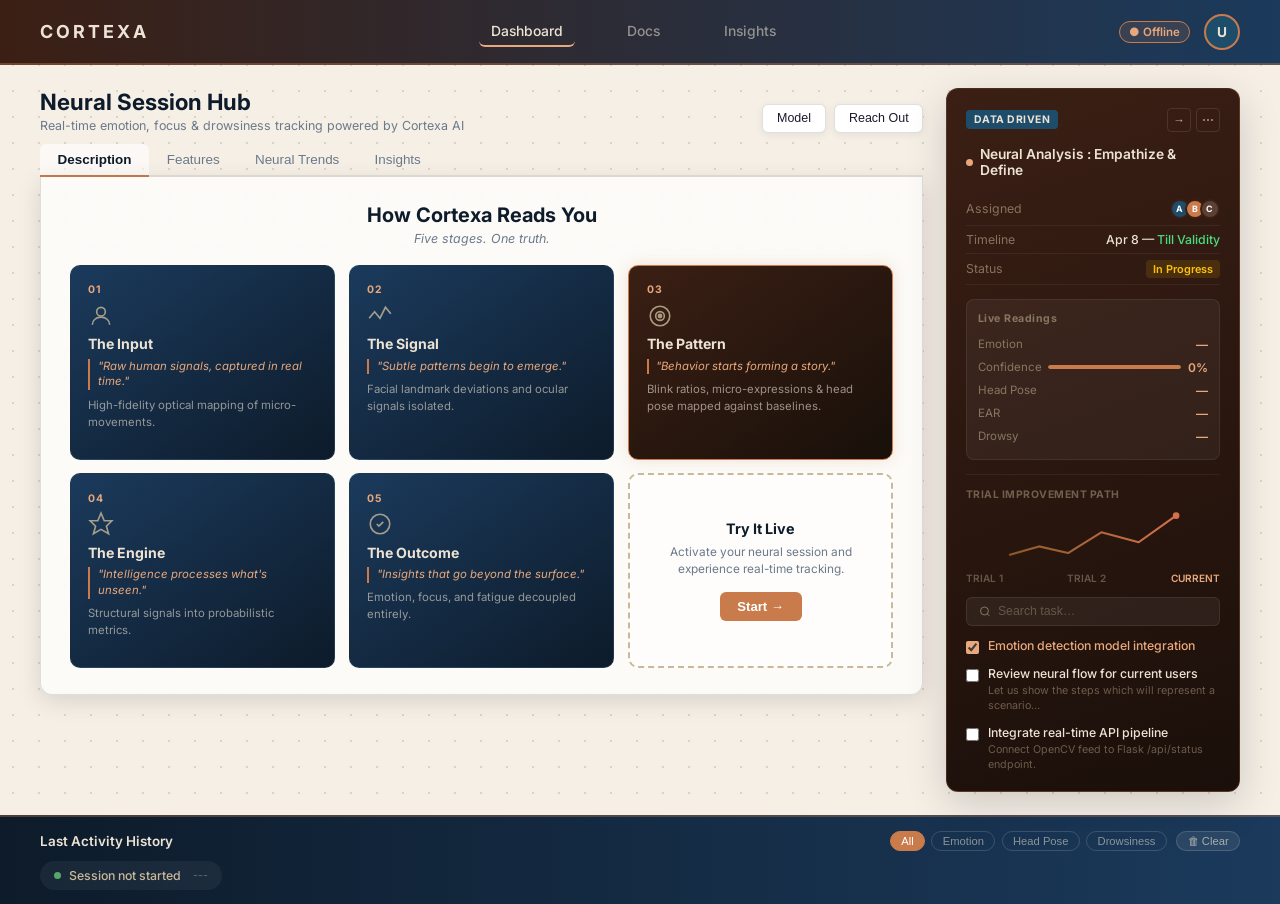
==== index.html @ 74921769 "Add files via upload" ====
<!DOCTYPE html>
<html lang="en">
<head>
  <meta charset="UTF-8"/>
  <meta name="viewport" content="width=device-width, initial-scale=1.0"/>
  <title>Cortexa — Neural Session Hub</title>
  <meta name="description" content="Real-time emotion, focus and drowsiness tracking powered by Cortexa AI."/>
  <link rel="preconnect" href="https://fonts.googleapis.com"/>
  <link href="https://fonts.googleapis.com/css2?family=Inter:wght@300;400;500;600;700&display=swap" rel="stylesheet"/>
  <link rel="stylesheet" href="style.css"/>
</head>
<body>

<!-- ── NAVBAR ──────────────────────────────────────────── -->
<nav class="navbar">
  <div class="logo">
    <span class="logo-brand">CORTEXA</span>
  </div>
  <ul class="nav-links">
    <li class="active" onclick="switchTab('description')" style="cursor: pointer; transition: 0.3s; padding: 6px 12px; border-radius: 6px;">Dashboard</li>
    <li onclick="openDocsModal()" style="cursor: pointer; transition: 0.3s; padding: 6px 12px; border-radius: 6px;">Docs</li>
    <li onclick="switchTab('insights')" style="cursor: pointer; transition: 0.3s; padding: 6px 12px; border-radius: 6px;">Insights</li>
  </ul>
  <div class="nav-right">
    <span class="api-pill" id="apiStatus">● Offline</span>
    <div class="profile-avatar">U</div>
  </div>
</nav>

<!-- ── PAGE WRAPPER ─────────────────────────────────────── -->
<div class="page-wrapper">

  <!-- LEFT / MAIN COLUMN -->
  <div class="col-main">

    <!-- Subheader -->
    <div class="subheader">
      <div>
        <h1 class="page-title">Neural Session Hub</h1>
        <p class="page-sub">Real-time emotion, focus &amp; drowsiness tracking powered by Cortexa AI</p>
      </div>
      <div class="action-btns">
        <button class="btn-ghost" onclick="openModelModal()">Model</button>
        <button class="btn-ghost" onclick="window.open('https://github.com/abinavgt/Cortexa', '_blank')">Reach Out</button>
      </div>
    </div>

    <!-- Tabs -->
    <div class="tabs">
      <button class="tab active" id="tab-description" onclick="switchTab('description')">Description</button>
      <button class="tab"        id="tab-features"    onclick="switchTab('features')">Features</button>
      <button class="tab"        id="tab-trends"      onclick="switchTab('trends')">Neural Trends</button>
      <button class="tab"        id="tab-insights"    onclick="switchTab('insights')">Insights</button>
    </div>

    <!-- ══════ DESCRIPTION PANEL ══════ -->
    <div class="tab-panel" id="panel-description">
      <div class="panel-inner">
        <div class="desc-header">
          <h2>How Cortexa Reads You</h2>
          <p class="desc-sub">Five stages. One truth.</p>
        </div>
        <div class="stages-grid">
          <div class="stage-card">
            <span class="stage-num">01</span>
            <svg class="s-icon" viewBox="0 0 24 24" fill="none" stroke="currentColor" stroke-width="1.5"><circle cx="12" cy="8" r="4"/><path d="M4 20c0-4 3.6-7 8-7s8 3 8 7"/></svg>
            <h3>The Input</h3>
            <p class="stage-quote">"Raw human signals, captured in real time."</p>
            <p class="stage-desc">High-fidelity optical mapping of micro-movements.</p>
          </div>
          <div class="stage-card">
            <span class="stage-num">02</span>
            <svg class="s-icon" viewBox="0 0 24 24" fill="none" stroke="currentColor" stroke-width="1.5"><polyline points="2,14 7,8 12,14 17,4 22,10"/></svg>
            <h3>The Signal</h3>
            <p class="stage-quote">"Subtle patterns begin to emerge."</p>
            <p class="stage-desc">Facial landmark deviations and ocular signals isolated.</p>
          </div>
          <div class="stage-card stage-accent">
            <span class="stage-num">03</span>
            <svg class="s-icon" viewBox="0 0 24 24" fill="none" stroke="currentColor" stroke-width="1.5"><circle cx="12" cy="12" r="9"/><circle cx="12" cy="12" r="4"/><circle cx="12" cy="12" r="1.5" fill="currentColor"/></svg>
            <h3>The Pattern</h3>
            <p class="stage-quote">"Behavior starts forming a story."</p>
            <p class="stage-desc">Blink ratios, micro-expressions &amp; head pose mapped against baselines.</p>
          </div>
          <div class="stage-card">
            <span class="stage-num">04</span>
            <svg class="s-icon" viewBox="0 0 24 24" fill="none" stroke="currentColor" stroke-width="1.5"><polygon points="12,2 15,9 22,9 17,14 19,21 12,17 5,21 7,14 2,9 9,9"/></svg>
            <h3>The Engine</h3>
            <p class="stage-quote">"Intelligence processes what's unseen."</p>
            <p class="stage-desc">Structural signals into probabilistic metrics.</p>
          </div>
          <div class="stage-card">
            <span class="stage-num">05</span>
            <svg class="s-icon" viewBox="0 0 24 24" fill="none" stroke="currentColor" stroke-width="1.5"><circle cx="12" cy="12" r="9"/><path d="M9 12l2 2 4-4"/></svg>
            <h3>The Outcome</h3>
            <p class="stage-quote">"Insights that go beyond the surface."</p>
            <p class="stage-desc">Emotion, focus, and fatigue decoupled entirely.</p>
          </div>
          <div class="stage-card stage-ghost">
            <div class="stage-ghost-inner">
              <span class="ghost-label">Try It Live</span>
              <p class="ghost-desc">Activate your neural session and experience real-time tracking.</p>
              <button class="btn-try" onclick="activateMode('emotion')">Start →</button>
            </div>
          </div>
        </div>
      </div>
    </div>

    <!-- ══════ FEATURES PANEL ══════ -->
    <div class="tab-panel hidden" id="panel-features">
      <div class="panel-inner">
        <div class="desc-header">
          <h2>Neural System Features</h2>
          <p class="desc-sub">Three dedicated lenses for real-time human decoding.</p>
        </div>
        <div class="modes-grid">

          <!-- Emotion Insight -->
          <div class="mode-card">
            <div class="mode-card-hdr">
              <span class="mode-card-lbl">FACE MESH ACTIVE</span>
              <h4>Emotion Insight</h4>
            </div>
            <p class="mode-card-desc">Advanced expression analysis detecting joy, sadness, fear, and neutral states through deep neural mapping.</p>
            <button class="btn-card-action" onclick="activateMode('emotion')">ACTIVATE →</button>
          </div>

          <!-- AlertGuard -->
          <div class="mode-card">
            <div class="mode-card-hdr">
              <span class="mode-card-lbl">EAR TRACKING</span>
              <h4>AlertGuard</h4>
            </div>
            <p class="mode-card-desc">Real-time eye aspect ratio (EAR) monitoring to detect drowsiness and fatigue before they become a risk.</p>
            <button class="btn-card-action" onclick="activateMode('drowsy')">ACTIVATE →</button>
          </div>

          <!-- Attention Matrix -->
          <div class="mode-card">
            <div class="mode-card-hdr">
              <span class="mode-card-lbl">GAZE TRIANGULATION</span>
              <h4>Attention Matrix</h4>
            </div>
            <p class="mode-card-desc">Head pose estimation and attention tracking to identify distraction and ensure focus on the task at hand.</p>
            <button class="btn-card-action" onclick="activateMode('headpose')">ACTIVATE →</button>
          </div>

        </div>

        <!-- Integrated Neural Assistant (Neu-Bot) -->
        <div class="assistant-zone">
          <div class="bot-icon-glow" onclick="explainCortexa()">
            <div class="bot-inner-icon">🤖</div>
          </div>
          <div class="assistant-bubble" id="assistantBubble">
            <p class="assistant-text" id="assistantInstruction" style="font-style: normal; font-size: 0.82rem;"></p>
          </div>
        </div>
      </div>
    </div>

    <!-- ══════ NEURAL TRENDS PANEL ══════ -->
    <div class="tab-panel hidden" id="panel-trends">
      <div class="panel-inner trends-inner">

        <!-- Label + Hide toggle row -->
        <div class="trends-top-row">
          <span class="trends-label" id="trendsLabel">EMOTION INSIGHT — ACTIVE</span>
          <button class="btn-visibility" id="btnVisibility" onclick="toggleVisibility()" title="Toggle camera visibility">
            <span id="visIcon">👁</span> <span id="visText">Show Camera</span>
          </button>
        </div>

        <!-- Live metrics — only relevant ones shown per mode -->
        <div class="metrics-top" id="metricsRow">
          <div class="metric-chip chip-emotion" id="metricEmotion" style="display:none">😐 Neutral — 0%</div>
          <div class="metric-chip chip-ear"     id="metricEar"     style="display:none">EAR: — — —</div>
          <div class="metric-chip chip-headpose" id="metricHeadpose" style="display:none">Head: Centered</div>
          <div class="metric-chip chip-face"    id="metricFace">No FaceDetected</div>
        </div>

        <!-- Camera box -->
        <div class="camera-box" id="cameraBox">
          <div class="cam-corner tl"></div>
          <div class="cam-corner tr"></div>
          <div class="cam-corner bl"></div>
          <div class="cam-corner br"></div>
          <div class="scan-line" id="scanLine" style="display:none"></div>
          
          <!-- Look Towards Center Alert -->
          <div id="centerAlert" class="center-alert hidden">
            <span>⚠️ Look towards center</span>
          </div>

          <!-- Drowsy Modal Alert -->
          <div id="drowsyModal" class="hidden" style="position: absolute; top: 0; left: 0; width: 100%; height: 100%; background: rgba(220, 38, 38, 0.95); z-index: 50; flex-direction: column; align-items: center; justify-content: center; backdrop-filter: blur(4px);">
            <div style="font-size: 4rem; margin-bottom: 20px;">⚠️</div>
            <h2 style="color: white; font-size: 2rem; margin: 0 0 20px 0; font-weight: 700; text-shadow: 0 2px 10px rgba(0,0,0,0.5);">DROWSINESS DETECTED</h2>
            <button onclick="dismissDrowsy()" style="background: white; color: #dc2626; border: none; padding: 16px 32px; font-size: 1.2rem; font-weight: 700; border-radius: 8px; cursor: pointer; box-shadow: 0 4px 15px rgba(0,0,0,0.3); transition: transform 0.2s;">AWAKE</button>
          </div>

          <!-- LIVE MJPEG STREAM (hidden by default, shown when visible=ON) -->
          <img id="liveStream"
               src=""
               alt="Live camera feed"
               class="live-stream"
          />

          <!-- Placeholder shown when stream is hidden or not started -->
          <div class="cam-inner" id="camInner">
            <svg class="cam-icon" viewBox="0 0 24 24" fill="none" stroke="currentColor" stroke-width="1.2">
              <path d="M23 19a2 2 0 0 1-2 2H3a2 2 0 0 1-2-2V8a2 2 0 0 1 2-2h4l2-3h6l2 3h4a2 2 0 0 1 2 2z"/>
              <circle cx="12" cy="13" r="4"/>
            </svg>
            <h3 id="camTitle">Camera feed ready</h3>
            <p id="camSub">Press Start Session to connect OpenCV pipeline</p>
            <p class="api-hint">Backend: <code>python app.py</code> on port 5001</p>
          </div>

          <!-- Privacy mask (shown when session running but visibility OFF) -->
          <div class="privacy-mask hidden" id="privacyMask">
            <span class="privacy-icon">🙈</span>
            <p>Camera Hidden</p>
            <small>Click <strong>Show Camera</strong> to reveal</small>
          </div>
        </div>

        <!-- STICKY session bar -->
        <div class="session-sticky">
          <div class="session-sticky-inner">
            <button class="btn-start" id="btnStart" onclick="startSession()">▶ Start Session</button>
            <button class="btn-stop hidden" id="btnStop" onclick="stopSession()">■ Stop Session</button>
            <span class="session-status" id="sessionStatus">Session inactive</span>
            <button class="btn-insights-link" onclick="switchTab('insights')">View Insights →</button>
          </div>
        </div>

      </div>
    </div>

    <!-- ══════ INSIGHTS PANEL ══════ -->
    <div class="tab-panel hidden" id="panel-insights">
      <div class="panel-inner insights-inner">

        <div class="desc-header">
          <h2 id="insightTitle">Neural Insights</h2>
          <p class="desc-sub" id="insightSub">Activate a feature to begin visualizing its neural output.</p>
        </div>

        <!-- Emotion Insight Charts -->
        <div id="insightEmotion" class="insight-charts hidden">
          <div class="insight-grid">
            <div class="insight-card">
              <div class="insight-card-hdr">
                <span class="insight-icon">👥</span>
                <div>
                  <h4>Live User Emotion Grid</h4>
                  <p>Each detected face is classified with its live emotion and confidence score</p>
                </div>
              </div>
              <canvas id="emotionBarChart" width="400" height="200"></canvas>
            </div>
            <div class="insight-card">
              <div class="insight-card-hdr">
                <span class="insight-icon">📊</span>
                <div>
                  <h4>Session Emotion Frequency</h4>
                  <p>Cumulative count of how many times each emotion was detected this session</p>
                </div>
              </div>
              <canvas id="emotionTrendChart" width="400" height="200"></canvas>
            </div>
          </div>
        </div>

        <!-- Head Pose Charts -->
        <div id="insightHeadpose" class="insight-charts hidden">
          <div class="insight-grid">
            <div class="insight-card">
              <div class="insight-card-hdr">
                <span class="insight-icon">🎯</span>
                <div>
                  <h4>Gaze Direction Heatmap</h4>
                  <p>Frequency map of gaze directions — the hotter the circle, the more time spent looking that way</p>
                </div>
              </div>
              <canvas id="headposeCompass" width="300" height="280"></canvas>
            </div>
            <div class="insight-card">
              <div class="insight-card-hdr">
                <span class="insight-icon">👁</span>
                <div>
                  <h4>Look-Away Timeline &amp; Counter</h4>
                  <p>Tracks every time you look away (red) vs stay centered (green), with a total distraction count</p>
                </div>
              </div>
              <canvas id="attentionTimeline" width="400" height="280"></canvas>
            </div>
          </div>
        </div>

        <!-- Drowsy placeholder -->
        <div id="insightDrowsy" class="insight-charts hidden">
          <div class="insight-empty">
            <span class="insight-empty-icon">🚫</span>
            <h4>No Visualizations Available</h4>
            <p>AlertGuard focuses on real-time EAR monitoring.<br>No additional visual insights are generated for this feature.</p>
          </div>
        </div>

        <!-- Default idle state -->
        <div id="insightIdle" class="insight-empty">
          <span class="insight-empty-icon">🔬</span>
          <h4>Awaiting Feature Activation</h4>
          <p>Select a Feature from the Features tab and start a session<br>to begin seeing real-time neural visualizations here.</p>
        </div>

      </div>
    </div>

  </div><!-- /col-main -->

  <!-- RIGHT COLUMN — Data Driven Sidebar -->
  <aside class="col-sidebar">
    <div class="sidebar-card">
      <div class="card-top">
        <span class="tag-driven">DATA DRIVEN</span>
        <div class="card-icon-btns">
          <button class="icon-btn">→</button>
          <button class="icon-btn">⋯</button>
        </div>
      </div>
      <h3 class="analysis-title"><span class="dot-accent"></span> Neural Analysis : Empathize &amp; Define</h3>
      <ul class="meta-rows">
        <li>
          <span class="meta-k">Assigned</span>
          <div class="avatars">
            <div class="av av1">A</div>
            <div class="av av2">B</div>
            <div class="av av3">C</div>
          </div>
        </li>
        <li>
          <span class="meta-k">Timeline</span>
          <span class="meta-v">Apr 8 — <span style="color: #4ade80;">Till Validity</span></span>
        </li>
        <li>
          <span class="meta-k">Status</span>
          <span class="badge-prog">In Progress</span>
        </li>
      </ul>

      <!-- Live emotion display in sidebar -->
      <div class="sidebar-live" id="sidebarLive">
        <h4 class="live-title">Live Readings</h4>
        <div class="live-row">
          <span class="live-label">Emotion</span>
          <span class="live-val" id="sbEmotion">—</span>
        </div>
        <div class="live-row">
          <span class="live-label">Confidence</span>
          <div class="conf-bar-bg"><div class="conf-bar-fill" id="confBar"></div></div>
          <span class="live-val" id="sbConf">0%</span>
        </div>
        <div class="live-row">
          <span class="live-label">Head Pose</span>
          <span class="live-val" id="sbFocus">—</span>
        </div>
        <div class="live-row">
          <span class="live-label">EAR</span>
          <span class="live-val" id="sbEar">—</span>
        </div>
        <div class="live-row">
          <span class="live-label">Drowsy</span>
          <span class="live-val" id="sbDrowsy">—</span>
        </div>
      </div>

      <div class="chart-block">
        <h4 class="chart-lbl">TRIAL IMPROVEMENT PATH</h4>
        <svg viewBox="0 0 200 65" class="sparkline">
          <defs>
            <linearGradient id="lg" x1="0" y1="0" x2="1" y2="0">
              <stop offset="0%" stop-color="#8B5A2B"/>
              <stop offset="100%" stop-color="#D4704A"/>
            </linearGradient>
          </defs>
          <path id="trialPath" d="M0,55 L35,45 L70,53 L110,28 L155,40 L200,8" fill="none" stroke="url(#lg)" stroke-width="2.5" stroke-linecap="round" stroke-linejoin="round"/>
          <circle id="trialDot" cx="200" cy="8" r="4" fill="#D4704A"/>
        </svg>
        <div class="chart-labels">
          <span>TRIAL 1</span><span>TRIAL 2</span><span class="lbl-current">CURRENT</span>
        </div>
      </div>

      <div class="search-field">
        <svg width="13" height="13" viewBox="0 0 24 24" fill="none" stroke="currentColor" stroke-width="2"><circle cx="11" cy="11" r="8"/><line x1="21" y1="21" x2="16.65" y2="16.65"/></svg>
        <input type="text" placeholder="Search task…" id="taskSearch"/>
      </div>

      <div class="task-list">
        <label class="task-item">
          <input type="checkbox" checked/>
          <div>
            <span class="task-name done">Emotion detection model integration</span>
          </div>
        </label>
        <label class="task-item">
          <input type="checkbox"/>
          <div>
            <span class="task-name">Review neural flow for current users</span>
            <span class="task-meta">Let us show the steps which will represent a scenario…</span>
          </div>
        </label>
        <label class="task-item">
          <input type="checkbox"/>
          <div>
            <span class="task-name">Integrate real-time API pipeline</span>
            <span class="task-meta">Connect OpenCV feed to Flask /api/status endpoint.</span>
          </div>
        </label>
      </div>
    </div>
  </aside>

</div><!-- /page-wrapper -->

  </div>
</div>

<!-- Model Notebook Modal -->
<div class="model-modal hidden" id="modelModal">
  <div class="model-modal-content">
    <div class="model-modal-hdr">
      <h2>CORTEXA AI : MODEL ARCHITECTURE & INFRASTRUCTURE</h2>
      <button class="btn-close-modal" onclick="closeModelModal()">CLOSE [ESC]</button>
    </div>
    <iframe class="model-iframe" src="model.html"></iframe>
  </div>
</div>

<!-- Docs Modal -->
<div class="model-modal hidden" id="docsModal">
  <div class="model-modal-content">
    <div class="model-modal-hdr">
      <h2>CORTEXA AI : SYSTEM DOCUMENTATION</h2>
      <button class="btn-close-modal" onclick="closeDocsModal()">CLOSE [ESC]</button>
    </div>
    <iframe class="model-iframe" src="docs.html"></iframe>
  </div>
</div>

<!-- ── FOOTER — Last Activity History ── -->
<footer class="activity-footer">
  <div class="activity-inner">
    <div class="activity-hdr">
      <span class="activity-title">Last Activity History</span>
      <div class="activity-right">
        <div class="activity-filters">
          <button class="filter-btn active" onclick="filterAct('all',this)">All</button>
          <button class="filter-btn"        onclick="filterAct('emotion',this)">Emotion</button>
          <button class="filter-btn"        onclick="filterAct('focus',this)">Head Pose</button>
          <button class="filter-btn"        onclick="filterAct('drowsy',this)">Drowsiness</button>
        </div>
        <button class="btn-clear-history" onclick="clearHistory()" title="Clear all history">
          🗑 Clear
        </button>
      </div>
    </div>
    <div class="activity-list" id="activityList">
      <div class="activity-item" data-type="emotion">
        <span class="act-dot dot-emotion"></span><span class="act-label">Session not started</span><span class="act-time">---</span>
      </div>
    </div>
  </div>
</footer>

<!-- ── JS ────────────────────────────────────────────────── -->
<script>
const API = "http://localhost:5001";
let polling     = null;
let activeFilter= "all";
let activeMode  = "emotion";   // tracks current mode
let cameraVisible = false;
let drowsyShown   = false;     // debounce popup
let alertInterval = null;      // continuous alert tracker

function openModelModal() { document.getElementById("modelModal").classList.remove("hidden"); }
function closeModelModal() { document.getElementById("modelModal").classList.add("hidden"); }
function openDocsModal() { document.getElementById("docsModal").classList.remove("hidden"); }
function closeDocsModal() { document.getElementById("docsModal").classList.add("hidden"); }

// Close modal on ESC key
document.addEventListener('keydown', (e) => {
  if (e.key === "Escape") { closeModelModal(); closeDocsModal(); }
});

const emojiMap = {Fear:"😨",Neutral:"😐",Sad:"😢",Angry:"😠",Happy:"😊",Disgust:"🤢",Surprise:"😲"};
const dotMap   = {emotion:"dot-emotion",focus:"dot-focus",drowsy:"dot-drowsy"};

let audioCtx = null;
function initAudio() {
  if (!audioCtx) {
    audioCtx = new (window.AudioContext || window.webkitAudioContext)();
  }
  if (audioCtx.state === 'suspended') {
    audioCtx.resume();
  }
}

function playDrowsyBeep() {
  try {
    initAudio();
    const osc  = audioCtx.createOscillator();
    const gain = audioCtx.createGain();
    osc.connect(gain); gain.connect(audioCtx.destination);
    osc.type      = "sine";
    osc.frequency.setValueAtTime(520, audioCtx.currentTime);
    gain.gain.setValueAtTime(0.6, audioCtx.currentTime);
    gain.gain.exponentialRampToValueAtTime(0.001, audioCtx.currentTime + 1.2);
    osc.start(); osc.stop(audioCtx.currentTime + 1.2);
  } catch(e) { console.warn("Audio play failed: ", e); }
}

/* ── Drowsy modal ── */
function showDrowsyPopup() {
  if (drowsyShown) return;
  drowsyShown = true;
  const modal = document.getElementById("drowsyModal");
  if(modal) {
    modal.classList.remove("hidden");
    modal.style.display = "flex";
  }
  
  // Start continuous beep every 1.5s
  playDrowsyBeep();
  if (alertInterval) clearInterval(alertInterval);
  alertInterval = setInterval(playDrowsyBeep, 1500);
}

function dismissDrowsy() {
  const modal = document.getElementById("drowsyModal");
  if(modal) {
    modal.classList.add("hidden");
    modal.style.display = "none";
  }
  
  // Stop continuous beep
  if (alertInterval) {
    clearInterval(alertInterval);
    alertInterval = null;
  }
  
  // Re-arm after 10s so repeated drowsiness can re-trigger
  setTimeout(() => { drowsyShown = false; }, 10000);
}

/* ── Tab switch ─────────────────────────────────────── */
function switchTab(id) {
  document.querySelectorAll(".tab").forEach(t => t.classList.remove("active"));
  document.querySelectorAll(".tab-panel").forEach(p => p.classList.add("hidden"));
  document.getElementById("tab-"+id).classList.add("active");
  document.getElementById("panel-"+id).classList.remove("hidden");
  // Redraw charts from cached data when switching to Insights
  if (id === "insights") setTimeout(_redrawInsights, 50);
}

/* ── Assistant Bot Instructions ─────────────────────── */
const botInstructions = {
  emotion:  "Ensure your face is well-lit. We are mapping your micro-expressions to decode joy, surprise, or fatigue in real-time.",
  drowsy:   "Monitoring your EAR (Eye Aspect Ratio). If your eyes remain closed for more than 2.5s, I'll trigger an alert.",
  headpose: "Tracking your gaze and head orientation. Please look towards the center to maintain neural synchronization."
};

let botTimer = null;

function explainCortexa() {
  const b = document.getElementById("assistantBubble");
  const t = document.getElementById("assistantInstruction");
  
  if (b.classList.contains("active")) {
    hideBotBubble();
    return;
  }

  // Content for "How it works"
  const msg = "<b>Instructions</b><br>1. Select any Featured Card Above<br>2. Click Activate<br>3. Linked to neural session<br>4. <a href='#' onclick='switchTab(\"insights\"); return false;' style='color: #ecc94b; text-decoration: underline;'>View Insights</a>";
  t.innerHTML = msg;
  b.classList.add("active");

  clearTimeout(botTimer);
  botTimer = setTimeout(hideBotBubble, 8000);
}

function hideBotBubble() {
  document.getElementById("assistantBubble").classList.remove("active");
}

/* ── Activate mode (from any feature button) ────────── */
function activateMode(mode) {
  activeMode    = mode;
  cameraVisible = false;   // hide camera until session confirms
  switchTab("trends");
  showModeChips(mode);
  setTrendsLabel(mode);

  // Show "Session not started" while backend connects
  const camTitle = document.getElementById("camTitle");
  const camSub   = document.getElementById("camSub");
  if (camTitle) camTitle.textContent = "Session not started";
  if (camSub)   camSub.textContent   = "Connecting to neural module…";
  applyVisibility();   // ensure placeholder is visible, not stream

  startSession(mode);  // async — camera appears once backend confirms

  // Update Assistant contextually
  const msg = botInstructions[mode];
  if (msg) {
    const b = document.getElementById("assistantBubble");
    const t = document.getElementById("assistantInstruction");
    t.innerHTML = `<b>${mode.toUpperCase()} — Active:</b><br>${msg}`;
    b.classList.add("active");
    clearTimeout(botTimer);
    botTimer = setTimeout(hideBotBubble, 6000);
  }
}

// Legacy alias kept for any remaining calls
function activateAndSwitch() { activateMode("emotion"); }

/* ── Set which metrics chips are visible ─────────────── */
function showModeChips(mode) {
  // Hide all, then show relevant ones
  hide("metricEmotion"); hide("metricEar"); hide("metricHeadpose");
  if (mode === "emotion")   show("metricEmotion");
  if (mode === "drowsy")    show("metricEar");
  if (mode === "headpose")  show("metricHeadpose");
}

/* ── Update trends label to match mode ───────────────── */
function setTrendsLabel(mode) {
  const labels = {
    emotion:  "EMOTION INSIGHT — FEATURE ACTIVE",
    drowsy:   "ALERTGUARD — FEATURE ACTIVE",
    headpose: "ATTENTION MATRIX — FEATURE ACTIVE",
  };
  const el = document.getElementById("trendsLabel");
  if (!el) return;
  
  el.textContent = labels[mode] || "NEURAL TRENDS — ACTIVE";
  el.style.color = "";
}

/* ── API status pill ─────────────────────────────────── */
async function checkApi() {
  try {
    const r = await fetch(API+"/api/status", {signal: AbortSignal.timeout(1500)});
    if (r.ok) { setApiPill(true); return true; }
  } catch(_) {}
  setApiPill(false);
  return false;
}
function setApiPill(online) {
  const el = document.getElementById("apiStatus");
  el.textContent = online ? "● Online" : "● Offline";
  el.className   = "api-pill " + (online ? "pill-online" : "pill-offline");
}

/* ── Start session (pass mode to backend) ────────────── */
async function startSession(mode) {
  mode = mode || activeMode || "emotion";
  const alive = await checkApi();
  if (!alive) { setStatus("⚠ Backend offline — run: python app.py"); return; }
  try {
    const r = await fetch(API+"/api/start", {
      method:"POST",
      headers:{"Content-Type":"application/json"},
      body: JSON.stringify({mode})
    });
    const d = await r.json();
    if (d.ok) {
      show("btnStop"); hide("btnStart");
      cameraVisible = true;
      scanOn(true);
      setStatus("Session running — "+mode+" feature");
      applyVisibility();
      startPolling();
    }
  } catch(e) { setStatus("Error starting session."); }
}

/* ── Stop session ────────────────────────────────────── */
async function stopSession() {
  try { await fetch(API+"/api/stop", {method:"POST"}); } catch(_) {}
  stopPolling();
  show("btnStart"); hide("btnStop");
  cameraVisible = false;
  applyVisibility();
  document.getElementById("scanLine").style.display = "none";
  setStatus("Session stopped.");
  document.getElementById("trendsLabel").textContent = "EMOTION INSIGHT — PAUSED";
  document.getElementById("trendsLabel").style.color = "";
  drowsyShown = false;
  // Keep Insights visible with last session data
  setTimeout(_redrawInsights, 200);
}

/* ── Polling ─────────────────────────────────────────── */
function startPolling() {
  if (polling) clearInterval(polling);
  polling = setInterval(fetchStatus, 600);
}
function stopPolling() { if (polling) { clearInterval(polling); polling = null; } }

async function fetchStatus() {
  try {
    const r = await fetch(API+"/api/status");
    const d = await r.json();
    updateUI(d);
    setApiPill(true);
  } catch(_) { setApiPill(false); }
}

/* ── Update UI from API ──────────────────────────────── */
function updateUI(d) {
  const mode  = d.mode || activeMode;
  const emoji = emojiMap[d.emotion] || "😐";

  // 1. Trends label management (Global)
  const lbl = document.getElementById("trendsLabel");
  if (lbl) {
    if (d.drowsiness) {
      lbl.textContent = "⚠ DROWSINESS DETECTED!";
      lbl.style.color = "#D4704A";
    } else {
      const labels = {
        emotion:     "EMOTION INSIGHT — FEATURE ACTIVE",
        drowsy:      "ALERTGUARD — FEATURE ACTIVE",
        headpose:    "ATTENTION MATRIX — FEATURE ACTIVE",
      };
      lbl.textContent = labels[mode] || "NEURAL TRENDS — ACTIVE";
      lbl.style.color = "";
    }
  }

  // 2. Mode-specific metrics & effects
  if (mode === "emotion") {
    setText("metricEmotion", `${emoji} ${d.emotion} — ${d.confidence}%`);
  } else if (mode === "drowsy") {
    setText("metricEar", `EAR: ${(d.ear||0).toFixed(2)} — ${d.earStatus||"—"}`);
    if (d.drowsiness) showDrowsyPopup();
    else              drowsyShown = false;
    document.getElementById("cameraBox").classList.toggle("drowsy-flash", !!d.drowsiness);
  } else if (mode === "headpose") {
    setText("metricHeadpose", `Head: ${d.headPose||"Centered"}`);
  }

  // Look Towards Center Alert
  const cAlert = document.getElementById("centerAlert");
  if (d.lookTowardsCenter) cAlert.classList.remove("hidden");
  else                     cAlert.classList.add("hidden");

  // Face chip (always shown)
  setText("metricFace", d.faceDetected ? "😊 Face Detected" : "No Face");

  // Sidebar live readings
  setText("sbEmotion", emoji+" "+d.emotion);
  setText("sbFocus",   d.headPose || "Centered");
  setText("sbEar",     (d.ear||0).toFixed(2)+" "+d.earStatus);
  setText("sbDrowsy",  d.drowsiness ? "⚠ YES" : "No");
  setText("sbConf",    d.confidence+"%");
  const bar = document.getElementById("confBar");
  if (bar) bar.style.width = (d.confidence||0)+"%";

  // Chat bubble
  setText("chatText", `"${emoji} I sense ${d.emotion} — try me!"`);

  // History
  if (d.history && d.history.length) renderHistory(d.history);

  // Insights charts
  updateInsightCharts(d);

  // Trial Graph
  updateTrialGraph(d);
}

let trialData = [55, 45, 53, 28, 40, 8];
function updateTrialGraph(d) {
  if (!d.running) return;
  const mode = d.mode || activeMode;
  let val = 30; // default middle
  if (mode === "emotion") {
    // 0 to 100 confidence maps to 60 (bottom) to 5 (top)
    val = 60 - ((d.confidence||0) / 100) * 55;
  } else if (mode === "headpose") {
    val = d.headPose === "Centered" ? 15 : 55;
  } else if (mode === "drowsy") {
    // EAR usually 0.15 (closed) to 0.35 (open)
    const ear = Math.max(0.15, Math.min(0.35, d.ear || 0.35));
    val = 60 - ((ear - 0.15) / 0.20) * 55;
  }
  
  trialData.push(Math.round(val));
  if (trialData.length > 6) trialData.shift();

  const xCoords = [0, 35, 70, 110, 155, 200];
  let pathStr = "M" + xCoords[0] + "," + trialData[0];
  for (let i = 1; i < trialData.length; i++) {
    pathStr += " L" + xCoords[i] + "," + trialData[i];
  }
  
  const pathEl = document.getElementById("trialPath");
  const dotEl = document.getElementById("trialDot");
  if (pathEl) pathEl.setAttribute("d", pathStr);
  if (dotEl) {
    const lastIdx = trialData.length - 1;
    dotEl.setAttribute("cx", xCoords[lastIdx]);
    dotEl.setAttribute("cy", trialData[lastIdx]);
  }
}


/* ── History ─────────────────────────────────────────── */
function renderHistory(items) {
  const list = document.getElementById("activityList");
  list.innerHTML = "";
  items.forEach(item => {
    if (activeFilter !== "all" && item.type !== activeFilter) return;
    const secs = Math.floor(Date.now()/1000 - item.ts);
    const ago  = secs < 60 ? secs+"s ago" : Math.floor(secs/60)+"m ago";
    const div  = document.createElement("div");
    div.className = "activity-item"; div.dataset.type = item.type;
    div.innerHTML = `<span class="act-dot ${dotMap[item.type]||"dot-emotion"}"></span>
                     <span class="act-label">${item.label}</span>
                     <span class="act-time">${ago}</span>`;
    list.appendChild(div);
  });
}

/* ── Insights Chart Engine v2 ────────────────────────── */
const _emotionFreq  = {};  // { emotion: count } accumulated this session
const _attnTrend    = [];  // rolling 0/1 attention score
const TREND_MAX     = 40;
let   _lastStatusData = null;  // cache last polled data for post-session render

function _showInsightSection(mode) {
  ["insightEmotion","insightHeadpose","insightDrowsy","insightIdle"].forEach(id => {
    document.getElementById(id).classList.add("hidden");
  });
  const map = { emotion:"insightEmotion", headpose:"insightHeadpose", drowsy:"insightDrowsy" };
  if (map[mode]) document.getElementById(map[mode]).classList.remove("hidden");
  else document.getElementById("insightIdle").classList.remove("hidden");
}

/* Called whenever the Insights tab is opened or session stops */
function _redrawInsights() {
  const mode = (_lastStatusData && _lastStatusData.mode) || activeMode || "emotion";
  _showInsightSection(mode);

  const d = _lastStatusData || {
    emotion: "Neutral",
    confidence: 0,
    faces: [],
    poseCounts: {"Looking Left":0,"Looking Right":0,"Looking Up":0,"Looking Down":0,"Centered":0},
    awayCount: 0
  };

  if (mode === "emotion") {
    _drawMultiFaceGrid(d.faces || [], d.emotion, d.confidence);
    _drawEmotionFrequency(_emotionFreq);
  } else if (mode === "headpose") {
    _drawGazeHeatmap(d.poseCounts || {});
    _drawLookAwayTimeline(_attnTrend, d.awayCount || 0);
  }
}

function updateInsightCharts(d) {
  const mode = d.mode || activeMode;

  // ALWAYS accumulate data, regardless of which tab is active
  _lastStatusData = d;  // cache latest snapshot

  if (mode === "emotion") {
    const emo = d.emotion || "Neutral";
    _emotionFreq[emo] = (_emotionFreq[emo] || 0) + 1;
  } else if (mode === "headpose") {
    const score = (d.headPose === "Centered") ? 1.0 : 0.0;
    _attnTrend.push(score);
    if (_attnTrend.length > TREND_MAX) _attnTrend.shift();
  }

  // Only draw to canvas if Insights tab is currently visible
  if (document.getElementById("panel-insights").classList.contains("hidden")) return;
  _redrawInsights();
}

/* ── EMOTION CHART 1: Multi-face user emotion grid ──── */
function _drawMultiFaceGrid(faces, primaryEmotion, primaryConf) {
  const canvas = document.getElementById("emotionBarChart");
  if (!canvas) return;
  const ctx = canvas.getContext("2d");
  const W = canvas.width, H = canvas.height;
  ctx.clearRect(0,0,W,H);
  ctx.fillStyle = "#000000"; ctx.fillRect(0,0,W,H);

  const emoColors = {
    Happy:"#48BB78", Sad:"#4299E1", Angry:"#F56565",
    Surprise:"#ECC94B", Fear:"#9F7AEA", Disgust:"#ED8936", Neutral:"#A0AEC0"
  };

  // If no multi-face data, show single-face fallback
  const display = (faces && faces.length > 0) ? faces : [{id:1, emotion: primaryEmotion||"Neutral", confidence: primaryConf||0}];

  const cols  = Math.min(display.length, 4);
  const cardW = Math.floor((W - 20) / cols);
  const cardH = H - 20;

  display.forEach((face, i) => {
    if (i >= 4) return;  // max 4 users shown
    const x = 10 + i * cardW;
    const y = 10;
    const color = emoColors[face.emotion] || "#A0AEC0";

    // Card background
    ctx.fillStyle = "rgba(27,58,92,0.6)";
    ctx.beginPath(); ctx.roundRect(x, y, cardW-8, cardH, 8); ctx.fill();
    ctx.strokeStyle = color; ctx.lineWidth = 2;
    ctx.beginPath(); ctx.roundRect(x, y, cardW-8, cardH, 8); ctx.stroke();

    // User label
    ctx.fillStyle = "#ffffff";
    ctx.font = "bold 11px Inter, sans-serif";
    ctx.textAlign = "center";
    ctx.fillText(`USER ${face.id}`, x + (cardW-8)/2, y + 20);

    // Emotion circle
    const cx = x + (cardW-8)/2;
    const cy = y + 70;
    ctx.beginPath(); ctx.arc(cx, cy, 28, 0, Math.PI*2);
    ctx.fillStyle = color + "33"; ctx.fill();
    ctx.strokeStyle = color; ctx.lineWidth = 2;
    ctx.beginPath(); ctx.arc(cx, cy, 28, 0, Math.PI*2); ctx.stroke();

    // Confidence arc
    const startA = -Math.PI/2;
    const endA   = startA + (face.confidence/100) * Math.PI*2;
    ctx.beginPath(); ctx.arc(cx, cy, 34, startA, endA);
    ctx.strokeStyle = color; ctx.lineWidth = 3;
    ctx.lineCap = "round"; ctx.stroke();

    // Emotion name
    ctx.fillStyle = color;
    ctx.font = "bold 11px Inter, sans-serif";
    ctx.textAlign = "center";
    ctx.fillText(face.emotion, cx, cy + 52);

    // Confidence
    ctx.fillStyle = "#ffffff";
    ctx.font = "10px Inter";
    ctx.fillText(face.confidence + "%", cx, cy + 66);
  });

  // "No face" state
  if (display.length === 0) {
    _emptyChart(ctx, W, H, "No faces detected");
  }
}

/* ── EMOTION CHART 2: Session Emotion Frequency ─────── */
function _drawEmotionFrequency(freq) {
  const canvas = document.getElementById("emotionTrendChart");
  if (!canvas) return;
  const ctx = canvas.getContext("2d");
  const W = canvas.width, H = canvas.height;
  ctx.clearRect(0,0,W,H);
  ctx.fillStyle = "#000000"; ctx.fillRect(0,0,W,H);

  const emoColors = {
    Happy:"#48BB78", Sad:"#4299E1", Angry:"#F56565",
    Surprise:"#ECC94B", Fear:"#9F7AEA", Disgust:"#ED8936", Neutral:"#A0AEC0"
  };
  const keys = Object.keys(freq);
  if (keys.length === 0) { _emptyChart(ctx, W, H, "No emotion data yet"); return; }

  const maxVal = Math.max(...Object.values(freq), 1);
  const pad = {t:30, r:15, b:35, l:45};
  const cW = W - pad.l - pad.r;
  const cH = H - pad.t - pad.b;
  const barW = Math.floor(cW / keys.length) - 6;

  // Title
  ctx.fillStyle = "#ffffff"; ctx.font = "11px Inter";
  ctx.textAlign = "center"; ctx.fillText("Session Emotion Frequency", W/2, 18);

  // Y-axis grid
  [0, 0.5, 1].forEach(v => {
    const y = pad.t + cH - v * cH;
    ctx.strokeStyle = "rgba(255,255,255,0.07)"; ctx.lineWidth = 1;
    ctx.setLineDash([3,3]);
    ctx.beginPath(); ctx.moveTo(pad.l, y); ctx.lineTo(pad.l+cW, y); ctx.stroke();
    ctx.setLineDash([]);
    ctx.fillStyle = "#ffffff"; ctx.font = "9px Inter";
    ctx.textAlign = "right";
    ctx.fillText(Math.round(v * maxVal), pad.l-4, y+3);
  });

  keys.forEach((emo, i) => {
    const count   = freq[emo];
    const color   = emoColors[emo] || "#A0AEC0";
    const bH      = Math.max(2, Math.floor((count / maxVal) * cH));
    const bX      = pad.l + i * (barW + 6);
    const bY      = pad.t + cH - bH;

    // Bar gradient
    const grad = ctx.createLinearGradient(0, bY, 0, bY+bH);
    grad.addColorStop(0, color); grad.addColorStop(1, color+"44");
    ctx.fillStyle = grad;
    ctx.beginPath(); ctx.roundRect(bX, bY, barW, bH, 4); ctx.fill();

    // Count label on top
    ctx.fillStyle = color; ctx.font = "bold 11px Inter";
    ctx.textAlign = "center";
    ctx.fillText(count, bX + barW/2, bY - 5);

    // Emotion label at bottom
    ctx.fillStyle = "#ffffff"; ctx.font = "9px Inter";
    ctx.fillText(emo.substring(0,3), bX + barW/2, pad.t + cH + 14);
  });
}

/* ── HEAD POSE CHART 1: Gaze Direction Heatmap ───────── */
function _drawGazeHeatmap(poseCounts) {
  const canvas = document.getElementById("headposeCompass");
  if (!canvas) return;
  const ctx = canvas.getContext("2d");
  const W = canvas.width, H = canvas.height;
  ctx.clearRect(0,0,W,H);
  ctx.fillStyle = "#000000"; ctx.fillRect(0,0,W,H);

  const cx = W/2, cy = H/2;
  const total = Object.values(poseCounts).reduce((a,b)=>a+b,0) || 1;

  const cells = [
    { key:"Looking Up",    x:cx,          y:cy-70,  label:"↑ Up" },
    { key:"Looking Down",  x:cx,          y:cy+70,  label:"↓ Down" },
    { key:"Looking Left",  x:cx-75,       y:cy,     label:"← Left" },
    { key:"Looking Right", x:cx+75,       y:cy,     label:"→ Right" },
    { key:"Centered",      x:cx,          y:cy,     label:"● Centered" },
  ];

  // draw center ring background
  ctx.beginPath(); ctx.arc(cx, cy, 95, 0, Math.PI*2);
  ctx.strokeStyle = "rgba(201,123,75,0.15)"; ctx.lineWidth = 1; ctx.stroke();

  cells.forEach(cell => {
    const count = poseCounts[cell.key] || 0;
    const ratio = count / total;
    const r     = 28;

    // Heat color: green (low) → red (high) for away directions; always green for centered
    let color;
    if (cell.key === "Centered") {
      color = `rgba(72,187,120,${0.3 + ratio * 0.7})`;
    } else {
      const intensity = Math.min(ratio * 4, 1);
      const r_c = Math.round(72 + (245-72)*intensity);
      const g_c = Math.round(187 + (101-187)*intensity);
      color = `rgba(${r_c},${g_c},101,${0.25 + ratio*0.75})`;
    }

    ctx.beginPath(); ctx.arc(cell.x, cell.y, r, 0, Math.PI*2);
    ctx.fillStyle = color; ctx.fill();
    ctx.strokeStyle = (cell.key === "Centered") ? "#48BB78" : "#F56565";
    ctx.lineWidth = 1.5; ctx.stroke();

    // Count in circle
    ctx.fillStyle = "#fff"; ctx.font = "bold 12px Inter";
    ctx.textAlign = "center"; ctx.textBaseline = "middle";
    ctx.fillText(count, cell.x, cell.y);

    // Label below
    ctx.fillStyle = "#ffffff"; ctx.font = "9px Inter";
    ctx.textBaseline = "top";
    ctx.fillText(cell.label, cell.x, cell.y + r + 4);
  });

  // Title
  ctx.fillStyle = "#ffffff"; ctx.font = "11px Inter";
  ctx.textAlign = "center"; ctx.textBaseline = "bottom";
  ctx.fillText("Gaze Direction Frequency", cx, H-5);
}

/* ── HEAD POSE CHART 2: Look-Away Timeline ───────────── */
function _drawLookAwayTimeline(data, awayCount) {
  const canvas = document.getElementById("attentionTimeline");
  if (!canvas) return;
  const ctx = canvas.getContext("2d");
  const W = canvas.width, H = canvas.height;
  ctx.clearRect(0,0,W,H);
  ctx.fillStyle = "#000000"; ctx.fillRect(0,0,W,H);

  if (data.length < 2) { _emptyChart(ctx, W, H, "Collecting attention data…"); return; }

  const pad = {t:40, r:15, b:35, l:45};
  const cW = W - pad.l - pad.r;
  const cH = H - pad.t - pad.b;

  // Title + counter badge
  ctx.fillStyle = "#ffffff"; ctx.font = "11px Inter";
  ctx.textAlign = "left"; ctx.textBaseline = "top";
  ctx.fillText("Attention Timeline", pad.l, 8);

  // Away count badge
  ctx.fillStyle = awayCount > 0 ? "#F56565" : "#48BB78";
  ctx.beginPath(); ctx.roundRect(W - 110, 5, 100, 22, 4); ctx.fill();
  ctx.fillStyle = "#fff"; ctx.font = "bold 10px Inter";
  ctx.textAlign = "center"; ctx.textBaseline = "middle";
  ctx.fillText(`👁 ${awayCount} Look-Away${awayCount !== 1 ? "s" : ""}`, W - 60, 16);

  // Y labels
  ["0.0","", "1.0"].forEach((v,i) => {
    if (!v) return;
    const y = pad.t + cH - parseFloat(v)*cH;
    ctx.fillStyle = "#ffffff"; ctx.font = "9px Inter";
    ctx.textAlign = "right"; ctx.textBaseline = "middle";
    ctx.fillText(v, pad.l-4, y);
    ctx.strokeStyle = "rgba(255,255,255,0.06)"; ctx.lineWidth = 1;
    ctx.setLineDash([3,3]);
    ctx.beginPath(); ctx.moveTo(pad.l,y); ctx.lineTo(pad.l+cW,y); ctx.stroke();
    ctx.setLineDash([]);
  });

  // Gradient fill
  const grad = ctx.createLinearGradient(0,pad.t,0,pad.t+cH);
  grad.addColorStop(0,"rgba(72,187,120,0.35)"); grad.addColorStop(1,"rgba(245,101,101,0.15)");
  ctx.beginPath();
  data.forEach((v,i) => {
    const x = pad.l + (i/(TREND_MAX-1))*cW;
    const y = pad.t + cH - v*cH;
    i===0 ? ctx.moveTo(x,y) : ctx.lineTo(x,y);
  });
  ctx.lineTo(pad.l+((data.length-1)/(TREND_MAX-1))*cW,pad.t+cH);
  ctx.lineTo(pad.l,pad.t+cH); ctx.closePath();
  ctx.fillStyle = grad; ctx.fill();

  // Line — color changes: green when centered, red when away
  for (let i=1; i<data.length; i++) {
    const x1 = pad.l + ((i-1)/(TREND_MAX-1))*cW;
    const y1 = pad.t + cH - data[i-1]*cH;
    const x2 = pad.l + (i/(TREND_MAX-1))*cW;
    const y2 = pad.t + cH - data[i]*cH;
    ctx.strokeStyle = data[i] === 1 ? "#48BB78" : "#F56565";
    ctx.lineWidth = 2.5; ctx.lineJoin = "round";
    ctx.beginPath(); ctx.moveTo(x1,y1); ctx.lineTo(x2,y2); ctx.stroke();
  }

  // X axis labels
  ctx.fillStyle = "#ffffff"; ctx.font = "9px Inter";
  ctx.textAlign = "center";
  ctx.fillText("← Last " + TREND_MAX + " samples (oldest → newest) →", pad.l+cW/2, pad.t+cH+20);
}

function _emptyChart(ctx, W, H, msg) {
  ctx.fillStyle = "#ffffff"; ctx.font = "13px Inter";
  ctx.textAlign = "center"; ctx.textBaseline = "middle";
  ctx.fillText(msg, W/2, H/2);
}




function filterAct(type, btn) {
  activeFilter = type;
  document.querySelectorAll(".filter-btn").forEach(b => b.classList.remove("active"));
  btn.classList.add("active");
  document.querySelectorAll(".activity-item").forEach(el => {
    el.style.display = (type==="all" || el.dataset.type===type) ? "flex" : "none";
  });
}

async function clearHistory() {
  try { await fetch(API+"/api/history/clear", {method:"POST"}); } catch(_) {}
  document.getElementById("activityList").innerHTML =
    `<div class="act-empty">History cleared</div>`;
}

/* ── Camera visibility (smooth opacity fade) ─────── */
function applyVisibility() {
  const stream  = document.getElementById("liveStream");
  const ph      = document.getElementById("camInner");
  const mask    = document.getElementById("privacyMask");
  const btnV    = document.getElementById("btnVisibility");
  const icon    = document.getElementById("visIcon");
  const txt     = document.getElementById("visText");
  const running = document.getElementById("btnStart")?.classList.contains("hidden");

  if (running) {
    // Always load the stream src once session is running — don't clear it
    if (!stream.src || stream.src === window.location.href || stream.src === "") {
      stream.src = API + "/api/video_feed";
    }
    ph.classList.add("hidden");

    if (cameraVisible) {
      // Smooth fade IN
      stream.classList.add("stream-visible");
      mask.classList.add("hidden");
      txt.textContent  = "Hide Camera";
      btnV.classList.add("btn-vis-active");
      document.getElementById("cameraBox").classList.remove("nv-active");
    } else {
      // Smooth fade OUT — stream still running in background
      stream.classList.remove("stream-visible");
      mask.classList.remove("hidden");
      icon.textContent = "👁";
      txt.textContent  = "Show Camera";
      btnV.classList.remove("btn-vis-active");
      document.getElementById("cameraBox").classList.remove("nv-active");
    }
  } else {
    // Session not running — clear stream and show placeholder
    stream.classList.remove("stream-visible");
    stream.src = "";
    ph.classList.remove("hidden");
    mask.classList.add("hidden");
    icon.textContent = "👁";
    txt.textContent  = "Show Camera";
    btnV.classList.remove("btn-vis-active");
    document.getElementById("cameraBox").classList.remove("nv-active");
  }
}

function toggleVisibility() {
  cameraVisible = !cameraVisible;
  applyVisibility();
}

function scanOn(on) {
  document.getElementById("scanLine").style.display = on ? "block" : "none";
  if (on) {
    setText("camTitle", "Camera feed active");
    setText("camSub",   "Processing frames from OpenCV…");
  }
  applyVisibility();
}


/* ── Helpers ─────────────────────────────────────────── */
function setText(id, val) { const el=document.getElementById(id); if(el) el.textContent=val; }
function show(id) { document.getElementById(id)?.classList.remove("hidden"); }
function hide(id) { document.getElementById(id)?.classList.add("hidden"); }
function setStatus(msg) { setText("sessionStatus", msg); }

/* ── Task search ─────────────────────────────────────── */
document.getElementById("taskSearch").addEventListener("input", function() {
  const q = this.value.toLowerCase();
  document.querySelectorAll(".task-item").forEach(t => {
    t.style.display = t.textContent.toLowerCase().includes(q) ? "flex" : "none";
  });
});

/* ── Ping API on load ────────────────────────────────── */
checkApi();
setInterval(checkApi, 5000);
</script>

</body>
</html>
---- style.css ----
/* ═══════════════════════════════════════════════
   CORTEXA style.css
   Palette: Cream/Dot-grid bg · Dark Blue · Dark Sea Blue
            · Terracotta/Coral accent · Dark Brown · Beige
═══════════════════════════════════════════════ */

:root {
  /* Warm neutrals */
  --cream:      #F5EFE6;
  --off-white:  #EDE3D4;
  --beige:      #C9B99A;

  /* Blues */
  --dark-blue:  #0D1B2A;
  --sea-blue:   #1B3A5C;
  --sea-mid:    #1E4D6B;

  /* Browns */
  --dark-brown: #3B1F14;
  --brown-card: #2A1B15;

  /* Accent — warm terracotta / coral (lighter than red) */
  --accent:     #C97B4B;
  --accent-v:   #E8A87C;
  --accent-glow:rgba(201,123,75,.22);

  /* Text */
  --text-dark:  #1A1A2E;
  --text-mid:   #3D4B5C;
  --text-muted: #6B7A8A;

  --border-lgt: rgba(0,0,0,0.07);
  --border-md:  rgba(0,0,0,0.12);
  --shadow-sm:  0 2px 8px rgba(0,0,0,.07);
  --shadow-md:  0 6px 24px rgba(0,0,0,.12);
  --shadow-lg:  0 12px 40px rgba(0,0,0,.16);
}

/* ── Reset ─────────────────────────────────────────────── */
*,*::before,*::after{box-sizing:border-box;margin:0;padding:0;}
body{
  font-family:'Inter',-apple-system,sans-serif;
  background-color:var(--cream);
  background-image:radial-gradient(circle,rgba(80,60,40,.16) 1.5px,transparent 1.5px);
  background-size:26px 26px;
  color:var(--text-dark);
  min-height:100vh;
  display:flex;flex-direction:column;
}

/* ── Navbar ────────────────────────────────────────────── */
.navbar{
  background:linear-gradient(90deg,var(--dark-brown) 0%,var(--sea-blue) 100%);
  display:flex;align-items:center;justify-content:space-between;
  padding:.85rem 2.5rem;
  border-bottom:2px solid rgba(201,123,75,.4);
  position:sticky;top:0;z-index:200;
}
.logo{display:flex;align-items:baseline;gap:.9rem;}
.logo-brand{font-size:1.12rem;font-weight:700;color:var(--off-white);letter-spacing:3px;}
.logo-sub{font-size:.74rem;font-style:italic;color:var(--beige);font-weight:300;}
.nav-links{list-style:none;display:flex;gap:2.5rem;}
.nav-links li{font-size:.87rem;font-weight:500;color:rgba(237,227,212,.55);cursor:pointer;transition:color .2s;}
.nav-links li:hover{color:var(--off-white);}
.nav-links li.active{color:var(--off-white);border-bottom:2px solid var(--accent-v);padding-bottom:2px;}
.nav-right{display:flex;align-items:center;gap:.9rem;}
.profile-avatar{
  width:36px;height:36px;background:var(--sea-mid);
  border:2px solid var(--accent);border-radius:50%;
  display:flex;align-items:center;justify-content:center;
  font-weight:700;color:var(--off-white);cursor:pointer;font-size:.85rem;
}
.api-pill{font-size:.72rem;font-weight:600;padding:3px 9px;border-radius:20px;}
.pill-online{background:rgba(72,187,120,.15);color:#48BB78;border:1px solid #48BB78;}
.pill-offline{background:rgba(201,123,75,.15);color:var(--accent-v);border:1px solid var(--accent);}

/* ── Page wrapper ──────────────────────────────────────── */
.page-wrapper{
  display:grid;grid-template-columns:3fr 1fr;
  gap:1.4rem;padding:1.4rem 2.5rem;
  max-width:1500px;margin:0 auto;width:100%;
  align-items:start;flex:1;
}

/* ── Subheader ─────────────────────────────────────────── */
.subheader{
  display:flex;justify-content:space-between;align-items:flex-end;
  margin-bottom:.7rem;flex-wrap:wrap;gap:.7rem;
}
.page-title{font-size:1.4rem;font-weight:700;color:var(--dark-blue);margin-bottom:.2rem;}
.page-sub{font-size:.78rem;color:var(--text-muted);}
.action-btns{display:flex;gap:.55rem;flex-wrap:wrap;}
.btn-ghost{
  background:white;border:1px solid var(--border-md);
  color:var(--text-dark);font-size:.78rem;font-weight:500;
  padding:.4rem .85rem;border-radius:6px;cursor:pointer;
  box-shadow:var(--shadow-sm);transition:all .2s;
}
.btn-ghost:hover{border-color:var(--accent);color:var(--accent);}

/* ── Tabs ──────────────────────────────────────────────── */
.tabs{display:flex;border-bottom:2px solid var(--border-lgt);margin-bottom:0;}
.tab{
  background:none;border:none;
  padding:.5rem 1.1rem;font-size:.84rem;font-weight:500;
  color:var(--text-muted);cursor:pointer;
  border-bottom:2px solid transparent;margin-bottom:-2px;
  transition:all .2s;
}
.tab:hover{color:var(--dark-blue);}
.tab.active{
  color:var(--dark-blue);font-weight:600;
  border-bottom-color:var(--accent);
  background:rgba(255,255,255,.6);border-radius:6px 6px 0 0;
}

/* ── Panel inner ───────────────────────────────────────── */
.tab-panel{animation:fadeUp .28s ease;}
.panel-inner{
  background:rgba(255,255,255,.72);
  backdrop-filter:blur(6px);
  border:1px solid var(--border-md);border-top:none;
  border-radius:0 0 12px 12px;
  padding:1.6rem 1.8rem;
  box-shadow:var(--shadow-md);
}
.hidden{display:none!important;}
@keyframes fadeUp{from{opacity:0;transform:translateY(7px)}to{opacity:1;transform:translateY(0)}}

/* ── Description header ────────────────────────────────── */
.desc-header{text-align:center;margin-bottom:1.2rem;}
.desc-header h2{font-size:1.25rem;font-weight:700;color:var(--dark-blue);}
.desc-sub{font-size:.78rem;font-style:italic;color:var(--text-muted);margin-top:.25rem;}

/* ── Stages grid — 3 × 2 (symmetric) ──────────────────── */
.stages-grid{
  display:grid;
  grid-template-columns:repeat(3,1fr);
  gap:.85rem;
}
.stage-card{
  background:linear-gradient(145deg,var(--sea-blue),var(--dark-blue));
  border:1px solid rgba(255,255,255,.06);
  border-radius:10px;padding:1.1rem;
  color:var(--off-white);
  display:flex;flex-direction:column;gap:.4rem;
  transition:transform .2s,box-shadow .2s;
  min-height:195px;
}
.stage-card:hover{transform:translateY(-3px);box-shadow:0 8px 24px rgba(13,27,42,.22);}
.stage-accent{
  background:linear-gradient(145deg,var(--dark-brown),#18100a);
  border-color:var(--accent);
  box-shadow:0 0 16px var(--accent-glow);
}
.stage-ghost{
  background:rgba(255,255,255,.45);
  border:2px dashed var(--beige);
  color:var(--text-dark);
  display:flex;align-items:center;justify-content:center;
  min-height:195px;
}
.stage-ghost-inner{text-align:center;padding:.5rem;}
.ghost-label{display:block;font-weight:700;font-size:.9rem;color:var(--dark-blue);margin-bottom:.4rem;}
.ghost-desc{font-size:.74rem;color:var(--text-muted);margin-bottom:.8rem;line-height:1.5;}
.btn-try{
  background:var(--accent);color:white;border:none;
  padding:.45rem 1.1rem;border-radius:6px;font-weight:600;
  font-size:.82rem;cursor:pointer;transition:background .2s;
}
.btn-try:hover{background:var(--accent-v);color:var(--dark-blue);}

.stage-num{font-size:.65rem;font-weight:700;letter-spacing:1px;color:var(--accent-v);}
.s-icon{width:26px;height:26px;color:var(--beige);opacity:.8;}
.stage-card h3{font-size:.88rem;font-weight:700;}
.stage-quote{
  font-size:.71rem;font-style:italic;color:var(--accent-v);
  border-left:2px solid var(--accent);padding-left:.45rem;line-height:1.4;
}
.stage-desc{font-size:.71rem;color:rgba(237,227,212,.6);line-height:1.5;}

.modes-grid{
  display:grid;grid-template-columns:repeat(3, 1fr);
  gap:.85rem;align-items:stretch;
}

.mode-card{
  background:linear-gradient(155deg,var(--sea-blue),var(--dark-blue));
  border:1px solid rgba(255,255,255,.08);
  border-radius:10px;
  padding:1.2rem;color:var(--off-white);
  display:flex;flex-direction:column;gap:.55rem;
  transition:all .3s ease;
  min-height:220px;
}
.mode-card:hover{
  border-color:var(--accent);
  box-shadow:0 0 20px var(--accent-glow);
  transform:translateY(-2px);
}

.mode-card-hdr{
  display:flex;flex-direction:column;gap:.2rem;
  margin-bottom:.4rem;border-bottom:1px solid rgba(255,255,255,.05);
  padding-bottom:.6rem;
}
.mode-card-lbl{
  display:block;font-size:.62rem;letter-spacing:1.5px;
  color:var(--accent-v);font-weight:700;text-transform:uppercase;
}
.mode-card h4{font-size:.95rem;font-weight:700;color:var(--off-white);}

.mode-card-desc{
  font-size:.7rem;color:rgba(237,227,212,.6);
  line-height:1.55;flex:1;margin-bottom:.8rem;
}

.btn-card-action{
  width:100%;background:transparent;
  border:1px solid var(--accent-v);color:var(--accent-v);
  font-size:.78rem;font-weight:700;letter-spacing:.5px;
  padding:.6rem;border-radius:7px;cursor:pointer;
  transition:all .2s;
}
.btn-card-action:hover{background:var(--accent);border-color:var(--accent);color:white;}

/* ── Neural Assistant (Neu-Bot) ───────────────────────── */
.assistant-zone {
  margin-top: 1.5rem;
  display: flex;
  align-items: center;
  justify-content: center; /* Center the standalone bot */
  gap: 1.5rem;
  padding: 1rem;
  position: relative;
}

.bot-icon-glow {
  width: 65px; height: 65px;
  background: radial-gradient(circle, var(--accent-v), var(--accent));
  border-radius: 50%;
  display: flex; align-items: center; justify-content: center;
  box-shadow: 0 0 25px rgba(201,123,75,0.4);
  position: relative;
  flex-shrink: 0;
  cursor: pointer;
  transition: transform 0.2s cubic-bezier(0.175, 0.885, 0.32, 1.275);
  z-index: 10;
}
.bot-icon-glow:hover { transform: scale(1.1); }
.bot-icon-glow:active { transform: scale(0.95); }
.bot-icon-glow::after {
  content: ""; position: absolute; inset: -5px;
  border: 2px solid var(--accent-v);
  border-radius: 50%;
  animation: pulse-ring 2s infinite;
}
@keyframes pulse-ring {
  0% { transform: scale(0.9); opacity: 0.8; }
  100% { transform: scale(1.4); opacity: 0; }
}

.bot-inner-icon { font-size: 2rem; }

.assistant-bubble { 
  position: absolute;
  top: 75px; /* Float BELOW the bot */
  background: rgba(13, 27, 42, 0.95);
  border: 1px solid var(--accent-v);
  border-radius: 12px;
  padding: 1rem;
  width: 320px;
  box-shadow: 0 8px 30px rgba(0,0,0,0.4);
  display: flex; flex-direction: column; gap: 0.4rem;
  opacity: 0;
  transform: translateY(-10px) scale(0.95);
  pointer-events: none;
  transition: all 0.3s cubic-bezier(0.4, 0, 0.2, 1);
  z-index: 20;
}
.assistant-bubble.active {
  opacity: 1;
  transform: translateY(0) scale(1);
  pointer-events: auto;
}

.assistant-text {
  font-size: 0.92rem;
  color: #ffffff;
  line-height: 1.6;
  font-weight: 500;
  opacity: 1;
  text-shadow: 0 1px 3px rgba(0,0,0,0.3);
}

.bot-zone{display:flex;flex-direction:column;align-items:flex-start;gap:.4rem;}
.chat-bubble{
  background:var(--sea-mid);border:1px solid rgba(255,255,255,.08);
  border-radius:16px 16px 16px 4px;
  padding:.45rem .8rem;font-size:.72rem;color:var(--off-white);max-width:90%;
}
.bot-emoji{
  font-size:2.2rem;margin-left:.9rem;
  filter:drop-shadow(0 3px 7px rgba(201,123,75,.3));
  animation:bob 2.2s ease-in-out infinite;
}
@keyframes bob{0%,100%{transform:translateY(0)}50%{transform:translateY(-7px)}}

/* ── Neural Trends ──────────────────────────────────── */
.trends-inner{
  display:flex;flex-direction:column;
  min-height:calc(100vh - 200px);
  padding-bottom:0;
}

/* Label + toggle row */
.trends-top-row{
  display:flex;
  align-items:center;
  justify-content:space-between;
  margin-bottom:.7rem;
}
.trends-label{
  font-size:.78rem;letter-spacing:1.5px;text-transform:uppercase;
  color:var(--accent);font-weight:700;
  transition: all 0.3s ease;
}
/* Night Vision Hub Active */
.trends-label.nv-label {
  color: #00ff64;
  text-shadow: 0 0 10px rgba(0, 255, 100, 0.6);
}

/* Hide / Show Camera button */
.btn-visibility{
  background:rgba(255,255,255,0.55);
  border:1px solid var(--border-md);
  color:var(--text-mid);
  font-size:.78rem;font-weight:600;
  padding:.35rem .8rem;
  border-radius:20px;
  cursor:pointer;
  display:flex;align-items:center;gap:.35rem;
  transition:all .2s;
}
.btn-visibility:hover{ border-color:var(--accent); color:var(--accent); }
.btn-visibility.btn-vis-active{
  background:rgba(201,123,75,.12);
  border-color:var(--accent);
  color:var(--accent);
}
.btn-nv-toggle{
  background:rgba(255,255,255,0.55);
  border:1px solid var(--border-md);
  color:var(--text-mid);
  font-size:.78rem;font-weight:600;
  padding:.35rem .8rem;
  border-radius:20px;
  cursor:pointer;
  display:flex;align-items:center;gap:.35rem;
  transition:all .2s;
}
.btn-nv-toggle:hover{ border-color:#00ff64; color:#00ff64; }
.btn-nv-toggle.btn-nv-active{
  background:rgba(0, 255, 100, 0.12);
  border-color:#00ff64;
  color:#00ff64;
  box-shadow: 0 0 10px rgba(0,255,100,.2);
}

/* Live MJPEG stream — fills camera box frame, smooth fade in/out */
.live-stream{
  position:absolute;
  inset:0;
  width:100%;
  height:100%;
  object-fit:cover;
  border-radius:10px;
  display:block;
  z-index:2;
  opacity:0;
  transition: opacity 0.45s ease;
  pointer-events:none;
}
.live-stream.stream-visible{
  opacity:1;
  pointer-events:auto;
}

/* Privacy mask overlay */
.privacy-mask{
  position:absolute;inset:0;
  background:rgba(13,27,42,0.88);
  display:flex!important;
  flex-direction:column;
  align-items:center;justify-content:center;
  color:var(--off-white);
  gap:.5rem;
  border-radius:10px;
  z-index:6;
  transition:opacity 0.35s ease;
}
/* When hidden, use opacity so transition still plays */
.privacy-mask.hidden{
  display:none!important;
}
.privacy-icon{ font-size:3rem; }
.privacy-mask p{ font-size:.95rem; font-weight:600; }
.privacy-mask small{ font-size:.76rem; color:var(--beige); }

/* Compact metrics strip at top */
.metrics-top{display:flex;flex-wrap:wrap;gap:.5rem;margin-bottom:.8rem;}
.metric-chip{
  padding:.32rem .85rem;border-radius:20px;
  font-size:.76rem;font-weight:600;border:1px solid;
  background:rgba(255,255,255,.55);
}
.chip-emotion{color:var(--dark-brown);border-color:var(--accent);}
.chip-ear    {color:#7A6020;border-color:#C4A040;}
.chip-focus  {color:#236B2E;border-color:#56A868;}
.chip-face   {color:var(--sea-mid);border-color:var(--sea-mid);}

/* Night Vision Active Chips Glow */
.camera-box.nv-active ~ .metrics-top .metric-chip {
  box-shadow: 0 0 8px rgba(0, 255, 100, 0.1);
  border-color: rgba(0, 255, 100, 0.4);
}

/* Camera box fills the space */
.camera-box{
  flex:1;
  background:var(--dark-blue);
  border:2px solid var(--sea-mid);
  border-radius:12px;
  height:520px;           /* increased for better detection coverage */
  min-height:420px;
  position:relative; overflow:hidden;
  display:flex;align-items:center;justify-content:center;
  margin-bottom:.8rem;
  transition: all 0.4s ease;
}
.camera-box.nv-active{
  border-color: #00ff64;
  box-shadow: 0 0 30px rgba(0, 255, 100, 0.15);
}
.camera-box.nv-active::after {
  content: ""; position: absolute; inset: 0;
  background: rgba(0, 255, 100, 0.04);
  pointer-events: none; z-index: 3;
}
.camera-box.nv-active .live-stream {
  filter: sepia(100%) hue-rotate(80deg) brightness(1.1) contrast(1.1);
}
.camera-box.drowsy-flash{
  animation:dFlash .6s ease infinite alternate;
}
@keyframes dFlash{from{border-color:var(--sea-mid)}to{border-color:var(--accent-v)}}

.cam-corner{position:absolute;width:18px;height:18px;border:2px solid var(--accent);z-index:4;}
.tl{top:14px;left:14px;border-right:none;border-bottom:none;}
.tr{top:14px;right:14px;border-left:none;border-bottom:none;}
.bl{bottom:14px;left:14px;border-right:none;border-top:none;}
.br{bottom:14px;right:14px;border-left:none;border-top:none;}
.scan-line{
  position:absolute;width:100%;height:2px;
  background:rgba(201,123,75,.5);
  box-shadow:0 0 10px rgba(201,123,75,.75);
  animation:scan 4s linear infinite;
  z-index:5;
}
@keyframes scan{0%{top:8%;opacity:0}10%{opacity:1}90%{opacity:1}100%{top:92%;opacity:0}}

.cam-inner{text-align:center;color:var(--off-white);position:relative;z-index:1;}
.cam-icon{width:50px;height:50px;color:var(--beige);opacity:.3;display:block;margin:0 auto .7rem;}
.cam-inner h3{font-size:1rem;font-weight:500;margin-bottom:.35rem;}
.cam-inner p {font-size:.78rem;color:var(--beige);}
.api-hint{margin-top:.4rem;font-size:.72rem;color:rgba(201,185,154,.55);}
.api-hint code{background:rgba(255,255,255,.12);padding:1px 5px;border-radius:3px;}

/* ── Sticky session bar ─────────────────────────────────── */
.session-sticky{
  position:sticky;bottom:0;
  background:rgba(245,239,230,0.92);
  backdrop-filter:blur(10px);
  border-top:1px solid var(--border-md);
  margin:0 -1.8rem -1.6rem;   /* pull to panel edges */
  padding:.65rem 1.8rem;
  z-index:50;
  border-radius:0 0 12px 12px;
}
.session-sticky-inner{display:flex;align-items:center;gap:.8rem;}
.btn-start{
  background:var(--sea-blue);color:white;border:none;
  padding:.55rem 1.6rem;border-radius:7px;
  font-weight:700;font-size:.88rem;cursor:pointer;transition:background .2s;
}
.btn-start:hover{background:var(--sea-mid);}
.btn-stop{
  background:var(--accent);color:white;border:none;
  padding:.55rem 1.6rem;border-radius:7px;
  font-weight:700;font-size:.88rem;cursor:pointer;
  box-shadow:0 3px 14px var(--accent-glow);transition:background .2s;
}
.btn-stop:hover{background:var(--accent-v);color:var(--dark-blue);}
.session-status{font-size:.78rem;color:var(--text-muted);font-style:italic;}

/* ── Sidebar ───────────────────────────────────────────── */
.col-sidebar{position:sticky;top:68px;}
.sidebar-card{
  background:linear-gradient(160deg,var(--dark-brown) 0%,#1a0f0a 100%);
  border:1px solid rgba(201,123,75,.25);
  border-radius:12px;padding:1.2rem;
  box-shadow:var(--shadow-lg);color:var(--off-white);
}
.card-top{display:flex;justify-content:space-between;align-items:center;margin-bottom:.9rem;}
.tag-driven{
  background:var(--sea-mid);color:var(--off-white);
  font-size:.65rem;font-weight:700;letter-spacing:.5px;
  padding:3px 8px;border-radius:4px;
}
.card-icon-btns{display:flex;gap:.3rem;}
.icon-btn{
  width:24px;height:24px;border:1px solid rgba(255,255,255,.1);
  border-radius:4px;background:transparent;color:var(--beige);
  cursor:pointer;font-size:.72rem;
  display:flex;align-items:center;justify-content:center;transition:background .2s;
}
.icon-btn:hover{background:var(--sea-blue);}
.analysis-title{
  font-size:.86rem;font-weight:600;display:flex;align-items:center;
  gap:.45rem;margin-bottom:.9rem;
}
.dot-accent{width:7px;height:7px;background:var(--accent-v);border-radius:50%;flex-shrink:0;}

/* Sidebar live readings */
.sidebar-live{
  background:rgba(255,255,255,.05);border:1px solid rgba(255,255,255,.07);
  border-radius:8px;padding:.7rem;margin-bottom:.9rem;
}
.live-title{font-size:.66rem;letter-spacing:.5px;color:rgba(201,185,154,.55);font-weight:700;margin-bottom:.5rem;}
.live-row{display:flex;align-items:center;justify-content:space-between;padding:.25rem 0;gap:.4rem;}
.live-label{font-size:.72rem;color:rgba(201,185,154,.55);flex-shrink:0;}
.live-val{font-size:.75rem;font-weight:600;color:var(--accent-v);}
.conf-bar-bg{flex:1;height:4px;background:rgba(255,255,255,.1);border-radius:4px;overflow:hidden;}
.conf-bar-fill{height:100%;background:var(--accent);border-radius:4px;transition:width .4s ease;}

.meta-rows{list-style:none;margin-bottom:.9rem;}
.meta-rows li{
  display:flex;justify-content:space-between;align-items:center;
  padding:.38rem 0;border-bottom:1px solid rgba(255,255,255,.06);
  font-size:.77rem;
}
.meta-k{color:rgba(201,185,154,.55);}
.meta-v{color:var(--off-white);font-weight:500;}
.avatars{display:flex;}
.av{
  width:20px;height:20px;border-radius:50%;
  border:2px solid var(--dark-brown);
  display:flex;align-items:center;justify-content:center;
  font-size:.55rem;font-weight:700;color:white;margin-left:-5px;
}
.av:first-child{margin-left:0;}
.av1{background:var(--sea-mid);}
.av2{background:var(--accent);}
.av3{background:#5C4033;}
.badge-prog{
  background:rgba(255,193,7,.12);color:#FFC107;
  padding:2px 7px;border-radius:4px;font-size:.68rem;font-weight:600;
}

.chart-block{border-top:1px solid rgba(255,255,255,.06);padding-top:.8rem;margin-bottom:.85rem;}
.chart-lbl{font-size:.65rem;color:rgba(201,185,154,.45);letter-spacing:.5px;margin-bottom:.5rem;}
.sparkline{width:100%;height:54px;margin-bottom:.3rem;}
.chart-labels{display:flex;justify-content:space-between;font-size:.63rem;color:rgba(201,185,154,.4);font-weight:600;}
.lbl-current{color:var(--accent-v);}

.search-field{
  display:flex;align-items:center;gap:.45rem;
  background:rgba(255,255,255,.06);border:1px solid rgba(255,255,255,.08);
  border-radius:6px;padding:.38rem .75rem;color:rgba(201,185,154,.55);
  margin-bottom:.75rem;
}
.search-field input{background:transparent;border:none;outline:none;font-size:.77rem;color:var(--off-white);width:100%;}
.search-field input::placeholder{color:rgba(201,185,154,.35);}

.task-list{display:flex;flex-direction:column;gap:.7rem;}
.task-item{display:flex;align-items:flex-start;gap:.6rem;cursor:pointer;}
.task-item input[type=checkbox]{accent-color:var(--accent-v);margin-top:3px;flex-shrink:0;}
.task-name{display:block;font-size:.77rem;font-weight:500;color:var(--off-white);margin-bottom:.15rem;}
.task-name.done{color:var(--accent-v);}
.task-meta{display:block;font-size:.67rem;color:rgba(201,185,154,.45);line-height:1.4;}

/* ── Footer ────────────────────────────────────────────── */
.activity-footer{
  background:linear-gradient(90deg,var(--dark-blue),var(--sea-blue));
  border-top:2px solid rgba(201,123,75,.35);
  padding:.9rem 2.5rem;margin-top:auto;
}
.activity-inner{max-width:1500px;margin:0 auto;}
.activity-hdr{display:flex;justify-content:space-between;align-items:center;margin-bottom:.6rem;}
.activity-title{font-size:.84rem;font-weight:600;color:var(--off-white);}
.activity-right{display:flex;align-items:center;gap:.6rem;}
.activity-filters{display:flex;gap:.4rem;}
.filter-btn{
  background:transparent;border:1px solid rgba(255,255,255,.15);
  color:rgba(237,227,212,.55);padding:.2rem .65rem;
  border-radius:20px;font-size:.7rem;cursor:pointer;transition:all .2s;
}
.filter-btn.active,.filter-btn:hover{background:var(--accent);border-color:var(--accent);color:white;}

.btn-clear-history{
  background:rgba(255,255,255,.08);
  border:1px solid rgba(255,255,255,.15);
  color:rgba(237,227,212,.65);
  padding:.2rem .65rem;border-radius:20px;
  font-size:.7rem;cursor:pointer;transition:all .2s;
  white-space:nowrap;
}
.btn-clear-history:hover{background:rgba(201,123,75,.25);border-color:var(--accent);color:var(--accent-v);}

.activity-list{display:flex;gap:1.2rem;flex-wrap:wrap;min-height:1.8rem;}
.activity-item{
  display:flex;align-items:center;gap:.5rem;
  font-size:.77rem;color:var(--beige);
  background:rgba(255,255,255,.05);border-radius:20px;padding:.3rem .85rem;
}
.act-empty{font-size:.76rem;color:rgba(201,185,154,.4);font-style:italic;padding:.3rem .6rem;}
.act-dot{width:7px;height:7px;border-radius:50%;flex-shrink:0;}
.dot-emotion{background:#56A868;}
.dot-focus  {background:var(--accent-v);}
.dot-drowsy {background:#FFC107;}
.act-label{font-weight:500;}
.act-time{font-size:.68rem;color:rgba(201,185,154,.45);margin-left:.3rem;}

/* ── Drowsiness Alert Modal ──────────────────────────── */
.drowsy-modal{
  position:fixed;inset:0;z-index:1000;
  background:rgba(0,0,0,0.65);
  display:flex;align-items:center;justify-content:center;
  animation:fadeUp .25s ease;
}
.drowsy-modal-box{
  background:linear-gradient(145deg,var(--dark-brown),#15080a);
  border:2px solid var(--accent);
  border-radius:16px;padding:2.5rem 2rem;
  text-align:center;max-width:360px;width:90%;
  box-shadow:0 0 60px rgba(201,123,75,.4);
  color:var(--off-white);
}
.drowsy-icon{font-size:3.5rem;margin-bottom:.8rem;animation:bob 1s ease-in-out infinite;}
.drowsy-modal-box h2{font-size:1.3rem;font-weight:700;color:var(--accent-v);margin-bottom:.6rem;}
.drowsy-modal-box p{font-size:.85rem;color:var(--beige);line-height:1.6;margin-bottom:1.2rem;}
.btn-dismiss{
  background:var(--accent);color:white;border:none;
  padding:.65rem 2rem;border-radius:8px;
  font-weight:700;font-size:.95rem;cursor:pointer;
  transition:background .2s;
}
.btn-dismiss:hover{background:var(--accent-v);color:var(--dark-blue);}

/* Head pose metric chip */
.chip-headpose{color:#1E5C8B;border-color:#3A8FCC;}

/* Look towards center alert (Pop-up Red) */
.center-alert {
  position: absolute; top: 30px; left: 50%; transform: translateX(-50%);
  background: rgba(20, 10, 10, 0.96); 
  border: 2px solid #ff4d4d;
  color: #ff4d4d;
  padding: .75rem 1.8rem; 
  border-radius: 40px;
  font-weight: 800; 
  font-size: .95rem; 
  z-index: 100;
  display: flex; align-items: center; gap: .6rem;
  box-shadow: 0 0 25px rgba(255, 77, 77, 0.4);
  letter-spacing: 0.5px;
  text-transform: uppercase;
  animation: pulse-red 2s infinite;
  pointer-events: none;
}
@keyframes pulse-red {
  0% { transform: translateX(-50%) scale(1); box-shadow: 0 0 15px rgba(255, 77, 77, 0.4); }
  50% { transform: translateX(-50%) scale(1.05); box-shadow: 0 0 35px rgba(255, 77, 77, 0.7); }
  100% { transform: translateX(-50%) scale(1); box-shadow: 0 0 15px rgba(255, 77, 77, 0.4); }
}

/* ── Responsive ────────────────────────────────────────── */
@media(max-width:1100px){
  .page-wrapper{grid-template-columns:1fr;padding:1rem;}
  .col-sidebar{position:static;}
  .stages-grid{grid-template-columns:repeat(2,1fr);}
  .modes-grid{grid-template-columns:1fr;}
}
@media(max-width:680px){
  .navbar{flex-direction:column;gap:.7rem;padding:1rem;}
  .subheader{flex-direction:column;}
  .stages-grid{grid-template-columns:1fr;}
  .activity-list{flex-direction:column;gap:.4rem;}
}
/* ── Model Modal ────────────────────────────────────── */
.model-modal{
  position:fixed;top:0;left:0;width:100%;height:100%;
  background:rgba(10,14,23,.95);z-index:9999;
  display:flex;align-items:center;justify-content:center;
  backdrop-filter:blur(10px);
}
.model-modal-content{
  width:90%;height:90%;background:var(--dark-blue);
  border:1px solid var(--accent);border-radius:20px;
  overflow:hidden;position:relative;
  display:flex;flex-direction:column;
  box-shadow:0 0 50px rgba(201,123,75,.4);
}
.model-modal-hdr{
  padding:1rem 2rem;background:var(--sea-mid);
  display:flex;justify-content:space-between;align-items:center;
  border-bottom:1px solid rgba(255,255,255,.1);
}
.model-modal-hdr h2{font-size:1.1rem;color:var(--accent-v);}
.btn-close-modal{
  background:rgba(212,112,74,.2);border:1px solid var(--accent);
  color:var(--accent);padding:.4rem 1rem;border-radius:6px;
  cursor:pointer;font-weight:700;transition:all .2s;
}
.btn-close-modal:hover{background:var(--accent);color:white;}
.model-iframe{
  width:100%;flex:1;border:none;background:white;
}

/* -- Insights Panel ------------------------------------ */
.insights-inner {
  display: flex;
  flex-direction: column;
  gap: 1.5rem;
  padding-bottom: 2rem;
}
.insight-charts { display: block; }
.insight-charts.hidden { display: none; }
.insight-grid {
  display: grid;
  grid-template-columns: 1fr 1fr;
  gap: 1.2rem;
}
.insight-card {
  background: rgba(27, 58, 92, 0.35);
  backdrop-filter: blur(10px);
  border: 1px solid rgba(232, 168, 124, 0.18);
  border-radius: 14px;
  padding: 1.2rem;
  display: flex;
  flex-direction: column;
  gap: 0.8rem;
  transition: border-color 0.3s;
}
.insight-card:hover { border-color: var(--accent-v); }
.insight-card-hdr { display: flex; align-items: flex-start; gap: 0.8rem; }
.insight-icon { font-size: 1.6rem; flex-shrink: 0; margin-top: 2px; }
.insight-card-hdr h4 { font-size: 0.85rem; font-weight: 700; color: var(--accent-v); margin: 0 0 0.2rem; letter-spacing: 0.4px; }
.insight-card-hdr p  { font-size: 0.72rem; color: rgba(237,227,212,0.6); margin: 0; line-height: 1.4; }
.insight-card canvas { width: 100% !important; height: auto !important; border-radius: 8px; background: rgba(13,27,42,0.5); }
.insight-empty { display: flex; flex-direction: column; align-items: center; justify-content: center; gap: 0.8rem; padding: 4rem 2rem; text-align: center; color: rgba(237,227,212,0.5); }
.insight-empty-icon { font-size: 3rem; }
.insight-empty h4 { font-size: 1rem; font-weight: 700; color: var(--off-white); margin: 0; }
.insight-empty p  { font-size: 0.82rem; line-height: 1.6; margin: 0; }

.btn-insights-link {
  background: transparent;
  color: var(--accent);
  border: 1px solid var(--accent);
  padding: .55rem 1.6rem;
  border-radius: 7px;
  font-weight: 700;
  font-size: .88rem;
  cursor: pointer;
  transition: all .2s;
  margin-left: auto; /* push to the right */
}
.btn-insights-link:hover {
  background: var(--accent);
  color: var(--dark-blue);
  box-shadow: 0 3px 14px var(--accent-glow);
}
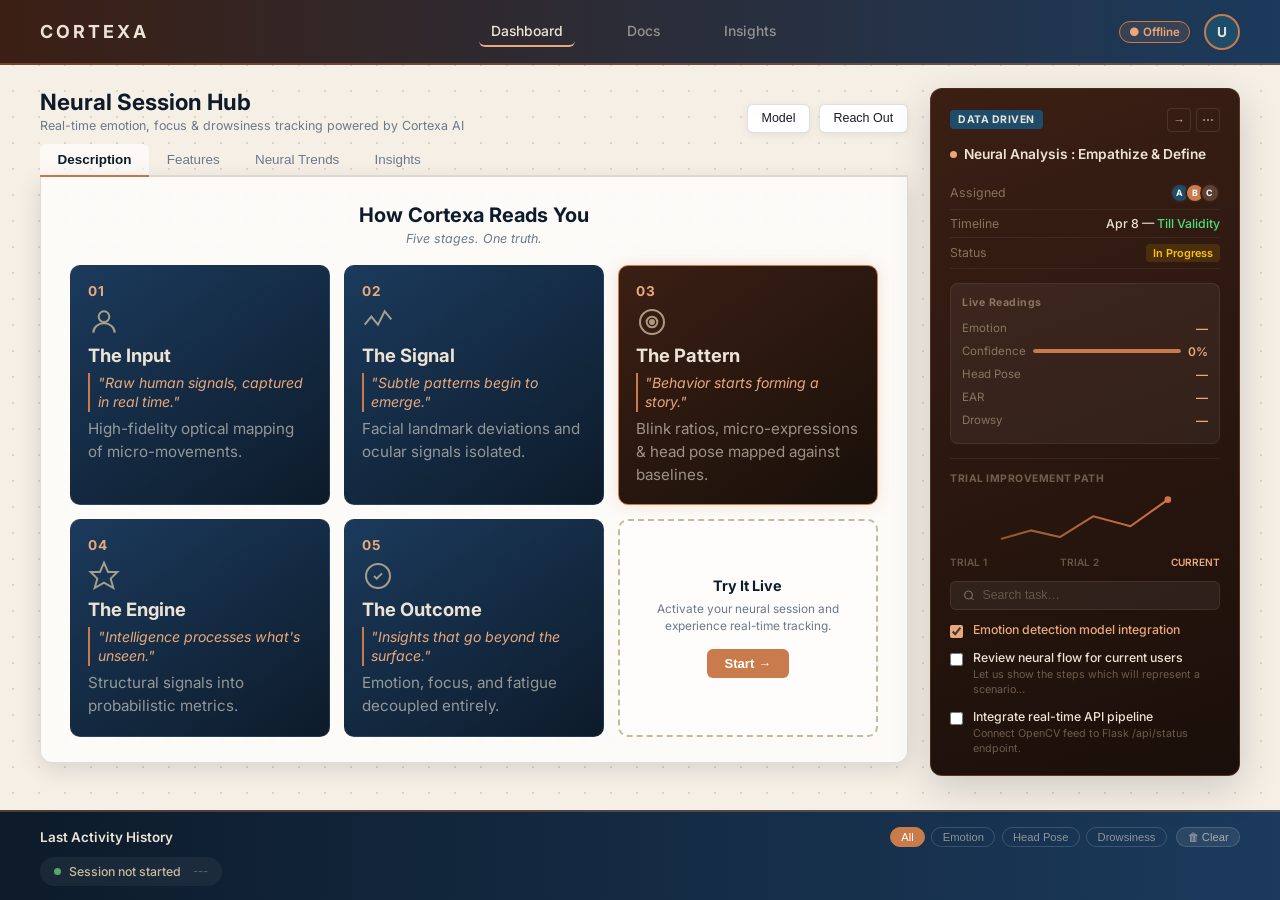
==== commit fdaf731f: "fix: add requirements.txt, render.yaml, fix Procfile port, serve index.html from Flask" ====
--- a/index.html
+++ b/index.html
@@ -1,1270 +1,1336 @@
-<!DOCTYPE html>
-<html lang="en">
-<head>
-  <meta charset="UTF-8"/>
-  <meta name="viewport" content="width=device-width, initial-scale=1.0"/>
-  <title>Cortexa — Neural Session Hub</title>
-  <meta name="description" content="Real-time emotion, focus and drowsiness tracking powered by Cortexa AI."/>
-  <link rel="preconnect" href="https://fonts.googleapis.com"/>
-  <link href="https://fonts.googleapis.com/css2?family=Inter:wght@300;400;500;600;700&display=swap" rel="stylesheet"/>
-  <link rel="stylesheet" href="style.css"/>
-</head>
-<body>
-
-<!-- ── NAVBAR ──────────────────────────────────────────── -->
-<nav class="navbar">
-  <div class="logo">
-    <span class="logo-brand">CORTEXA</span>
-  </div>
-  <ul class="nav-links">
-    <li class="active" onclick="switchTab('description')" style="cursor: pointer; transition: 0.3s; padding: 6px 12px; border-radius: 6px;">Dashboard</li>
-    <li onclick="openDocsModal()" style="cursor: pointer; transition: 0.3s; padding: 6px 12px; border-radius: 6px;">Docs</li>
-    <li onclick="switchTab('insights')" style="cursor: pointer; transition: 0.3s; padding: 6px 12px; border-radius: 6px;">Insights</li>
-  </ul>
-  <div class="nav-right">
-    <span class="api-pill" id="apiStatus">● Offline</span>
-    <div class="profile-avatar">U</div>
-  </div>
-</nav>
-
-<!-- ── PAGE WRAPPER ─────────────────────────────────────── -->
-<div class="page-wrapper">
-
-  <!-- LEFT / MAIN COLUMN -->
-  <div class="col-main">
-
-    <!-- Subheader -->
-    <div class="subheader">
-      <div>
-        <h1 class="page-title">Neural Session Hub</h1>
-        <p class="page-sub">Real-time emotion, focus &amp; drowsiness tracking powered by Cortexa AI</p>
-      </div>
-      <div class="action-btns">
-        <button class="btn-ghost" onclick="openModelModal()">Model</button>
-        <button class="btn-ghost" onclick="window.open('https://github.com/abinavgt/Cortexa', '_blank')">Reach Out</button>
-      </div>
-    </div>
-
-    <!-- Tabs -->
-    <div class="tabs">
-      <button class="tab active" id="tab-description" onclick="switchTab('description')">Description</button>
-      <button class="tab"        id="tab-features"    onclick="switchTab('features')">Features</button>
-      <button class="tab"        id="tab-trends"      onclick="switchTab('trends')">Neural Trends</button>
-      <button class="tab"        id="tab-insights"    onclick="switchTab('insights')">Insights</button>
-    </div>
-
-    <!-- ══════ DESCRIPTION PANEL ══════ -->
-    <div class="tab-panel" id="panel-description">
-      <div class="panel-inner">
-        <div class="desc-header">
-          <h2>How Cortexa Reads You</h2>
-          <p class="desc-sub">Five stages. One truth.</p>
-        </div>
-        <div class="stages-grid">
-          <div class="stage-card">
-            <span class="stage-num">01</span>
-            <svg class="s-icon" viewBox="0 0 24 24" fill="none" stroke="currentColor" stroke-width="1.5"><circle cx="12" cy="8" r="4"/><path d="M4 20c0-4 3.6-7 8-7s8 3 8 7"/></svg>
-            <h3>The Input</h3>
-            <p class="stage-quote">"Raw human signals, captured in real time."</p>
-            <p class="stage-desc">High-fidelity optical mapping of micro-movements.</p>
-          </div>
-          <div class="stage-card">
-            <span class="stage-num">02</span>
-            <svg class="s-icon" viewBox="0 0 24 24" fill="none" stroke="currentColor" stroke-width="1.5"><polyline points="2,14 7,8 12,14 17,4 22,10"/></svg>
-            <h3>The Signal</h3>
-            <p class="stage-quote">"Subtle patterns begin to emerge."</p>
-            <p class="stage-desc">Facial landmark deviations and ocular signals isolated.</p>
-          </div>
-          <div class="stage-card stage-accent">
-            <span class="stage-num">03</span>
-            <svg class="s-icon" viewBox="0 0 24 24" fill="none" stroke="currentColor" stroke-width="1.5"><circle cx="12" cy="12" r="9"/><circle cx="12" cy="12" r="4"/><circle cx="12" cy="12" r="1.5" fill="currentColor"/></svg>
-            <h3>The Pattern</h3>
-            <p class="stage-quote">"Behavior starts forming a story."</p>
-            <p class="stage-desc">Blink ratios, micro-expressions &amp; head pose mapped against baselines.</p>
-          </div>
-          <div class="stage-card">
-            <span class="stage-num">04</span>
-            <svg class="s-icon" viewBox="0 0 24 24" fill="none" stroke="currentColor" stroke-width="1.5"><polygon points="12,2 15,9 22,9 17,14 19,21 12,17 5,21 7,14 2,9 9,9"/></svg>
-            <h3>The Engine</h3>
-            <p class="stage-quote">"Intelligence processes what's unseen."</p>
-            <p class="stage-desc">Structural signals into probabilistic metrics.</p>
-          </div>
-          <div class="stage-card">
-            <span class="stage-num">05</span>
-            <svg class="s-icon" viewBox="0 0 24 24" fill="none" stroke="currentColor" stroke-width="1.5"><circle cx="12" cy="12" r="9"/><path d="M9 12l2 2 4-4"/></svg>
-            <h3>The Outcome</h3>
-            <p class="stage-quote">"Insights that go beyond the surface."</p>
-            <p class="stage-desc">Emotion, focus, and fatigue decoupled entirely.</p>
-          </div>
-          <div class="stage-card stage-ghost">
-            <div class="stage-ghost-inner">
-              <span class="ghost-label">Try It Live</span>
-              <p class="ghost-desc">Activate your neural session and experience real-time tracking.</p>
-              <button class="btn-try" onclick="activateMode('emotion')">Start →</button>
-            </div>
-          </div>
-        </div>
-      </div>
-    </div>
-
-    <!-- ══════ FEATURES PANEL ══════ -->
-    <div class="tab-panel hidden" id="panel-features">
-      <div class="panel-inner">
-        <div class="desc-header">
-          <h2>Neural System Features</h2>
-          <p class="desc-sub">Three dedicated lenses for real-time human decoding.</p>
-        </div>
-        <div class="modes-grid">
-
-          <!-- Emotion Insight -->
-          <div class="mode-card">
-            <div class="mode-card-hdr">
-              <span class="mode-card-lbl">FACE MESH ACTIVE</span>
-              <h4>Emotion Insight</h4>
-            </div>
-            <p class="mode-card-desc">Advanced expression analysis detecting joy, sadness, fear, and neutral states through deep neural mapping.</p>
-            <button class="btn-card-action" onclick="activateMode('emotion')">ACTIVATE →</button>
-          </div>
-
-          <!-- AlertGuard -->
-          <div class="mode-card">
-            <div class="mode-card-hdr">
-              <span class="mode-card-lbl">EAR TRACKING</span>
-              <h4>AlertGuard</h4>
-            </div>
-            <p class="mode-card-desc">Real-time eye aspect ratio (EAR) monitoring to detect drowsiness and fatigue before they become a risk.</p>
-            <button class="btn-card-action" onclick="activateMode('drowsy')">ACTIVATE →</button>
-          </div>
-
-          <!-- Attention Matrix -->
-          <div class="mode-card">
-            <div class="mode-card-hdr">
-              <span class="mode-card-lbl">GAZE TRIANGULATION</span>
-              <h4>Attention Matrix</h4>
-            </div>
-            <p class="mode-card-desc">Head pose estimation and attention tracking to identify distraction and ensure focus on the task at hand.</p>
-            <button class="btn-card-action" onclick="activateMode('headpose')">ACTIVATE →</button>
-          </div>
-
-        </div>
-
-        <!-- Integrated Neural Assistant (Neu-Bot) -->
-        <div class="assistant-zone">
-          <div class="bot-icon-glow" onclick="explainCortexa()">
-            <div class="bot-inner-icon">🤖</div>
-          </div>
-          <div class="assistant-bubble" id="assistantBubble">
-            <p class="assistant-text" id="assistantInstruction" style="font-style: normal; font-size: 0.82rem;"></p>
-          </div>
-        </div>
-      </div>
-    </div>
-
-    <!-- ══════ NEURAL TRENDS PANEL ══════ -->
-    <div class="tab-panel hidden" id="panel-trends">
-      <div class="panel-inner trends-inner">
-
-        <!-- Label + Hide toggle row -->
-        <div class="trends-top-row">
-          <span class="trends-label" id="trendsLabel">EMOTION INSIGHT — ACTIVE</span>
-          <button class="btn-visibility" id="btnVisibility" onclick="toggleVisibility()" title="Toggle camera visibility">
-            <span id="visIcon">👁</span> <span id="visText">Show Camera</span>
-          </button>
-        </div>
-
-        <!-- Live metrics — only relevant ones shown per mode -->
-        <div class="metrics-top" id="metricsRow">
-          <div class="metric-chip chip-emotion" id="metricEmotion" style="display:none">😐 Neutral — 0%</div>
-          <div class="metric-chip chip-ear"     id="metricEar"     style="display:none">EAR: — — —</div>
-          <div class="metric-chip chip-headpose" id="metricHeadpose" style="display:none">Head: Centered</div>
-          <div class="metric-chip chip-face"    id="metricFace">No FaceDetected</div>
-        </div>
-
-        <!-- Camera box -->
-        <div class="camera-box" id="cameraBox">
-          <div class="cam-corner tl"></div>
-          <div class="cam-corner tr"></div>
-          <div class="cam-corner bl"></div>
-          <div class="cam-corner br"></div>
-          <div class="scan-line" id="scanLine" style="display:none"></div>
-          
-          <!-- Look Towards Center Alert -->
-          <div id="centerAlert" class="center-alert hidden">
-            <span>⚠️ Look towards center</span>
-          </div>
-
-          <!-- Drowsy Modal Alert -->
-          <div id="drowsyModal" class="hidden" style="position: absolute; top: 0; left: 0; width: 100%; height: 100%; background: rgba(220, 38, 38, 0.95); z-index: 50; flex-direction: column; align-items: center; justify-content: center; backdrop-filter: blur(4px);">
-            <div style="font-size: 4rem; margin-bottom: 20px;">⚠️</div>
-            <h2 style="color: white; font-size: 2rem; margin: 0 0 20px 0; font-weight: 700; text-shadow: 0 2px 10px rgba(0,0,0,0.5);">DROWSINESS DETECTED</h2>
-            <button onclick="dismissDrowsy()" style="background: white; color: #dc2626; border: none; padding: 16px 32px; font-size: 1.2rem; font-weight: 700; border-radius: 8px; cursor: pointer; box-shadow: 0 4px 15px rgba(0,0,0,0.3); transition: transform 0.2s;">AWAKE</button>
-          </div>
-
-          <!-- LIVE MJPEG STREAM (hidden by default, shown when visible=ON) -->
-          <img id="liveStream"
-               src=""
-               alt="Live camera feed"
-               class="live-stream"
-          />
-
-          <!-- Placeholder shown when stream is hidden or not started -->
-          <div class="cam-inner" id="camInner">
-            <svg class="cam-icon" viewBox="0 0 24 24" fill="none" stroke="currentColor" stroke-width="1.2">
-              <path d="M23 19a2 2 0 0 1-2 2H3a2 2 0 0 1-2-2V8a2 2 0 0 1 2-2h4l2-3h6l2 3h4a2 2 0 0 1 2 2z"/>
-              <circle cx="12" cy="13" r="4"/>
-            </svg>
-            <h3 id="camTitle">Camera feed ready</h3>
-            <p id="camSub">Press Start Session to connect OpenCV pipeline</p>
-            <p class="api-hint">Backend: <code>python app.py</code> on port 5001</p>
-          </div>
-
-          <!-- Privacy mask (shown when session running but visibility OFF) -->
-          <div class="privacy-mask hidden" id="privacyMask">
-            <span class="privacy-icon">🙈</span>
-            <p>Camera Hidden</p>
-            <small>Click <strong>Show Camera</strong> to reveal</small>
-          </div>
-        </div>
-
-        <!-- STICKY session bar -->
-        <div class="session-sticky">
-          <div class="session-sticky-inner">
-            <button class="btn-start" id="btnStart" onclick="startSession()">▶ Start Session</button>
-            <button class="btn-stop hidden" id="btnStop" onclick="stopSession()">■ Stop Session</button>
-            <span class="session-status" id="sessionStatus">Session inactive</span>
-            <button class="btn-insights-link" onclick="switchTab('insights')">View Insights →</button>
-          </div>
-        </div>
-
-      </div>
-    </div>
-
-    <!-- ══════ INSIGHTS PANEL ══════ -->
-    <div class="tab-panel hidden" id="panel-insights">
-      <div class="panel-inner insights-inner">
-
-        <div class="desc-header">
-          <h2 id="insightTitle">Neural Insights</h2>
-          <p class="desc-sub" id="insightSub">Activate a feature to begin visualizing its neural output.</p>
-        </div>
-
-        <!-- Emotion Insight Charts -->
-        <div id="insightEmotion" class="insight-charts hidden">
-          <div class="insight-grid">
-            <div class="insight-card">
-              <div class="insight-card-hdr">
-                <span class="insight-icon">👥</span>
-                <div>
-                  <h4>Live User Emotion Grid</h4>
-                  <p>Each detected face is classified with its live emotion and confidence score</p>
-                </div>
-              </div>
-              <canvas id="emotionBarChart" width="400" height="200"></canvas>
-            </div>
-            <div class="insight-card">
-              <div class="insight-card-hdr">
-                <span class="insight-icon">📊</span>
-                <div>
-                  <h4>Session Emotion Frequency</h4>
-                  <p>Cumulative count of how many times each emotion was detected this session</p>
-                </div>
-              </div>
-              <canvas id="emotionTrendChart" width="400" height="200"></canvas>
-            </div>
-          </div>
-        </div>
-
-        <!-- Head Pose Charts -->
-        <div id="insightHeadpose" class="insight-charts hidden">
-          <div class="insight-grid">
-            <div class="insight-card">
-              <div class="insight-card-hdr">
-                <span class="insight-icon">🎯</span>
-                <div>
-                  <h4>Gaze Direction Heatmap</h4>
-                  <p>Frequency map of gaze directions — the hotter the circle, the more time spent looking that way</p>
-                </div>
-              </div>
-              <canvas id="headposeCompass" width="300" height="280"></canvas>
-            </div>
-            <div class="insight-card">
-              <div class="insight-card-hdr">
-                <span class="insight-icon">👁</span>
-                <div>
-                  <h4>Look-Away Timeline &amp; Counter</h4>
-                  <p>Tracks every time you look away (red) vs stay centered (green), with a total distraction count</p>
-                </div>
-              </div>
-              <canvas id="attentionTimeline" width="400" height="280"></canvas>
-            </div>
-          </div>
-        </div>
-
-        <!-- Drowsy placeholder -->
-        <div id="insightDrowsy" class="insight-charts hidden">
-          <div class="insight-empty">
-            <span class="insight-empty-icon">🚫</span>
-            <h4>No Visualizations Available</h4>
-            <p>AlertGuard focuses on real-time EAR monitoring.<br>No additional visual insights are generated for this feature.</p>
-          </div>
-        </div>
-
-        <!-- Default idle state -->
-        <div id="insightIdle" class="insight-empty">
-          <span class="insight-empty-icon">🔬</span>
-          <h4>Awaiting Feature Activation</h4>
-          <p>Select a Feature from the Features tab and start a session<br>to begin seeing real-time neural visualizations here.</p>
-        </div>
-
-      </div>
-    </div>
-
-  </div><!-- /col-main -->
-
-  <!-- RIGHT COLUMN — Data Driven Sidebar -->
-  <aside class="col-sidebar">
-    <div class="sidebar-card">
-      <div class="card-top">
-        <span class="tag-driven">DATA DRIVEN</span>
-        <div class="card-icon-btns">
-          <button class="icon-btn">→</button>
-          <button class="icon-btn">⋯</button>
-        </div>
-      </div>
-      <h3 class="analysis-title"><span class="dot-accent"></span> Neural Analysis : Empathize &amp; Define</h3>
-      <ul class="meta-rows">
-        <li>
-          <span class="meta-k">Assigned</span>
-          <div class="avatars">
-            <div class="av av1">A</div>
-            <div class="av av2">B</div>
-            <div class="av av3">C</div>
-          </div>
-        </li>
-        <li>
-          <span class="meta-k">Timeline</span>
-          <span class="meta-v">Apr 8 — <span style="color: #4ade80;">Till Validity</span></span>
-        </li>
-        <li>
-          <span class="meta-k">Status</span>
-          <span class="badge-prog">In Progress</span>
-        </li>
-      </ul>
-
-      <!-- Live emotion display in sidebar -->
-      <div class="sidebar-live" id="sidebarLive">
-        <h4 class="live-title">Live Readings</h4>
-        <div class="live-row">
-          <span class="live-label">Emotion</span>
-          <span class="live-val" id="sbEmotion">—</span>
-        </div>
-        <div class="live-row">
-          <span class="live-label">Confidence</span>
-          <div class="conf-bar-bg"><div class="conf-bar-fill" id="confBar"></div></div>
-          <span class="live-val" id="sbConf">0%</span>
-        </div>
-        <div class="live-row">
-          <span class="live-label">Head Pose</span>
-          <span class="live-val" id="sbFocus">—</span>
-        </div>
-        <div class="live-row">
-          <span class="live-label">EAR</span>
-          <span class="live-val" id="sbEar">—</span>
-        </div>
-        <div class="live-row">
-          <span class="live-label">Drowsy</span>
-          <span class="live-val" id="sbDrowsy">—</span>
-        </div>
-      </div>
-
-      <div class="chart-block">
-        <h4 class="chart-lbl">TRIAL IMPROVEMENT PATH</h4>
-        <svg viewBox="0 0 200 65" class="sparkline">
-          <defs>
-            <linearGradient id="lg" x1="0" y1="0" x2="1" y2="0">
-              <stop offset="0%" stop-color="#8B5A2B"/>
-              <stop offset="100%" stop-color="#D4704A"/>
-            </linearGradient>
-          </defs>
-          <path id="trialPath" d="M0,55 L35,45 L70,53 L110,28 L155,40 L200,8" fill="none" stroke="url(#lg)" stroke-width="2.5" stroke-linecap="round" stroke-linejoin="round"/>
-          <circle id="trialDot" cx="200" cy="8" r="4" fill="#D4704A"/>
-        </svg>
-        <div class="chart-labels">
-          <span>TRIAL 1</span><span>TRIAL 2</span><span class="lbl-current">CURRENT</span>
-        </div>
-      </div>
-
-      <div class="search-field">
-        <svg width="13" height="13" viewBox="0 0 24 24" fill="none" stroke="currentColor" stroke-width="2"><circle cx="11" cy="11" r="8"/><line x1="21" y1="21" x2="16.65" y2="16.65"/></svg>
-        <input type="text" placeholder="Search task…" id="taskSearch"/>
-      </div>
-
-      <div class="task-list">
-        <label class="task-item">
-          <input type="checkbox" checked/>
-          <div>
-            <span class="task-name done">Emotion detection model integration</span>
-          </div>
-        </label>
-        <label class="task-item">
-          <input type="checkbox"/>
-          <div>
-            <span class="task-name">Review neural flow for current users</span>
-            <span class="task-meta">Let us show the steps which will represent a scenario…</span>
-          </div>
-        </label>
-        <label class="task-item">
-          <input type="checkbox"/>
-          <div>
-            <span class="task-name">Integrate real-time API pipeline</span>
-            <span class="task-meta">Connect OpenCV feed to Flask /api/status endpoint.</span>
-          </div>
-        </label>
-      </div>
-    </div>
-  </aside>
-
-</div><!-- /page-wrapper -->
-
-  </div>
-</div>
-
-<!-- Model Notebook Modal -->
-<div class="model-modal hidden" id="modelModal">
-  <div class="model-modal-content">
-    <div class="model-modal-hdr">
-      <h2>CORTEXA AI : MODEL ARCHITECTURE & INFRASTRUCTURE</h2>
-      <button class="btn-close-modal" onclick="closeModelModal()">CLOSE [ESC]</button>
-    </div>
-    <iframe class="model-iframe" src="model.html"></iframe>
-  </div>
-</div>
-
-<!-- Docs Modal -->
-<div class="model-modal hidden" id="docsModal">
-  <div class="model-modal-content">
-    <div class="model-modal-hdr">
-      <h2>CORTEXA AI : SYSTEM DOCUMENTATION</h2>
-      <button class="btn-close-modal" onclick="closeDocsModal()">CLOSE [ESC]</button>
-    </div>
-    <iframe class="model-iframe" src="docs.html"></iframe>
-  </div>
-</div>
-
-<!-- ── FOOTER — Last Activity History ── -->
-<footer class="activity-footer">
-  <div class="activity-inner">
-    <div class="activity-hdr">
-      <span class="activity-title">Last Activity History</span>
-      <div class="activity-right">
-        <div class="activity-filters">
-          <button class="filter-btn active" onclick="filterAct('all',this)">All</button>
-          <button class="filter-btn"        onclick="filterAct('emotion',this)">Emotion</button>
-          <button class="filter-btn"        onclick="filterAct('focus',this)">Head Pose</button>
-          <button class="filter-btn"        onclick="filterAct('drowsy',this)">Drowsiness</button>
-        </div>
-        <button class="btn-clear-history" onclick="clearHistory()" title="Clear all history">
-          🗑 Clear
-        </button>
-      </div>
-    </div>
-    <div class="activity-list" id="activityList">
-      <div class="activity-item" data-type="emotion">
-        <span class="act-dot dot-emotion"></span><span class="act-label">Session not started</span><span class="act-time">---</span>
-      </div>
-    </div>
-  </div>
-</footer>
-
-<!-- ── JS ────────────────────────────────────────────────── -->
-<script>
-const API = "http://localhost:5001";
-let polling     = null;
-let activeFilter= "all";
-let activeMode  = "emotion";   // tracks current mode
-let cameraVisible = false;
-let drowsyShown   = false;     // debounce popup
-let alertInterval = null;      // continuous alert tracker
-
-function openModelModal() { document.getElementById("modelModal").classList.remove("hidden"); }
-function closeModelModal() { document.getElementById("modelModal").classList.add("hidden"); }
-function openDocsModal() { document.getElementById("docsModal").classList.remove("hidden"); }
-function closeDocsModal() { document.getElementById("docsModal").classList.add("hidden"); }
-
-// Close modal on ESC key
-document.addEventListener('keydown', (e) => {
-  if (e.key === "Escape") { closeModelModal(); closeDocsModal(); }
-});
-
-const emojiMap = {Fear:"😨",Neutral:"😐",Sad:"😢",Angry:"😠",Happy:"😊",Disgust:"🤢",Surprise:"😲"};
-const dotMap   = {emotion:"dot-emotion",focus:"dot-focus",drowsy:"dot-drowsy"};
-
-let audioCtx = null;
-function initAudio() {
-  if (!audioCtx) {
-    audioCtx = new (window.AudioContext || window.webkitAudioContext)();
-  }
-  if (audioCtx.state === 'suspended') {
-    audioCtx.resume();
-  }
-}
-
-function playDrowsyBeep() {
-  try {
-    initAudio();
-    const osc  = audioCtx.createOscillator();
-    const gain = audioCtx.createGain();
-    osc.connect(gain); gain.connect(audioCtx.destination);
-    osc.type      = "sine";
-    osc.frequency.setValueAtTime(520, audioCtx.currentTime);
-    gain.gain.setValueAtTime(0.6, audioCtx.currentTime);
-    gain.gain.exponentialRampToValueAtTime(0.001, audioCtx.currentTime + 1.2);
-    osc.start(); osc.stop(audioCtx.currentTime + 1.2);
-  } catch(e) { console.warn("Audio play failed: ", e); }
-}
-
-/* ── Drowsy modal ── */
-function showDrowsyPopup() {
-  if (drowsyShown) return;
-  drowsyShown = true;
-  const modal = document.getElementById("drowsyModal");
-  if(modal) {
-    modal.classList.remove("hidden");
-    modal.style.display = "flex";
-  }
-  
-  // Start continuous beep every 1.5s
-  playDrowsyBeep();
-  if (alertInterval) clearInterval(alertInterval);
-  alertInterval = setInterval(playDrowsyBeep, 1500);
-}
-
-function dismissDrowsy() {
-  const modal = document.getElementById("drowsyModal");
-  if(modal) {
-    modal.classList.add("hidden");
-    modal.style.display = "none";
-  }
-  
-  // Stop continuous beep
-  if (alertInterval) {
-    clearInterval(alertInterval);
-    alertInterval = null;
-  }
-  
-  // Re-arm after 10s so repeated drowsiness can re-trigger
-  setTimeout(() => { drowsyShown = false; }, 10000);
-}
-
-/* ── Tab switch ─────────────────────────────────────── */
-function switchTab(id) {
-  document.querySelectorAll(".tab").forEach(t => t.classList.remove("active"));
-  document.querySelectorAll(".tab-panel").forEach(p => p.classList.add("hidden"));
-  document.getElementById("tab-"+id).classList.add("active");
-  document.getElementById("panel-"+id).classList.remove("hidden");
-  // Redraw charts from cached data when switching to Insights
-  if (id === "insights") setTimeout(_redrawInsights, 50);
-}
-
-/* ── Assistant Bot Instructions ─────────────────────── */
-const botInstructions = {
-  emotion:  "Ensure your face is well-lit. We are mapping your micro-expressions to decode joy, surprise, or fatigue in real-time.",
-  drowsy:   "Monitoring your EAR (Eye Aspect Ratio). If your eyes remain closed for more than 2.5s, I'll trigger an alert.",
-  headpose: "Tracking your gaze and head orientation. Please look towards the center to maintain neural synchronization."
-};
-
-let botTimer = null;
-
-function explainCortexa() {
-  const b = document.getElementById("assistantBubble");
-  const t = document.getElementById("assistantInstruction");
-  
-  if (b.classList.contains("active")) {
-    hideBotBubble();
-    return;
-  }
-
-  // Content for "How it works"
-  const msg = "<b>Instructions</b><br>1. Select any Featured Card Above<br>2. Click Activate<br>3. Linked to neural session<br>4. <a href='#' onclick='switchTab(\"insights\"); return false;' style='color: #ecc94b; text-decoration: underline;'>View Insights</a>";
-  t.innerHTML = msg;
-  b.classList.add("active");
-
-  clearTimeout(botTimer);
-  botTimer = setTimeout(hideBotBubble, 8000);
-}
-
-function hideBotBubble() {
-  document.getElementById("assistantBubble").classList.remove("active");
-}
-
-/* ── Activate mode (from any feature button) ────────── */
-function activateMode(mode) {
-  activeMode    = mode;
-  cameraVisible = false;   // hide camera until session confirms
-  switchTab("trends");
-  showModeChips(mode);
-  setTrendsLabel(mode);
-
-  // Show "Session not started" while backend connects
-  const camTitle = document.getElementById("camTitle");
-  const camSub   = document.getElementById("camSub");
-  if (camTitle) camTitle.textContent = "Session not started";
-  if (camSub)   camSub.textContent   = "Connecting to neural module…";
-  applyVisibility();   // ensure placeholder is visible, not stream
-
-  startSession(mode);  // async — camera appears once backend confirms
-
-  // Update Assistant contextually
-  const msg = botInstructions[mode];
-  if (msg) {
-    const b = document.getElementById("assistantBubble");
-    const t = document.getElementById("assistantInstruction");
-    t.innerHTML = `<b>${mode.toUpperCase()} — Active:</b><br>${msg}`;
-    b.classList.add("active");
-    clearTimeout(botTimer);
-    botTimer = setTimeout(hideBotBubble, 6000);
-  }
-}
-
-// Legacy alias kept for any remaining calls
-function activateAndSwitch() { activateMode("emotion"); }
-
-/* ── Set which metrics chips are visible ─────────────── */
-function showModeChips(mode) {
-  // Hide all, then show relevant ones
-  hide("metricEmotion"); hide("metricEar"); hide("metricHeadpose");
-  if (mode === "emotion")   show("metricEmotion");
-  if (mode === "drowsy")    show("metricEar");
-  if (mode === "headpose")  show("metricHeadpose");
-}
-
-/* ── Update trends label to match mode ───────────────── */
-function setTrendsLabel(mode) {
-  const labels = {
-    emotion:  "EMOTION INSIGHT — FEATURE ACTIVE",
-    drowsy:   "ALERTGUARD — FEATURE ACTIVE",
-    headpose: "ATTENTION MATRIX — FEATURE ACTIVE",
-  };
-  const el = document.getElementById("trendsLabel");
-  if (!el) return;
-  
-  el.textContent = labels[mode] || "NEURAL TRENDS — ACTIVE";
-  el.style.color = "";
-}
-
-/* ── API status pill ─────────────────────────────────── */
-async function checkApi() {
-  try {
-    const r = await fetch(API+"/api/status", {signal: AbortSignal.timeout(1500)});
-    if (r.ok) { setApiPill(true); return true; }
-  } catch(_) {}
-  setApiPill(false);
-  return false;
-}
-function setApiPill(online) {
-  const el = document.getElementById("apiStatus");
-  el.textContent = online ? "● Online" : "● Offline";
-  el.className   = "api-pill " + (online ? "pill-online" : "pill-offline");
-}
-
-/* ── Start session (pass mode to backend) ────────────── */
-async function startSession(mode) {
-  mode = mode || activeMode || "emotion";
-  const alive = await checkApi();
-  if (!alive) { setStatus("⚠ Backend offline — run: python app.py"); return; }
-  try {
-    const r = await fetch(API+"/api/start", {
-      method:"POST",
-      headers:{"Content-Type":"application/json"},
-      body: JSON.stringify({mode})
-    });
-    const d = await r.json();
-    if (d.ok) {
-      show("btnStop"); hide("btnStart");
-      cameraVisible = true;
-      scanOn(true);
-      setStatus("Session running — "+mode+" feature");
-      applyVisibility();
-      startPolling();
-    }
-  } catch(e) { setStatus("Error starting session."); }
-}
-
-/* ── Stop session ────────────────────────────────────── */
-async function stopSession() {
-  try { await fetch(API+"/api/stop", {method:"POST"}); } catch(_) {}
-  stopPolling();
-  show("btnStart"); hide("btnStop");
-  cameraVisible = false;
-  applyVisibility();
-  document.getElementById("scanLine").style.display = "none";
-  setStatus("Session stopped.");
-  document.getElementById("trendsLabel").textContent = "EMOTION INSIGHT — PAUSED";
-  document.getElementById("trendsLabel").style.color = "";
-  drowsyShown = false;
-  // Keep Insights visible with last session data
-  setTimeout(_redrawInsights, 200);
-}
-
-/* ── Polling ─────────────────────────────────────────── */
-function startPolling() {
-  if (polling) clearInterval(polling);
-  polling = setInterval(fetchStatus, 600);
-}
-function stopPolling() { if (polling) { clearInterval(polling); polling = null; } }
-
-async function fetchStatus() {
-  try {
-    const r = await fetch(API+"/api/status");
-    const d = await r.json();
-    updateUI(d);
-    setApiPill(true);
-  } catch(_) { setApiPill(false); }
-}
-
-/* ── Update UI from API ──────────────────────────────── */
-function updateUI(d) {
-  const mode  = d.mode || activeMode;
-  const emoji = emojiMap[d.emotion] || "😐";
-
-  // 1. Trends label management (Global)
-  const lbl = document.getElementById("trendsLabel");
-  if (lbl) {
-    if (d.drowsiness) {
-      lbl.textContent = "⚠ DROWSINESS DETECTED!";
-      lbl.style.color = "#D4704A";
-    } else {
-      const labels = {
-        emotion:     "EMOTION INSIGHT — FEATURE ACTIVE",
-        drowsy:      "ALERTGUARD — FEATURE ACTIVE",
-        headpose:    "ATTENTION MATRIX — FEATURE ACTIVE",
-      };
-      lbl.textContent = labels[mode] || "NEURAL TRENDS — ACTIVE";
-      lbl.style.color = "";
-    }
-  }
-
-  // 2. Mode-specific metrics & effects
-  if (mode === "emotion") {
-    setText("metricEmotion", `${emoji} ${d.emotion} — ${d.confidence}%`);
-  } else if (mode === "drowsy") {
-    setText("metricEar", `EAR: ${(d.ear||0).toFixed(2)} — ${d.earStatus||"—"}`);
-    if (d.drowsiness) showDrowsyPopup();
-    else              drowsyShown = false;
-    document.getElementById("cameraBox").classList.toggle("drowsy-flash", !!d.drowsiness);
-  } else if (mode === "headpose") {
-    setText("metricHeadpose", `Head: ${d.headPose||"Centered"}`);
-  }
-
-  // Look Towards Center Alert
-  const cAlert = document.getElementById("centerAlert");
-  if (d.lookTowardsCenter) cAlert.classList.remove("hidden");
-  else                     cAlert.classList.add("hidden");
-
-  // Face chip (always shown)
-  setText("metricFace", d.faceDetected ? "😊 Face Detected" : "No Face");
-
-  // Sidebar live readings
-  setText("sbEmotion", emoji+" "+d.emotion);
-  setText("sbFocus",   d.headPose || "Centered");
-  setText("sbEar",     (d.ear||0).toFixed(2)+" "+d.earStatus);
-  setText("sbDrowsy",  d.drowsiness ? "⚠ YES" : "No");
-  setText("sbConf",    d.confidence+"%");
-  const bar = document.getElementById("confBar");
-  if (bar) bar.style.width = (d.confidence||0)+"%";
-
-  // Chat bubble
-  setText("chatText", `"${emoji} I sense ${d.emotion} — try me!"`);
-
-  // History
-  if (d.history && d.history.length) renderHistory(d.history);
-
-  // Insights charts
-  updateInsightCharts(d);
-
-  // Trial Graph
-  updateTrialGraph(d);
-}
-
-let trialData = [55, 45, 53, 28, 40, 8];
-function updateTrialGraph(d) {
-  if (!d.running) return;
-  const mode = d.mode || activeMode;
-  let val = 30; // default middle
-  if (mode === "emotion") {
-    // 0 to 100 confidence maps to 60 (bottom) to 5 (top)
-    val = 60 - ((d.confidence||0) / 100) * 55;
-  } else if (mode === "headpose") {
-    val = d.headPose === "Centered" ? 15 : 55;
-  } else if (mode === "drowsy") {
-    // EAR usually 0.15 (closed) to 0.35 (open)
-    const ear = Math.max(0.15, Math.min(0.35, d.ear || 0.35));
-    val = 60 - ((ear - 0.15) / 0.20) * 55;
-  }
-  
-  trialData.push(Math.round(val));
-  if (trialData.length > 6) trialData.shift();
-
-  const xCoords = [0, 35, 70, 110, 155, 200];
-  let pathStr = "M" + xCoords[0] + "," + trialData[0];
-  for (let i = 1; i < trialData.length; i++) {
-    pathStr += " L" + xCoords[i] + "," + trialData[i];
-  }
-  
-  const pathEl = document.getElementById("trialPath");
-  const dotEl = document.getElementById("trialDot");
-  if (pathEl) pathEl.setAttribute("d", pathStr);
-  if (dotEl) {
-    const lastIdx = trialData.length - 1;
-    dotEl.setAttribute("cx", xCoords[lastIdx]);
-    dotEl.setAttribute("cy", trialData[lastIdx]);
-  }
-}
-
-
-/* ── History ─────────────────────────────────────────── */
-function renderHistory(items) {
-  const list = document.getElementById("activityList");
-  list.innerHTML = "";
-  items.forEach(item => {
-    if (activeFilter !== "all" && item.type !== activeFilter) return;
-    const secs = Math.floor(Date.now()/1000 - item.ts);
-    const ago  = secs < 60 ? secs+"s ago" : Math.floor(secs/60)+"m ago";
-    const div  = document.createElement("div");
-    div.className = "activity-item"; div.dataset.type = item.type;
-    div.innerHTML = `<span class="act-dot ${dotMap[item.type]||"dot-emotion"}"></span>
-                     <span class="act-label">${item.label}</span>
-                     <span class="act-time">${ago}</span>`;
-    list.appendChild(div);
-  });
-}
-
-/* ── Insights Chart Engine v2 ────────────────────────── */
-const _emotionFreq  = {};  // { emotion: count } accumulated this session
-const _attnTrend    = [];  // rolling 0/1 attention score
-const TREND_MAX     = 40;
-let   _lastStatusData = null;  // cache last polled data for post-session render
-
-function _showInsightSection(mode) {
-  ["insightEmotion","insightHeadpose","insightDrowsy","insightIdle"].forEach(id => {
-    document.getElementById(id).classList.add("hidden");
-  });
-  const map = { emotion:"insightEmotion", headpose:"insightHeadpose", drowsy:"insightDrowsy" };
-  if (map[mode]) document.getElementById(map[mode]).classList.remove("hidden");
-  else document.getElementById("insightIdle").classList.remove("hidden");
-}
-
-/* Called whenever the Insights tab is opened or session stops */
-function _redrawInsights() {
-  const mode = (_lastStatusData && _lastStatusData.mode) || activeMode || "emotion";
-  _showInsightSection(mode);
-
-  const d = _lastStatusData || {
-    emotion: "Neutral",
-    confidence: 0,
-    faces: [],
-    poseCounts: {"Looking Left":0,"Looking Right":0,"Looking Up":0,"Looking Down":0,"Centered":0},
-    awayCount: 0
-  };
-
-  if (mode === "emotion") {
-    _drawMultiFaceGrid(d.faces || [], d.emotion, d.confidence);
-    _drawEmotionFrequency(_emotionFreq);
-  } else if (mode === "headpose") {
-    _drawGazeHeatmap(d.poseCounts || {});
-    _drawLookAwayTimeline(_attnTrend, d.awayCount || 0);
-  }
-}
-
-function updateInsightCharts(d) {
-  const mode = d.mode || activeMode;
-
-  // ALWAYS accumulate data, regardless of which tab is active
-  _lastStatusData = d;  // cache latest snapshot
-
-  if (mode === "emotion") {
-    const emo = d.emotion || "Neutral";
-    _emotionFreq[emo] = (_emotionFreq[emo] || 0) + 1;
-  } else if (mode === "headpose") {
-    const score = (d.headPose === "Centered") ? 1.0 : 0.0;
-    _attnTrend.push(score);
-    if (_attnTrend.length > TREND_MAX) _attnTrend.shift();
-  }
-
-  // Only draw to canvas if Insights tab is currently visible
-  if (document.getElementById("panel-insights").classList.contains("hidden")) return;
-  _redrawInsights();
-}
-
-/* ── EMOTION CHART 1: Multi-face user emotion grid ──── */
-function _drawMultiFaceGrid(faces, primaryEmotion, primaryConf) {
-  const canvas = document.getElementById("emotionBarChart");
-  if (!canvas) return;
-  const ctx = canvas.getContext("2d");
-  const W = canvas.width, H = canvas.height;
-  ctx.clearRect(0,0,W,H);
-  ctx.fillStyle = "#000000"; ctx.fillRect(0,0,W,H);
-
-  const emoColors = {
-    Happy:"#48BB78", Sad:"#4299E1", Angry:"#F56565",
-    Surprise:"#ECC94B", Fear:"#9F7AEA", Disgust:"#ED8936", Neutral:"#A0AEC0"
-  };
-
-  // If no multi-face data, show single-face fallback
-  const display = (faces && faces.length > 0) ? faces : [{id:1, emotion: primaryEmotion||"Neutral", confidence: primaryConf||0}];
-
-  const cols  = Math.min(display.length, 4);
-  const cardW = Math.floor((W - 20) / cols);
-  const cardH = H - 20;
-
-  display.forEach((face, i) => {
-    if (i >= 4) return;  // max 4 users shown
-    const x = 10 + i * cardW;
-    const y = 10;
-    const color = emoColors[face.emotion] || "#A0AEC0";
-
-    // Card background
-    ctx.fillStyle = "rgba(27,58,92,0.6)";
-    ctx.beginPath(); ctx.roundRect(x, y, cardW-8, cardH, 8); ctx.fill();
-    ctx.strokeStyle = color; ctx.lineWidth = 2;
-    ctx.beginPath(); ctx.roundRect(x, y, cardW-8, cardH, 8); ctx.stroke();
-
-    // User label
-    ctx.fillStyle = "#ffffff";
-    ctx.font = "bold 11px Inter, sans-serif";
-    ctx.textAlign = "center";
-    ctx.fillText(`USER ${face.id}`, x + (cardW-8)/2, y + 20);
-
-    // Emotion circle
-    const cx = x + (cardW-8)/2;
-    const cy = y + 70;
-    ctx.beginPath(); ctx.arc(cx, cy, 28, 0, Math.PI*2);
-    ctx.fillStyle = color + "33"; ctx.fill();
-    ctx.strokeStyle = color; ctx.lineWidth = 2;
-    ctx.beginPath(); ctx.arc(cx, cy, 28, 0, Math.PI*2); ctx.stroke();
-
-    // Confidence arc
-    const startA = -Math.PI/2;
-    const endA   = startA + (face.confidence/100) * Math.PI*2;
-    ctx.beginPath(); ctx.arc(cx, cy, 34, startA, endA);
-    ctx.strokeStyle = color; ctx.lineWidth = 3;
-    ctx.lineCap = "round"; ctx.stroke();
-
-    // Emotion name
-    ctx.fillStyle = color;
-    ctx.font = "bold 11px Inter, sans-serif";
-    ctx.textAlign = "center";
-    ctx.fillText(face.emotion, cx, cy + 52);
-
-    // Confidence
-    ctx.fillStyle = "#ffffff";
-    ctx.font = "10px Inter";
-    ctx.fillText(face.confidence + "%", cx, cy + 66);
-  });
-
-  // "No face" state
-  if (display.length === 0) {
-    _emptyChart(ctx, W, H, "No faces detected");
-  }
-}
-
-/* ── EMOTION CHART 2: Session Emotion Frequency ─────── */
-function _drawEmotionFrequency(freq) {
-  const canvas = document.getElementById("emotionTrendChart");
-  if (!canvas) return;
-  const ctx = canvas.getContext("2d");
-  const W = canvas.width, H = canvas.height;
-  ctx.clearRect(0,0,W,H);
-  ctx.fillStyle = "#000000"; ctx.fillRect(0,0,W,H);
-
-  const emoColors = {
-    Happy:"#48BB78", Sad:"#4299E1", Angry:"#F56565",
-    Surprise:"#ECC94B", Fear:"#9F7AEA", Disgust:"#ED8936", Neutral:"#A0AEC0"
-  };
-  const keys = Object.keys(freq);
-  if (keys.length === 0) { _emptyChart(ctx, W, H, "No emotion data yet"); return; }
-
-  const maxVal = Math.max(...Object.values(freq), 1);
-  const pad = {t:30, r:15, b:35, l:45};
-  const cW = W - pad.l - pad.r;
-  const cH = H - pad.t - pad.b;
-  const barW = Math.floor(cW / keys.length) - 6;
-
-  // Title
-  ctx.fillStyle = "#ffffff"; ctx.font = "11px Inter";
-  ctx.textAlign = "center"; ctx.fillText("Session Emotion Frequency", W/2, 18);
-
-  // Y-axis grid
-  [0, 0.5, 1].forEach(v => {
-    const y = pad.t + cH - v * cH;
-    ctx.strokeStyle = "rgba(255,255,255,0.07)"; ctx.lineWidth = 1;
-    ctx.setLineDash([3,3]);
-    ctx.beginPath(); ctx.moveTo(pad.l, y); ctx.lineTo(pad.l+cW, y); ctx.stroke();
-    ctx.setLineDash([]);
-    ctx.fillStyle = "#ffffff"; ctx.font = "9px Inter";
-    ctx.textAlign = "right";
-    ctx.fillText(Math.round(v * maxVal), pad.l-4, y+3);
-  });
-
-  keys.forEach((emo, i) => {
-    const count   = freq[emo];
-    const color   = emoColors[emo] || "#A0AEC0";
-    const bH      = Math.max(2, Math.floor((count / maxVal) * cH));
-    const bX      = pad.l + i * (barW + 6);
-    const bY      = pad.t + cH - bH;
-
-    // Bar gradient
-    const grad = ctx.createLinearGradient(0, bY, 0, bY+bH);
-    grad.addColorStop(0, color); grad.addColorStop(1, color+"44");
-    ctx.fillStyle = grad;
-    ctx.beginPath(); ctx.roundRect(bX, bY, barW, bH, 4); ctx.fill();
-
-    // Count label on top
-    ctx.fillStyle = color; ctx.font = "bold 11px Inter";
-    ctx.textAlign = "center";
-    ctx.fillText(count, bX + barW/2, bY - 5);
-
-    // Emotion label at bottom
-    ctx.fillStyle = "#ffffff"; ctx.font = "9px Inter";
-    ctx.fillText(emo.substring(0,3), bX + barW/2, pad.t + cH + 14);
-  });
-}
-
-/* ── HEAD POSE CHART 1: Gaze Direction Heatmap ───────── */
-function _drawGazeHeatmap(poseCounts) {
-  const canvas = document.getElementById("headposeCompass");
-  if (!canvas) return;
-  const ctx = canvas.getContext("2d");
-  const W = canvas.width, H = canvas.height;
-  ctx.clearRect(0,0,W,H);
-  ctx.fillStyle = "#000000"; ctx.fillRect(0,0,W,H);
-
-  const cx = W/2, cy = H/2;
-  const total = Object.values(poseCounts).reduce((a,b)=>a+b,0) || 1;
-
-  const cells = [
-    { key:"Looking Up",    x:cx,          y:cy-70,  label:"↑ Up" },
-    { key:"Looking Down",  x:cx,          y:cy+70,  label:"↓ Down" },
-    { key:"Looking Left",  x:cx-75,       y:cy,     label:"← Left" },
-    { key:"Looking Right", x:cx+75,       y:cy,     label:"→ Right" },
-    { key:"Centered",      x:cx,          y:cy,     label:"● Centered" },
-  ];
-
-  // draw center ring background
-  ctx.beginPath(); ctx.arc(cx, cy, 95, 0, Math.PI*2);
-  ctx.strokeStyle = "rgba(201,123,75,0.15)"; ctx.lineWidth = 1; ctx.stroke();
-
-  cells.forEach(cell => {
-    const count = poseCounts[cell.key] || 0;
-    const ratio = count / total;
-    const r     = 28;
-
-    // Heat color: green (low) → red (high) for away directions; always green for centered
-    let color;
-    if (cell.key === "Centered") {
-      color = `rgba(72,187,120,${0.3 + ratio * 0.7})`;
-    } else {
-      const intensity = Math.min(ratio * 4, 1);
-      const r_c = Math.round(72 + (245-72)*intensity);
-      const g_c = Math.round(187 + (101-187)*intensity);
-      color = `rgba(${r_c},${g_c},101,${0.25 + ratio*0.75})`;
-    }
-
-    ctx.beginPath(); ctx.arc(cell.x, cell.y, r, 0, Math.PI*2);
-    ctx.fillStyle = color; ctx.fill();
-    ctx.strokeStyle = (cell.key === "Centered") ? "#48BB78" : "#F56565";
-    ctx.lineWidth = 1.5; ctx.stroke();
-
-    // Count in circle
-    ctx.fillStyle = "#fff"; ctx.font = "bold 12px Inter";
-    ctx.textAlign = "center"; ctx.textBaseline = "middle";
-    ctx.fillText(count, cell.x, cell.y);
-
-    // Label below
-    ctx.fillStyle = "#ffffff"; ctx.font = "9px Inter";
-    ctx.textBaseline = "top";
-    ctx.fillText(cell.label, cell.x, cell.y + r + 4);
-  });
-
-  // Title
-  ctx.fillStyle = "#ffffff"; ctx.font = "11px Inter";
-  ctx.textAlign = "center"; ctx.textBaseline = "bottom";
-  ctx.fillText("Gaze Direction Frequency", cx, H-5);
-}
-
-/* ── HEAD POSE CHART 2: Look-Away Timeline ───────────── */
-function _drawLookAwayTimeline(data, awayCount) {
-  const canvas = document.getElementById("attentionTimeline");
-  if (!canvas) return;
-  const ctx = canvas.getContext("2d");
-  const W = canvas.width, H = canvas.height;
-  ctx.clearRect(0,0,W,H);
-  ctx.fillStyle = "#000000"; ctx.fillRect(0,0,W,H);
-
-  if (data.length < 2) { _emptyChart(ctx, W, H, "Collecting attention data…"); return; }
-
-  const pad = {t:40, r:15, b:35, l:45};
-  const cW = W - pad.l - pad.r;
-  const cH = H - pad.t - pad.b;
-
-  // Title + counter badge
-  ctx.fillStyle = "#ffffff"; ctx.font = "11px Inter";
-  ctx.textAlign = "left"; ctx.textBaseline = "top";
-  ctx.fillText("Attention Timeline", pad.l, 8);
-
-  // Away count badge
-  ctx.fillStyle = awayCount > 0 ? "#F56565" : "#48BB78";
-  ctx.beginPath(); ctx.roundRect(W - 110, 5, 100, 22, 4); ctx.fill();
-  ctx.fillStyle = "#fff"; ctx.font = "bold 10px Inter";
-  ctx.textAlign = "center"; ctx.textBaseline = "middle";
-  ctx.fillText(`👁 ${awayCount} Look-Away${awayCount !== 1 ? "s" : ""}`, W - 60, 16);
-
-  // Y labels
-  ["0.0","", "1.0"].forEach((v,i) => {
-    if (!v) return;
-    const y = pad.t + cH - parseFloat(v)*cH;
-    ctx.fillStyle = "#ffffff"; ctx.font = "9px Inter";
-    ctx.textAlign = "right"; ctx.textBaseline = "middle";
-    ctx.fillText(v, pad.l-4, y);
-    ctx.strokeStyle = "rgba(255,255,255,0.06)"; ctx.lineWidth = 1;
-    ctx.setLineDash([3,3]);
-    ctx.beginPath(); ctx.moveTo(pad.l,y); ctx.lineTo(pad.l+cW,y); ctx.stroke();
-    ctx.setLineDash([]);
-  });
-
-  // Gradient fill
-  const grad = ctx.createLinearGradient(0,pad.t,0,pad.t+cH);
-  grad.addColorStop(0,"rgba(72,187,120,0.35)"); grad.addColorStop(1,"rgba(245,101,101,0.15)");
-  ctx.beginPath();
-  data.forEach((v,i) => {
-    const x = pad.l + (i/(TREND_MAX-1))*cW;
-    const y = pad.t + cH - v*cH;
-    i===0 ? ctx.moveTo(x,y) : ctx.lineTo(x,y);
-  });
-  ctx.lineTo(pad.l+((data.length-1)/(TREND_MAX-1))*cW,pad.t+cH);
-  ctx.lineTo(pad.l,pad.t+cH); ctx.closePath();
-  ctx.fillStyle = grad; ctx.fill();
-
-  // Line — color changes: green when centered, red when away
-  for (let i=1; i<data.length; i++) {
-    const x1 = pad.l + ((i-1)/(TREND_MAX-1))*cW;
-    const y1 = pad.t + cH - data[i-1]*cH;
-    const x2 = pad.l + (i/(TREND_MAX-1))*cW;
-    const y2 = pad.t + cH - data[i]*cH;
-    ctx.strokeStyle = data[i] === 1 ? "#48BB78" : "#F56565";
-    ctx.lineWidth = 2.5; ctx.lineJoin = "round";
-    ctx.beginPath(); ctx.moveTo(x1,y1); ctx.lineTo(x2,y2); ctx.stroke();
-  }
-
-  // X axis labels
-  ctx.fillStyle = "#ffffff"; ctx.font = "9px Inter";
-  ctx.textAlign = "center";
-  ctx.fillText("← Last " + TREND_MAX + " samples (oldest → newest) →", pad.l+cW/2, pad.t+cH+20);
-}
-
-function _emptyChart(ctx, W, H, msg) {
-  ctx.fillStyle = "#ffffff"; ctx.font = "13px Inter";
-  ctx.textAlign = "center"; ctx.textBaseline = "middle";
-  ctx.fillText(msg, W/2, H/2);
-}
-
-
-
-
-function filterAct(type, btn) {
-  activeFilter = type;
-  document.querySelectorAll(".filter-btn").forEach(b => b.classList.remove("active"));
-  btn.classList.add("active");
-  document.querySelectorAll(".activity-item").forEach(el => {
-    el.style.display = (type==="all" || el.dataset.type===type) ? "flex" : "none";
-  });
-}
-
-async function clearHistory() {
-  try { await fetch(API+"/api/history/clear", {method:"POST"}); } catch(_) {}
-  document.getElementById("activityList").innerHTML =
-    `<div class="act-empty">History cleared</div>`;
-}
-
-/* ── Camera visibility (smooth opacity fade) ─────── */
-function applyVisibility() {
-  const stream  = document.getElementById("liveStream");
-  const ph      = document.getElementById("camInner");
-  const mask    = document.getElementById("privacyMask");
-  const btnV    = document.getElementById("btnVisibility");
-  const icon    = document.getElementById("visIcon");
-  const txt     = document.getElementById("visText");
-  const running = document.getElementById("btnStart")?.classList.contains("hidden");
-
-  if (running) {
-    // Always load the stream src once session is running — don't clear it
-    if (!stream.src || stream.src === window.location.href || stream.src === "") {
-      stream.src = API + "/api/video_feed";
-    }
-    ph.classList.add("hidden");
-
-    if (cameraVisible) {
-      // Smooth fade IN
-      stream.classList.add("stream-visible");
-      mask.classList.add("hidden");
-      txt.textContent  = "Hide Camera";
-      btnV.classList.add("btn-vis-active");
-      document.getElementById("cameraBox").classList.remove("nv-active");
-    } else {
-      // Smooth fade OUT — stream still running in background
-      stream.classList.remove("stream-visible");
-      mask.classList.remove("hidden");
-      icon.textContent = "👁";
-      txt.textContent  = "Show Camera";
-      btnV.classList.remove("btn-vis-active");
-      document.getElementById("cameraBox").classList.remove("nv-active");
-    }
-  } else {
-    // Session not running — clear stream and show placeholder
-    stream.classList.remove("stream-visible");
-    stream.src = "";
-    ph.classList.remove("hidden");
-    mask.classList.add("hidden");
-    icon.textContent = "👁";
-    txt.textContent  = "Show Camera";
-    btnV.classList.remove("btn-vis-active");
-    document.getElementById("cameraBox").classList.remove("nv-active");
-  }
-}
-
-function toggleVisibility() {
-  cameraVisible = !cameraVisible;
-  applyVisibility();
-}
-
-function scanOn(on) {
-  document.getElementById("scanLine").style.display = on ? "block" : "none";
-  if (on) {
-    setText("camTitle", "Camera feed active");
-    setText("camSub",   "Processing frames from OpenCV…");
-  }
-  applyVisibility();
-}
-
-
-/* ── Helpers ─────────────────────────────────────────── */
-function setText(id, val) { const el=document.getElementById(id); if(el) el.textContent=val; }
-function show(id) { document.getElementById(id)?.classList.remove("hidden"); }
-function hide(id) { document.getElementById(id)?.classList.add("hidden"); }
-function setStatus(msg) { setText("sessionStatus", msg); }
-
-/* ── Task search ─────────────────────────────────────── */
-document.getElementById("taskSearch").addEventListener("input", function() {
-  const q = this.value.toLowerCase();
-  document.querySelectorAll(".task-item").forEach(t => {
-    t.style.display = t.textContent.toLowerCase().includes(q) ? "flex" : "none";
-  });
-});
-
-/* ── Ping API on load ────────────────────────────────── */
-checkApi();
-setInterval(checkApi, 5000);
-</script>
-
-</body>
-</html>
+<!DOCTYPE html>
+<html lang="en">
+<head>
+  <meta charset="UTF-8"/>
+  <meta name="viewport" content="width=device-width, initial-scale=1.0"/>
+  <title>Cortexa — Neural Session Hub</title>
+  <meta name="description" content="Real-time emotion, focus and drowsiness tracking powered by Cortexa AI."/>
+  <link rel="preconnect" href="https://fonts.googleapis.com"/>
+  <link href="https://fonts.googleapis.com/css2?family=Inter:wght@300;400;500;600;700&display=swap" rel="stylesheet"/>
+  <link rel="stylesheet" href="style.css"/>
+</head>
+<body>
+
+<!-- ── NAVBAR  -->
+<nav class="navbar">
+  <div class="logo">
+    <span class="logo-brand">CORTEXA</span>
+  </div>
+  <ul class="nav-links">
+    <li class="active" onclick="switchTab('description')" style="cursor: pointer; transition: 0.3s; padding: 6px 12px; border-radius: 6px;">Dashboard</li>
+    <li onclick="openDocsModal()" style="cursor: pointer; transition: 0.3s; padding: 6px 12px; border-radius: 6px;">Docs</li>
+    <li onclick="switchTab('insights')" style="cursor: pointer; transition: 0.3s; padding: 6px 12px; border-radius: 6px;">Insights</li>
+  </ul>
+  <div class="nav-right">
+    <span class="api-pill" id="apiStatus">● Offline</span>
+    <div class="profile-avatar">U</div>
+  </div>
+</nav>
+
+<!-- ── PAGE WRAPPER ─────────────────────────────────────── -->
+<div class="page-wrapper">
+
+  <!-- LEFT / MAIN COLUMN -->
+  <div class="col-main">
+
+    <!-- Subheader -->
+    <div class="subheader">
+      <div>
+        <h1 class="page-title">Neural Session Hub</h1>
+        <p class="page-sub">Real-time emotion, focus &amp; drowsiness tracking powered by Cortexa AI</p>
+      </div>
+      <div class="action-btns">
+        <button class="btn-ghost" onclick="openModelModal()">Model</button>
+        <button class="btn-ghost" onclick="window.open('https://github.com/abinavgt/Cortexa', '_blank')">Reach Out</button>
+      </div>
+    </div>
+
+    <!-- Tabs -->
+    <div class="tabs">
+      <button class="tab active" id="tab-description" onclick="switchTab('description')">Description</button>
+      <button class="tab"        id="tab-features"    onclick="switchTab('features')">Features</button>
+      <button class="tab"        id="tab-trends"      onclick="switchTab('trends')">Neural Trends</button>
+      <button class="tab"        id="tab-insights"    onclick="switchTab('insights')">Insights</button>
+    </div>
+
+    <!-- ══════ DESCRIPTION PANEL ══════ -->
+    <div class="tab-panel" id="panel-description">
+      <div class="panel-inner">
+        <div class="desc-header">
+          <h2>How Cortexa Reads You</h2>
+          <p class="desc-sub">Five stages. One truth.</p>
+        </div>
+        <div class="stages-grid">
+          <div class="stage-card">
+            <span class="stage-num">01</span>
+            <svg class="s-icon" viewBox="0 0 24 24" fill="none" stroke="currentColor" stroke-width="1.5"><circle cx="12" cy="8" r="4"/><path d="M4 20c0-4 3.6-7 8-7s8 3 8 7"/></svg>
+            <h3>The Input</h3>
+            <p class="stage-quote">"Raw human signals, captured in real time."</p>
+            <p class="stage-desc">High-fidelity optical mapping of micro-movements.</p>
+          </div>
+          <div class="stage-card">
+            <span class="stage-num">02</span>
+            <svg class="s-icon" viewBox="0 0 24 24" fill="none" stroke="currentColor" stroke-width="1.5"><polyline points="2,14 7,8 12,14 17,4 22,10"/></svg>
+            <h3>The Signal</h3>
+            <p class="stage-quote">"Subtle patterns begin to emerge."</p>
+            <p class="stage-desc">Facial landmark deviations and ocular signals isolated.</p>
+          </div>
+          <div class="stage-card stage-accent">
+            <span class="stage-num">03</span>
+            <svg class="s-icon" viewBox="0 0 24 24" fill="none" stroke="currentColor" stroke-width="1.5"><circle cx="12" cy="12" r="9"/><circle cx="12" cy="12" r="4"/><circle cx="12" cy="12" r="1.5" fill="currentColor"/></svg>
+            <h3>The Pattern</h3>
+            <p class="stage-quote">"Behavior starts forming a story."</p>
+            <p class="stage-desc">Blink ratios, micro-expressions &amp; head pose mapped against baselines.</p>
+          </div>
+          <div class="stage-card">
+            <span class="stage-num">04</span>
+            <svg class="s-icon" viewBox="0 0 24 24" fill="none" stroke="currentColor" stroke-width="1.5"><polygon points="12,2 15,9 22,9 17,14 19,21 12,17 5,21 7,14 2,9 9,9"/></svg>
+            <h3>The Engine</h3>
+            <p class="stage-quote">"Intelligence processes what's unseen."</p>
+            <p class="stage-desc">Structural signals into probabilistic metrics.</p>
+          </div>
+          <div class="stage-card">
+            <span class="stage-num">05</span>
+            <svg class="s-icon" viewBox="0 0 24 24" fill="none" stroke="currentColor" stroke-width="1.5"><circle cx="12" cy="12" r="9"/><path d="M9 12l2 2 4-4"/></svg>
+            <h3>The Outcome</h3>
+            <p class="stage-quote">"Insights that go beyond the surface."</p>
+            <p class="stage-desc">Emotion, focus, and fatigue decoupled entirely.</p>
+          </div>
+          <div class="stage-card stage-ghost">
+            <div class="stage-ghost-inner">
+              <span class="ghost-label">Try It Live</span>
+              <p class="ghost-desc">Activate your neural session and experience real-time tracking.</p>
+              <button class="btn-try" onclick="goToFeatures()">Start →</button>
+            </div>
+          </div>
+        </div>
+      </div>
+    </div>
+
+    <!-- ══════ FEATURES PANEL ══════ -->
+    <div class="tab-panel hidden" id="panel-features">
+      <div class="panel-inner">
+        <div class="desc-header">
+          <h2>Neural System Features</h2>
+          <p class="desc-sub">Three dedicated lenses for real-time human decoding.</p>
+        </div>
+        <div class="modes-grid">
+
+          <!-- Emotion Insight -->
+          <div class="mode-card">
+            <div class="mode-card-hdr">
+              <span class="mode-card-lbl">FACE MESH ACTIVE</span>
+              <h4>Feedback Insight</h4>
+            </div>
+            <p class="mode-card-desc">Advanced feedback analysis detecting the passenger feedback via emotions through deep neural mapping.</p>
+            <button class="btn-card-action" onclick="activateMode('emotion')">ACTIVATE →</button>
+          </div>
+
+          <!-- AlertGuard -->
+          <div class="mode-card">
+            <div class="mode-card-hdr">
+              <span class="mode-card-lbl">EAR TRACKING</span>
+              <h4>AlertGuard</h4>
+            </div>
+            <p class="mode-card-desc">Real-time Eye Aspect Ratio (EAR) monitoring to detect drowsiness and mobile usage fatigue before they become a risk to a driver.</p>
+            <button class="btn-card-action" onclick="activateMode('drowsy')">ACTIVATE →</button>
+          </div>
+
+          <!-- Attention Matrix -->
+          <div class="mode-card">
+            <div class="mode-card-hdr">
+              <span class="mode-card-lbl">GAZE TRIANGULATION</span>
+              <h4>Attention Matrix</h4>
+            </div>
+            <p class="mode-card-desc">Head pose estimation and attention tracking to identify distraction and ensure focus on the task at hand.</p>
+            <button class="btn-card-action" onclick="activateMode('headpose')">ACTIVATE →</button>
+          </div>
+
+        </div>
+
+        <!-- Integrated Neural Assistant (Neu-Bot) -->
+        <div class="assistant-zone">
+          <div class="bot-icon-glow" onclick="explainCortexa()">
+            <div class="bot-inner-icon">🤖</div>
+          </div>
+          <div class="assistant-bubble" id="assistantBubble">
+            <p class="assistant-text" id="assistantInstruction" style="font-style: normal; font-size: 0.82rem;"></p>
+          </div>
+        </div>
+      </div>
+    </div>
+
+    <!-- ══════ NEURAL TRENDS PANEL ══════ -->
+    <div class="tab-panel hidden" id="panel-trends">
+      <div class="panel-inner trends-inner">
+
+        <!-- Label + Hide toggle row -->
+        <div class="trends-top-row">
+          <span class="trends-label" id="trendsLabel">EMOTION INSIGHT — ACTIVE</span>
+          <button class="btn-visibility" id="btnVisibility" onclick="toggleVisibility()" title="Toggle camera visibility">
+            <span id="visIcon">👁</span> <span id="visText">Show Camera</span>
+          </button>
+        </div>
+
+        <!-- Live metrics — only relevant ones shown per mode -->
+        <div class="metrics-top" id="metricsRow">
+          <div class="metric-chip chip-emotion" id="metricEmotion" style="display:none">😐 Neutral — 0%</div>
+          <div class="metric-chip chip-ear"     id="metricEar"     style="display:none">EAR: — — —</div>
+          <div class="metric-chip chip-headpose" id="metricHeadpose" style="display:none">Head: Centered</div>
+          <div class="metric-chip chip-face"    id="metricFace">No FaceDetected</div>
+        </div>
+
+        <!-- Camera box -->
+        <div class="camera-box" id="cameraBox">
+          <div class="cam-corner tl"></div>
+          <div class="cam-corner tr"></div>
+          <div class="cam-corner bl"></div>
+          <div class="cam-corner br"></div>
+          <div class="scan-line" id="scanLine" style="display:none"></div>
+          
+          <!-- Look Towards Center Alert -->
+          <div id="centerAlert" class="center-alert hidden">
+            <span>⚠️ Look towards center</span>
+          </div>
+
+          <!-- Drowsy Modal Alert -->
+          <div id="drowsyModal" class="hidden" style="position: absolute; top: 0; left: 0; width: 100%; height: 100%; background: rgba(220, 38, 38, 0.95); z-index: 50; flex-direction: column; align-items: center; justify-content: center; backdrop-filter: blur(4px);">
+            <div style="font-size: 4rem; margin-bottom: 20px;">⚠️</div>
+            <h2 style="color: white; font-size: 2rem; margin: 0 0 20px 0; font-weight: 700; text-shadow: 0 2px 10px rgba(0,0,0,0.5);">DROWSINESS DETECTED</h2>
+            <button onclick="dismissDrowsy()" style="background: white; color: #dc2626; border: none; padding: 16px 32px; font-size: 1.2rem; font-weight: 700; border-radius: 8px; cursor: pointer; box-shadow: 0 4px 15px rgba(0,0,0,0.3); transition: transform 0.2s;">AWAKE</button>
+          </div>
+
+          <!-- LIVE MJPEG STREAM (hidden by default, shown when visible=ON) -->
+          <img id="liveStream"
+               src=""
+               alt="Live camera feed"
+               class="live-stream"
+          />
+
+          <!-- Placeholder shown when stream is hidden or not started -->
+          <div class="cam-inner" id="camInner">
+            <svg class="cam-icon" viewBox="0 0 24 24" fill="none" stroke="currentColor" stroke-width="1.2">
+              <path d="M23 19a2 2 0 0 1-2 2H3a2 2 0 0 1-2-2V8a2 2 0 0 1 2-2h4l2-3h6l2 3h4a2 2 0 0 1 2 2z"/>
+              <circle cx="12" cy="13" r="4"/>
+            </svg>
+            <h3 id="camTitle">Camera feed ready</h3>
+            <p id="camSub">Press Start Session to connect OpenCV pipeline</p>
+            <p class="api-hint">Backend: <code>python app.py</code> on port 5001</p>
+          </div>
+
+          <!-- Privacy mask (shown when session running but visibility OFF) -->
+          <div class="privacy-mask hidden" id="privacyMask">
+            <span class="privacy-icon">🙈</span>
+            <p>Camera Hidden</p>
+            <small>Click <strong>Show Camera</strong> to reveal</small>
+          </div>
+        </div>
+
+        <!-- STICKY session bar -->
+        <div class="session-sticky">
+          <div class="session-sticky-inner">
+            <button class="btn-start" id="btnStart" onclick="startSession()">▶ Start Session</button>
+            <button class="btn-stop hidden" id="btnStop" onclick="stopSession()">■ Stop Session</button>
+            <span class="session-status" id="sessionStatus">Session inactive</span>
+            <button class="btn-insights-link" onclick="switchTab('insights')">View Insights →</button>
+          </div>
+        </div>
+
+      </div>
+    </div>
+
+    <!-- ══════ INSIGHTS PANEL ══════ -->
+    <div class="tab-panel hidden" id="panel-insights">
+      <div class="panel-inner insights-inner">
+
+        <div class="desc-header">
+          <h2 id="insightTitle">Neural Insights</h2>
+          <p class="desc-sub" id="insightSub">Activate a feature to begin visualizing its neural output.</p>
+        </div>
+
+        <!-- Emotion Insight Charts -->
+        <div id="insightEmotion" class="insight-charts hidden">
+          <div class="insight-grid" style="grid-template-columns: 1fr 1fr 1fr;">
+            <div class="insight-card">
+              <div class="insight-card-hdr">
+                <span class="insight-icon">👥</span>
+                <div>
+                  <h4>Live User Emotion Grid</h4>
+                  <p>Each detected face is classified with its live emotion and confidence score</p>
+                </div>
+              </div>
+              <canvas id="emotionBarChart" width="400" height="200"></canvas>
+            </div>
+            <div class="insight-card">
+              <div class="insight-card-hdr">
+                <span class="insight-icon">📊</span>
+                <div>
+                  <h4>Session Emotion Frequency</h4>
+                  <p>Cumulative count of how many times each emotion was detected this session</p>
+                </div>
+              </div>
+              <canvas id="emotionTrendChart" width="400" height="200"></canvas>
+            </div>
+            <div class="insight-card">
+              <div class="insight-card-hdr">
+                <span class="insight-icon">⭐</span>
+                <div>
+                  <h4>Passenger Feedback</h4>
+                  <p>Estimated feedback rating based on live emotion</p>
+                </div>
+              </div>
+              <div style="flex:1; display:flex; align-items:center; justify-content:center; flex-direction:column; padding: 1rem 0;">
+                <div style="font-size:3.5rem; font-weight:800; color:var(--accent-v); line-height:1; text-shadow: 0 0 20px rgba(201,123,75,0.4);" id="feedbackRatingValue">-</div>
+                <div style="font-size:1.2rem; color:rgba(237,227,212,0.6); margin-top:0.5rem; letter-spacing: 2px;" id="feedbackRatingStars">/ 5</div>
+              </div>
+            </div>
+          </div>
+        </div>
+
+        <!-- Head Pose Charts -->
+        <div id="insightHeadpose" class="insight-charts hidden">
+          <div class="insight-empty">
+            <span class="insight-empty-icon">🚫</span>
+            <h4>No Visualizations Available</h4>
+            <p>Attention Matrix focuses on real-time gaze monitoring.<br>No additional visual insights are generated for this feature.</p>
+          </div>
+        </div>
+
+        <!-- Drowsy placeholder -->
+        <div id="insightDrowsy" class="insight-charts hidden">
+          <div class="insight-empty">
+            <span class="insight-empty-icon">🚫</span>
+            <h4>No Visualizations Available</h4>
+            <p>AlertGuard focuses on real-time EAR monitoring.<br>No additional visual insights are generated for this feature.</p>
+          </div>
+        </div>
+
+        <!-- Default idle state -->
+        <div id="insightIdle" class="insight-empty">
+          <span class="insight-empty-icon">🔬</span>
+          <h4>Awaiting Feature Activation</h4>
+          <p>Select a Feature from the Features tab and start a session<br>to begin seeing real-time neural visualizations here.</p>
+        </div>
+
+      </div>
+    </div>
+
+  </div><!-- /col-main -->
+
+  <!-- RIGHT COLUMN — Data Driven Sidebar -->
+  <aside class="col-sidebar">
+    <div class="sidebar-card">
+      <div class="card-top">
+        <span class="tag-driven">DATA DRIVEN</span>
+        <div class="card-icon-btns">
+          <button class="icon-btn">→</button>
+          <button class="icon-btn">⋯</button>
+        </div>
+      </div>
+      <h3 class="analysis-title"><span class="dot-accent"></span> Neural Analysis : Empathize &amp; Define</h3>
+      <ul class="meta-rows">
+        <li>
+          <span class="meta-k">Assigned</span>
+          <div class="avatars">
+            <div class="av av1">A</div>
+            <div class="av av2">B</div>
+            <div class="av av3">C</div>
+          </div>
+        </li>
+        <li>
+          <span class="meta-k">Timeline</span>
+          <span class="meta-v">Apr 8 — <span style="color: #4ade80;">Till Validity</span></span>
+        </li>
+        <li>
+          <span class="meta-k">Status</span>
+          <span class="badge-prog">In Progress</span>
+        </li>
+      </ul>
+
+      <!-- Live emotion display in sidebar -->
+      <div class="sidebar-live" id="sidebarLive">
+        <h4 class="live-title">Live Readings</h4>
+        <div class="live-row">
+          <span class="live-label">Emotion</span>
+          <span class="live-val" id="sbEmotion">—</span>
+        </div>
+        <div class="live-row">
+          <span class="live-label">Confidence</span>
+          <div class="conf-bar-bg"><div class="conf-bar-fill" id="confBar"></div></div>
+          <span class="live-val" id="sbConf">0%</span>
+        </div>
+        <div class="live-row">
+          <span class="live-label">Head Pose</span>
+          <span class="live-val" id="sbFocus">—</span>
+        </div>
+        <div class="live-row">
+          <span class="live-label">EAR</span>
+          <span class="live-val" id="sbEar">—</span>
+        </div>
+        <div class="live-row">
+          <span class="live-label">Drowsy</span>
+          <span class="live-val" id="sbDrowsy">—</span>
+        </div>
+      </div>
+
+      <div class="chart-block">
+        <h4 class="chart-lbl">TRIAL IMPROVEMENT PATH</h4>
+        <svg viewBox="0 0 200 65" class="sparkline">
+          <defs>
+            <linearGradient id="lg" x1="0" y1="0" x2="1" y2="0">
+              <stop offset="0%" stop-color="#8B5A2B"/>
+              <stop offset="100%" stop-color="#D4704A"/>
+            </linearGradient>
+          </defs>
+          <path id="trialPath" d="M0,55 L35,45 L70,53 L110,28 L155,40 L200,8" fill="none" stroke="url(#lg)" stroke-width="2.5" stroke-linecap="round" stroke-linejoin="round"/>
+          <circle id="trialDot" cx="200" cy="8" r="4" fill="#D4704A"/>
+        </svg>
+        <div class="chart-labels">
+          <span>TRIAL 1</span><span>TRIAL 2</span><span class="lbl-current">CURRENT</span>
+        </div>
+      </div>
+
+      <div class="search-field">
+        <svg width="13" height="13" viewBox="0 0 24 24" fill="none" stroke="currentColor" stroke-width="2"><circle cx="11" cy="11" r="8"/><line x1="21" y1="21" x2="16.65" y2="16.65"/></svg>
+        <input type="text" placeholder="Search task…" id="taskSearch"/>
+      </div>
+
+      <div class="task-list">
+        <label class="task-item">
+          <input type="checkbox" checked/>
+          <div>
+            <span class="task-name done">Emotion detection model integration</span>
+          </div>
+        </label>
+        <label class="task-item">
+          <input type="checkbox"/>
+          <div>
+            <span class="task-name">Review neural flow for current users</span>
+            <span class="task-meta">Let us show the steps which will represent a scenario…</span>
+          </div>
+        </label>
+        <label class="task-item">
+          <input type="checkbox"/>
+          <div>
+            <span class="task-name">Integrate real-time API pipeline</span>
+            <span class="task-meta">Connect OpenCV feed to Flask /api/status endpoint.</span>
+          </div>
+        </label>
+      </div>
+    </div>
+  </aside>
+
+</div><!-- /page-wrapper -->
+
+  </div>
+</div>
+
+<!-- Model Notebook Modal -->
+<div class="model-modal hidden" id="modelModal">
+  <div class="model-modal-content">
+    <div class="model-modal-hdr">
+      <h2>CORTEXA AI : MODEL ARCHITECTURE & INFRASTRUCTURE</h2>
+      <button class="btn-close-modal" onclick="closeModelModal()">CLOSE [ESC]</button>
+    </div>
+    <iframe class="model-iframe" src="model.html"></iframe>
+  </div>
+</div>
+
+<!-- Docs Modal -->
+<div class="model-modal hidden" id="docsModal">
+  <div class="model-modal-content">
+    <div class="model-modal-hdr">
+      <h2>CORTEXA AI : SYSTEM DOCUMENTATION</h2>
+      <button class="btn-close-modal" onclick="closeDocsModal()">CLOSE [ESC]</button>
+    </div>
+    <iframe class="model-iframe" src="docs.html"></iframe>
+  </div>
+</div>
+
+<!-- ── FOOTER — Last Activity History ── -->
+<footer class="activity-footer">
+  <div class="activity-inner">
+    <div class="activity-hdr">
+      <span class="activity-title">Last Activity History</span>
+      <div class="activity-right">
+        <div class="activity-filters">
+          <button class="filter-btn active" onclick="filterAct('all',this)">All</button>
+          <button class="filter-btn"        onclick="filterAct('emotion',this)">Emotion</button>
+          <button class="filter-btn"        onclick="filterAct('focus',this)">Head Pose</button>
+          <button class="filter-btn"        onclick="filterAct('drowsy',this)">Drowsiness</button>
+        </div>
+        <button class="btn-clear-history" onclick="clearHistory()" title="Clear all history">
+          🗑 Clear
+        </button>
+      </div>
+    </div>
+    <div class="activity-list" id="activityList">
+      <div class="activity-item" data-type="emotion">
+        <span class="act-dot dot-emotion"></span><span class="act-label">Session not started</span><span class="act-time">---</span>
+      </div>
+    </div>
+  </div>
+</footer>
+
+<!-- ── JS ────────────────────────────────────────────────── -->
+<script>
+const API = "http://localhost:5001";
+let polling     = null;
+let activeFilter= "all";
+let activeMode  = "emotion";   // tracks current mode
+let cameraVisible = false;
+let drowsyShown   = false;     // debounce popup
+let alertInterval = null;      // continuous alert tracker
+let lastVoiceAlertTime = 0;    // voice alert debounce
+
+function playVoiceAlert(message) {
+  const now = Date.now();
+  if (now - lastVoiceAlertTime > 5000 && !window.speechSynthesis.speaking) {
+    lastVoiceAlertTime = now;
+    const utterance = new SpeechSynthesisUtterance(message);
+    window.speechSynthesis.speak(utterance);
+  }
+}
+
+function openModelModal() { document.getElementById("modelModal").classList.remove("hidden"); }
+function closeModelModal() { document.getElementById("modelModal").classList.add("hidden"); }
+function openDocsModal() { document.getElementById("docsModal").classList.remove("hidden"); }
+function closeDocsModal() { document.getElementById("docsModal").classList.add("hidden"); }
+
+// Close modal on ESC key
+document.addEventListener('keydown', (e) => {
+  if (e.key === "Escape") { closeModelModal(); closeDocsModal(); }
+});
+
+const emojiMap = {Fear:"😨",Neutral:"😐",Sad:"😢",Angry:"😠",Happy:"😊",Disgust:"🤢",Surprise:"😲"};
+const dotMap   = {emotion:"dot-emotion",focus:"dot-focus",drowsy:"dot-drowsy"};
+
+let audioCtx = null;
+function initAudio() {
+  if (!audioCtx) {
+    audioCtx = new (window.AudioContext || window.webkitAudioContext)();
+  }
+  if (audioCtx.state === 'suspended') {
+    audioCtx.resume();
+  }
+}
+
+function playDrowsyBeep() {
+  try {
+    initAudio();
+    const osc  = audioCtx.createOscillator();
+    const gain = audioCtx.createGain();
+    osc.connect(gain); gain.connect(audioCtx.destination);
+    osc.type      = "sine";
+    osc.frequency.setValueAtTime(520, audioCtx.currentTime);
+    gain.gain.setValueAtTime(0.6, audioCtx.currentTime);
+    gain.gain.exponentialRampToValueAtTime(0.001, audioCtx.currentTime + 1.2);
+    osc.start(); osc.stop(audioCtx.currentTime + 1.2);
+  } catch(e) { console.warn("Audio play failed: ", e); }
+}
+
+/* ── Drowsy modal ── */
+function showDrowsyPopup() {
+  if (drowsyShown) return;
+  drowsyShown = true;
+  const modal = document.getElementById("drowsyModal");
+  if(modal) {
+    modal.classList.remove("hidden");
+    modal.style.display = "flex";
+  }
+  
+  // Start continuous beep every 1.5s
+  playDrowsyBeep();
+  if (alertInterval) clearInterval(alertInterval);
+  alertInterval = setInterval(playDrowsyBeep, 1500);
+}
+
+function dismissDrowsy() {
+  const modal = document.getElementById("drowsyModal");
+  if(modal) {
+    modal.classList.add("hidden");
+    modal.style.display = "none";
+  }
+  
+  // Stop continuous beep
+  if (alertInterval) {
+    clearInterval(alertInterval);
+    alertInterval = null;
+  }
+  
+  // Re-arm after 10s so repeated drowsiness can re-trigger
+  setTimeout(() => { drowsyShown = false; }, 10000);
+}
+
+/* ── Tab switch ─────────────────────────────────────── */
+function switchTab(id) {
+  document.querySelectorAll(".tab").forEach(t => t.classList.remove("active"));
+  document.querySelectorAll(".tab-panel").forEach(p => p.classList.add("hidden"));
+  document.getElementById("tab-"+id).classList.add("active");
+  document.getElementById("panel-"+id).classList.remove("hidden");
+  // Redraw charts from cached data when switching to Insights
+  if (id === "insights") setTimeout(_redrawInsights, 50);
+}
+
+/* ── Assistant Bot Instructions ─────────────────────── */
+const botInstructions = {
+  emotion:  "Ensure your face is well-lit. We are mapping your micro-expressions to decode joy, surprise, or fatigue in real-time.",
+  drowsy:   "Monitoring your EAR (Eye Aspect Ratio). If your eyes remain closed for more than 2.5s, I'll trigger an alert.",
+  headpose: "Tracking your gaze and head orientation. Please look towards the center to maintain neural synchronization."
+};
+
+let botTimer = null;
+
+function explainCortexa() {
+  const b = document.getElementById("assistantBubble");
+  const t = document.getElementById("assistantInstruction");
+  
+  if (b.classList.contains("active")) {
+    hideBotBubble();
+    return;
+  }
+
+  // Content for "How it works"
+  const msg = "<b>Instructions</b><br>1. Select any Featured Card Above<br>2. Click Activate<br>3. Linked to neural session<br>4. <a href='#' onclick='switchTab(\"insights\"); return false;' style='color: #ecc94b; text-decoration: underline;'>View Insights</a>";
+  t.innerHTML = msg;
+  b.classList.add("active");
+
+  clearTimeout(botTimer);
+  botTimer = setTimeout(hideBotBubble, 8000);
+}
+
+function hideBotBubble() {
+  document.getElementById("assistantBubble").classList.remove("active");
+}
+
+/* ── Go to Features tab from description (Start → button) ─ */
+function goToFeatures() {
+  switchTab('features');
+}
+
+/* ── Activate mode (ACTIVATE button on feature cards) ────── */
+function activateMode(mode) {
+  activeMode    = mode;
+  cameraVisible = true;   // show preview immediately
+  switchTab("trends");
+  showModeChips(mode);
+  setTrendsLabel(mode);
+
+  // Show camera preview (raw feed, no ML)
+  const camTitle = document.getElementById("camTitle");
+  const camSub   = document.getElementById("camSub");
+  if (camTitle) camTitle.textContent = "Camera Preview";
+  if (camSub)   camSub.textContent   = "Select a feature and press ▶ Start Session";
+
+  startCameraPreview();  // show raw camera feed
+
+  // Update Assistant contextually
+  const msg = botInstructions[mode];
+  if (msg) {
+    const b = document.getElementById("assistantBubble");
+    const t = document.getElementById("assistantInstruction");
+    t.innerHTML = `<b>${mode.toUpperCase()} — Ready:</b><br>${msg}`;
+    b.classList.add("active");
+    clearTimeout(botTimer);
+    botTimer = setTimeout(hideBotBubble, 6000);
+  }
+}
+
+/* ── Camera Preview (raw feed before session start) ─────── */
+let _previewActive = false;
+function startCameraPreview() {
+  if (_previewActive) return;
+  _previewActive = true;
+  fetch(API + "/api/preview/start", { method: "POST" }).catch(() => {});
+  const stream = document.getElementById("liveStream");
+  if (stream) {
+    stream.src = API + "/api/preview_feed";
+    stream.classList.add("stream-visible");
+    // Hide placeholder
+    const inner = document.getElementById("camInner");
+    if (inner) inner.style.opacity = "0";
+  }
+}
+
+function stopCameraPreview() {
+  if (!_previewActive) return;
+  _previewActive = false;
+  fetch(API + "/api/preview/stop", { method: "POST" }).catch(() => {});
+  const stream = document.getElementById("liveStream");
+  if (stream) {
+    stream.classList.remove("stream-visible");
+    stream.src = "";
+    const inner = document.getElementById("camInner");
+    if (inner) inner.style.opacity = "";
+  }
+}
+
+/* ── Set which metrics chips are visible ─────────────── */
+function showModeChips(mode) {
+  // Hide all, then show relevant ones
+  hide("metricEmotion"); hide("metricEar"); hide("metricHeadpose");
+  if (mode === "emotion")   show("metricEmotion");
+  if (mode === "drowsy")    show("metricEar");
+  if (mode === "headpose")  show("metricHeadpose");
+}
+
+/* ── Update trends label to match mode ───────────────── */
+function setTrendsLabel(mode) {
+  const labels = {
+    emotion:  "EMOTION INSIGHT — FEATURE ACTIVE",
+    drowsy:   "ALERTGUARD — FEATURE ACTIVE",
+    headpose: "ATTENTION MATRIX — FEATURE ACTIVE",
+  };
+  const el = document.getElementById("trendsLabel");
+  if (!el) return;
+  
+  el.textContent = labels[mode] || "NEURAL TRENDS — ACTIVE";
+  el.style.color = "";
+}
+
+/* ── API status pill ─────────────────────────────────── */
+async function checkApi() {
+  try {
+    const r = await fetch(API+"/api/status", {signal: AbortSignal.timeout(1500)});
+    if (r.ok) { setApiPill(true); return true; }
+  } catch(_) {}
+  setApiPill(false);
+  return false;
+}
+function setApiPill(online) {
+  const el = document.getElementById("apiStatus");
+  el.textContent = online ? "● Online" : "● Offline";
+  el.className   = "api-pill " + (online ? "pill-online" : "pill-offline");
+}
+
+/* ── Start session (pass mode to backend) ────────────── */
+async function startSession(mode) {
+  mode = mode || activeMode || "emotion";
+  const alive = await checkApi();
+  if (!alive) { setStatus("⚠ Backend offline — run: python app.py"); return; }
+
+  // Stop preview before starting ML session
+  stopCameraPreview();
+  await new Promise(r => setTimeout(r, 200)); // brief pause for camera release
+
+  try {
+    const r = await fetch(API+"/api/start", {
+      method:"POST",
+      headers:{"Content-Type":"application/json"},
+      body: JSON.stringify({mode})
+    });
+    const d = await r.json();
+    if (d.ok) {
+      show("btnStop"); hide("btnStart");
+      cameraVisible = true;
+      scanOn(true);
+      setStatus("Session running — "+mode+" feature");
+      applyVisibility();
+      startPolling();
+    }
+  } catch(e) { setStatus("Error starting session."); }
+}
+
+/* ── Stop session ────────────────────────────────────── */
+async function stopSession() {
+  try { await fetch(API+"/api/stop", {method:"POST"}); } catch(_) {}
+  stopPolling();
+  show("btnStart"); hide("btnStop");
+  cameraVisible = false;
+  applyVisibility();
+  document.getElementById("scanLine").style.display = "none";
+  setStatus("Session stopped.");
+  document.getElementById("trendsLabel").textContent = "EMOTION INSIGHT — PAUSED";
+  document.getElementById("trendsLabel").style.color = "";
+  drowsyShown = false;
+  // Keep Insights visible with last session data
+  setTimeout(_redrawInsights, 200);
+}
+
+/* ── Polling ─────────────────────────────────────────── */
+function startPolling() {
+  if (polling) clearInterval(polling);
+  polling = setInterval(fetchStatus, 600);
+}
+function stopPolling() { if (polling) { clearInterval(polling); polling = null; } }
+
+async function fetchStatus() {
+  try {
+    const r = await fetch(API+"/api/status");
+    const d = await r.json();
+    updateUI(d);
+    setApiPill(true);
+  } catch(_) { setApiPill(false); }
+}
+
+/* ── Update UI from API ──────────────────────────────── */
+function updateUI(d) {
+  const mode  = d.mode || activeMode;
+  const emoji = emojiMap[d.emotion] || "😐";
+
+  // 1. Trends label management (Global)
+  const lbl = document.getElementById("trendsLabel");
+  if (lbl) {
+    if (d.drowsiness) {
+      lbl.textContent = "⚠ DROWSINESS DETECTED!";
+      lbl.style.color = "#D4704A";
+    } else {
+      const labels = {
+        emotion:     "EMOTION INSIGHT — FEATURE ACTIVE",
+        drowsy:      "ALERTGUARD — FEATURE ACTIVE",
+        headpose:    "ATTENTION MATRIX — FEATURE ACTIVE",
+      };
+      lbl.textContent = labels[mode] || "NEURAL TRENDS — ACTIVE";
+      lbl.style.color = "";
+    }
+  }
+
+  // 2. Mode-specific metrics & effects
+  if (mode === "emotion") {
+    setText("metricEmotion", `${emoji} ${d.emotion} — ${d.confidence}%`);
+  } else if (mode === "drowsy") {
+    setText("metricEar", `EAR: ${(d.ear||0).toFixed(2)} — ${d.earStatus||"—"}`);
+    if (d.drowsiness) showDrowsyPopup();
+    else              drowsyShown = false;
+    document.getElementById("cameraBox").classList.toggle("drowsy-flash", !!d.drowsiness);
+  } else if (mode === "headpose") {
+    setText("metricHeadpose", `Head: ${d.headPose||"Centered"}`);
+  }
+
+  // Look Towards Center Alert
+  const cAlert = document.getElementById("centerAlert");
+  if (d.lookTowardsCenter) {
+    cAlert.classList.remove("hidden");
+    if (mode === "headpose") {
+      playVoiceAlert("look forward, stay alert while driving");
+    }
+  } else {
+    cAlert.classList.add("hidden");
+  }
+
+  // Face chip (always shown)
+  setText("metricFace", d.faceDetected ? "😊 Face Detected" : "No Face");
+
+  // Sidebar live readings
+  setText("sbEmotion", emoji+" "+d.emotion);
+  setText("sbFocus",   d.headPose || "Centered");
+  setText("sbEar",     (d.ear||0).toFixed(2)+" "+d.earStatus);
+  setText("sbDrowsy",  d.drowsiness ? "⚠ YES" : "No");
+  setText("sbConf",    d.confidence+"%");
+  const bar = document.getElementById("confBar");
+  if (bar) bar.style.width = (d.confidence||0)+"%";
+
+  // Chat bubble
+  setText("chatText", `"${emoji} I sense ${d.emotion} — try me!"`);
+
+  // History
+  if (d.history && d.history.length) renderHistory(d.history);
+
+  // Phone detection voice alert (AlertGuard mode only)
+  if (d.mode === "drowsy" && d.phoneDetected) {
+    playVoiceAlert("Warning! Phone detected. Please put your phone down and focus on driving.");
+  }
+
+  // Insights charts
+  updateInsightCharts(d);
+
+  // Trial Graph
+  updateTrialGraph(d);
+}
+
+let trialData = [55, 45, 53, 28, 40, 8];
+function updateTrialGraph(d) {
+  if (!d.running) return;
+  const mode = d.mode || activeMode;
+  let val = 30; // default middle
+  if (mode === "emotion") {
+    // 0 to 100 confidence maps to 60 (bottom) to 5 (top)
+    val = 60 - ((d.confidence||0) / 100) * 55;
+  } else if (mode === "headpose") {
+    val = d.headPose === "Centered" ? 15 : 55;
+  } else if (mode === "drowsy") {
+    // EAR usually 0.15 (closed) to 0.35 (open)
+    const ear = Math.max(0.15, Math.min(0.35, d.ear || 0.35));
+    val = 60 - ((ear - 0.15) / 0.20) * 55;
+  }
+  
+  trialData.push(Math.round(val));
+  if (trialData.length > 6) trialData.shift();
+
+  const xCoords = [0, 35, 70, 110, 155, 200];
+  let pathStr = "M" + xCoords[0] + "," + trialData[0];
+  for (let i = 1; i < trialData.length; i++) {
+    pathStr += " L" + xCoords[i] + "," + trialData[i];
+  }
+  
+  const pathEl = document.getElementById("trialPath");
+  const dotEl = document.getElementById("trialDot");
+  if (pathEl) pathEl.setAttribute("d", pathStr);
+  if (dotEl) {
+    const lastIdx = trialData.length - 1;
+    dotEl.setAttribute("cx", xCoords[lastIdx]);
+    dotEl.setAttribute("cy", trialData[lastIdx]);
+  }
+}
+
+
+/* ── History ─────────────────────────────────────────── */
+function renderHistory(items) {
+  const list = document.getElementById("activityList");
+  list.innerHTML = "";
+  items.forEach(item => {
+    if (activeFilter !== "all" && item.type !== activeFilter) return;
+    const secs = Math.floor(Date.now()/1000 - item.ts);
+    const ago  = secs < 60 ? secs+"s ago" : Math.floor(secs/60)+"m ago";
+    const div  = document.createElement("div");
+    div.className = "activity-item"; div.dataset.type = item.type;
+    div.innerHTML = `<span class="act-dot ${dotMap[item.type]||"dot-emotion"}"></span>
+                     <span class="act-label">${item.label}</span>
+                     <span class="act-time">${ago}</span>`;
+    list.appendChild(div);
+  });
+}
+
+/* ── Insights Chart Engine v2 ────────────────────────── */
+const _emotionFreq  = {};  // { emotion: count } accumulated this session
+const _attnTrend    = [];  // rolling 0/1 attention score
+const TREND_MAX     = 40;
+let   _lastStatusData = null;  // cache last polled data for post-session render
+
+function _showInsightSection(mode) {
+  ["insightEmotion","insightHeadpose","insightDrowsy","insightIdle"].forEach(id => {
+    document.getElementById(id).classList.add("hidden");
+  });
+  const map = { emotion:"insightEmotion", headpose:"insightHeadpose", drowsy:"insightDrowsy" };
+  if (map[mode]) document.getElementById(map[mode]).classList.remove("hidden");
+  else document.getElementById("insightIdle").classList.remove("hidden");
+}
+
+/* Called whenever the Insights tab is opened or session stops */
+function _redrawInsights() {
+  const mode = (_lastStatusData && _lastStatusData.mode) || activeMode || "emotion";
+  _showInsightSection(mode);
+
+  const d = _lastStatusData || {
+    emotion: "Neutral",
+    confidence: 0,
+    faces: [],
+    poseCounts: {"Looking Left":0,"Looking Right":0,"Looking Up":0,"Looking Down":0,"Centered":0},
+    awayCount: 0
+  };
+
+  if (mode === "emotion") {
+    _drawMultiFaceGrid(d.faces || [], d.emotion, d.confidence);
+    _drawEmotionFrequency(_emotionFreq);
+    
+    // Passenger Feedback Logic
+    let rating = "-";
+    if (d.faceDetected !== false && d.emotion) {
+      if (d.emotion === "Neutral") {
+        rating = "3";
+      } else if (d.emotion === "Surprise" || d.emotion === "Happy") {
+        rating = "4";
+      } else {
+        rating = "2";
+      }
+    }
+    const valEl = document.getElementById("feedbackRatingValue");
+    if (valEl) valEl.innerText = rating;
+
+  } else if (mode === "headpose") {
+    // No visual insights for headpose
+  }
+}
+
+function updateInsightCharts(d) {
+  const mode = d.mode || activeMode;
+
+  // ALWAYS accumulate data, regardless of which tab is active
+  _lastStatusData = d;  // cache latest snapshot
+
+  if (mode === "emotion") {
+    const emo = d.emotion || "Neutral";
+    _emotionFreq[emo] = (_emotionFreq[emo] || 0) + 1;
+  } else if (mode === "headpose") {
+    const score = (d.headPose === "Centered") ? 1.0 : 0.0;
+    _attnTrend.push(score);
+    if (_attnTrend.length > TREND_MAX) _attnTrend.shift();
+  }
+
+  // Only draw to canvas if Insights tab is currently visible
+  if (document.getElementById("panel-insights").classList.contains("hidden")) return;
+  _redrawInsights();
+}
+
+/* ── EMOTION CHART 1: Multi-face user emotion grid ──── */
+function _drawMultiFaceGrid(faces, primaryEmotion, primaryConf) {
+  const canvas = document.getElementById("emotionBarChart");
+  if (!canvas) return;
+  const ctx = canvas.getContext("2d");
+  const W = canvas.width, H = canvas.height;
+  ctx.clearRect(0,0,W,H);
+  ctx.fillStyle = "#000000"; ctx.fillRect(0,0,W,H);
+
+  const emoColors = {
+    Happy:"#48BB78", Sad:"#4299E1", Angry:"#F56565",
+    Surprise:"#ECC94B", Fear:"#9F7AEA", Disgust:"#ED8936", Neutral:"#A0AEC0"
+  };
+
+  // If no multi-face data, show single-face fallback
+  const display = (faces && faces.length > 0) ? faces : [{id:1, emotion: primaryEmotion||"Neutral", confidence: primaryConf||0}];
+
+  const cols  = Math.min(display.length, 4);
+  const cardW = Math.floor((W - 20) / cols);
+  const cardH = H - 20;
+
+  display.forEach((face, i) => {
+    if (i >= 4) return;  // max 4 users shown
+    const x = 10 + i * cardW;
+    const y = 10;
+    const color = emoColors[face.emotion] || "#A0AEC0";
+
+    // Card background
+    ctx.fillStyle = "rgba(27,58,92,0.6)";
+    ctx.beginPath(); ctx.roundRect(x, y, cardW-8, cardH, 8); ctx.fill();
+    ctx.strokeStyle = color; ctx.lineWidth = 2;
+    ctx.beginPath(); ctx.roundRect(x, y, cardW-8, cardH, 8); ctx.stroke();
+
+    // User label
+    ctx.fillStyle = "#ffffff";
+    ctx.font = "bold 11px Inter, sans-serif";
+    ctx.textAlign = "center";
+    ctx.fillText(`USER ${face.id}`, x + (cardW-8)/2, y + 20);
+
+    // Emotion circle
+    const cx = x + (cardW-8)/2;
+    const cy = y + 70;
+    ctx.beginPath(); ctx.arc(cx, cy, 28, 0, Math.PI*2);
+    ctx.fillStyle = color + "33"; ctx.fill();
+    ctx.strokeStyle = color; ctx.lineWidth = 2;
+    ctx.beginPath(); ctx.arc(cx, cy, 28, 0, Math.PI*2); ctx.stroke();
+
+    // Confidence arc
+    const startA = -Math.PI/2;
+    const endA   = startA + (face.confidence/100) * Math.PI*2;
+    ctx.beginPath(); ctx.arc(cx, cy, 34, startA, endA);
+    ctx.strokeStyle = color; ctx.lineWidth = 3;
+    ctx.lineCap = "round"; ctx.stroke();
+
+    // Emotion name
+    ctx.fillStyle = color;
+    ctx.font = "bold 11px Inter, sans-serif";
+    ctx.textAlign = "center";
+    ctx.fillText(face.emotion, cx, cy + 52);
+
+    // Confidence
+    ctx.fillStyle = "#ffffff";
+    ctx.font = "10px Inter";
+    ctx.fillText(face.confidence + "%", cx, cy + 66);
+  });
+
+  // "No face" state
+  if (display.length === 0) {
+    _emptyChart(ctx, W, H, "No faces detected");
+  }
+}
+
+/* ── EMOTION CHART 2: Session Emotion Frequency ─────── */
+function _drawEmotionFrequency(freq) {
+  const canvas = document.getElementById("emotionTrendChart");
+  if (!canvas) return;
+  const ctx = canvas.getContext("2d");
+  const W = canvas.width, H = canvas.height;
+  ctx.clearRect(0,0,W,H);
+  ctx.fillStyle = "#000000"; ctx.fillRect(0,0,W,H);
+
+  const emoColors = {
+    Happy:"#48BB78", Sad:"#4299E1", Angry:"#F56565",
+    Surprise:"#ECC94B", Fear:"#9F7AEA", Disgust:"#ED8936", Neutral:"#A0AEC0"
+  };
+  const keys = Object.keys(freq);
+  if (keys.length === 0) { _emptyChart(ctx, W, H, "No emotion data yet"); return; }
+
+  const maxVal = Math.max(...Object.values(freq), 1);
+  const pad = {t:30, r:15, b:35, l:45};
+  const cW = W - pad.l - pad.r;
+  const cH = H - pad.t - pad.b;
+  const barW = Math.floor(cW / keys.length) - 6;
+
+  // Title
+  ctx.fillStyle = "#ffffff"; ctx.font = "11px Inter";
+  ctx.textAlign = "center"; ctx.fillText("Session Emotion Frequency", W/2, 18);
+
+  // Y-axis grid
+  [0, 0.5, 1].forEach(v => {
+    const y = pad.t + cH - v * cH;
+    ctx.strokeStyle = "rgba(255,255,255,0.07)"; ctx.lineWidth = 1;
+    ctx.setLineDash([3,3]);
+    ctx.beginPath(); ctx.moveTo(pad.l, y); ctx.lineTo(pad.l+cW, y); ctx.stroke();
+    ctx.setLineDash([]);
+    ctx.fillStyle = "#ffffff"; ctx.font = "9px Inter";
+    ctx.textAlign = "right";
+    ctx.fillText(Math.round(v * maxVal), pad.l-4, y+3);
+  });
+
+  keys.forEach((emo, i) => {
+    const count   = freq[emo];
+    const color   = emoColors[emo] || "#A0AEC0";
+    const bH      = Math.max(2, Math.floor((count / maxVal) * cH));
+    const bX      = pad.l + i * (barW + 6);
+    const bY      = pad.t + cH - bH;
+
+    // Bar gradient
+    const grad = ctx.createLinearGradient(0, bY, 0, bY+bH);
+    grad.addColorStop(0, color); grad.addColorStop(1, color+"44");
+    ctx.fillStyle = grad;
+    ctx.beginPath(); ctx.roundRect(bX, bY, barW, bH, 4); ctx.fill();
+
+    // Count label on top
+    ctx.fillStyle = color; ctx.font = "bold 11px Inter";
+    ctx.textAlign = "center";
+    ctx.fillText(count, bX + barW/2, bY - 5);
+
+    // Emotion label at bottom
+    ctx.fillStyle = "#ffffff"; ctx.font = "9px Inter";
+    ctx.fillText(emo.substring(0,3), bX + barW/2, pad.t + cH + 14);
+  });
+}
+
+/* ── HEAD POSE CHART 1: Gaze Direction Heatmap ───────── */
+function _drawGazeHeatmap(poseCounts) {
+  const canvas = document.getElementById("headposeCompass");
+  if (!canvas) return;
+  const ctx = canvas.getContext("2d");
+  const W = canvas.width, H = canvas.height;
+  ctx.clearRect(0,0,W,H);
+  ctx.fillStyle = "#000000"; ctx.fillRect(0,0,W,H);
+
+  const cx = W/2, cy = H/2;
+  const total = Object.values(poseCounts).reduce((a,b)=>a+b,0) || 1;
+
+  const cells = [
+    { key:"Looking Up",    x:cx,          y:cy-70,  label:"↑ Up" },
+    { key:"Looking Down",  x:cx,          y:cy+70,  label:"↓ Down" },
+    { key:"Looking Left",  x:cx-75,       y:cy,     label:"← Left" },
+    { key:"Looking Right", x:cx+75,       y:cy,     label:"→ Right" },
+    { key:"Centered",      x:cx,          y:cy,     label:"● Centered" },
+  ];
+
+  // draw center ring background
+  ctx.beginPath(); ctx.arc(cx, cy, 95, 0, Math.PI*2);
+  ctx.strokeStyle = "rgba(201,123,75,0.15)"; ctx.lineWidth = 1; ctx.stroke();
+
+  cells.forEach(cell => {
+    const count = poseCounts[cell.key] || 0;
+    const ratio = count / total;
+    const r     = 28;
+
+    // Heat color: green (low) → red (high) for away directions; always green for centered
+    let color;
+    if (cell.key === "Centered") {
+      color = `rgba(72,187,120,${0.3 + ratio * 0.7})`;
+    } else {
+      const intensity = Math.min(ratio * 4, 1);
+      const r_c = Math.round(72 + (245-72)*intensity);
+      const g_c = Math.round(187 + (101-187)*intensity);
+      color = `rgba(${r_c},${g_c},101,${0.25 + ratio*0.75})`;
+    }
+
+    ctx.beginPath(); ctx.arc(cell.x, cell.y, r, 0, Math.PI*2);
+    ctx.fillStyle = color; ctx.fill();
+    ctx.strokeStyle = (cell.key === "Centered") ? "#48BB78" : "#F56565";
+    ctx.lineWidth = 1.5; ctx.stroke();
+
+    // Count in circle
+    ctx.fillStyle = "#fff"; ctx.font = "bold 12px Inter";
+    ctx.textAlign = "center"; ctx.textBaseline = "middle";
+    ctx.fillText(count, cell.x, cell.y);
+
+    // Label below
+    ctx.fillStyle = "#ffffff"; ctx.font = "9px Inter";
+    ctx.textBaseline = "top";
+    ctx.fillText(cell.label, cell.x, cell.y + r + 4);
+  });
+
+  // Title
+  ctx.fillStyle = "#ffffff"; ctx.font = "11px Inter";
+  ctx.textAlign = "center"; ctx.textBaseline = "bottom";
+  ctx.fillText("Gaze Direction Frequency", cx, H-5);
+}
+
+/* ── HEAD POSE CHART 2: Look-Away Timeline ───────────── */
+function _drawLookAwayTimeline(data, awayCount) {
+  const canvas = document.getElementById("attentionTimeline");
+  if (!canvas) return;
+  const ctx = canvas.getContext("2d");
+  const W = canvas.width, H = canvas.height;
+  ctx.clearRect(0,0,W,H);
+  ctx.fillStyle = "#000000"; ctx.fillRect(0,0,W,H);
+
+  if (data.length < 2) { _emptyChart(ctx, W, H, "Collecting attention data…"); return; }
+
+  const pad = {t:40, r:15, b:35, l:45};
+  const cW = W - pad.l - pad.r;
+  const cH = H - pad.t - pad.b;
+
+  // Title + counter badge
+  ctx.fillStyle = "#ffffff"; ctx.font = "11px Inter";
+  ctx.textAlign = "left"; ctx.textBaseline = "top";
+  ctx.fillText("Attention Timeline", pad.l, 8);
+
+  // Away count badge
+  ctx.fillStyle = awayCount > 0 ? "#F56565" : "#48BB78";
+  ctx.beginPath(); ctx.roundRect(W - 110, 5, 100, 22, 4); ctx.fill();
+  ctx.fillStyle = "#fff"; ctx.font = "bold 10px Inter";
+  ctx.textAlign = "center"; ctx.textBaseline = "middle";
+  ctx.fillText(`👁 ${awayCount} Look-Away${awayCount !== 1 ? "s" : ""}`, W - 60, 16);
+
+  // Y labels
+  ["0.0","", "1.0"].forEach((v,i) => {
+    if (!v) return;
+    const y = pad.t + cH - parseFloat(v)*cH;
+    ctx.fillStyle = "#ffffff"; ctx.font = "9px Inter";
+    ctx.textAlign = "right"; ctx.textBaseline = "middle";
+    ctx.fillText(v, pad.l-4, y);
+    ctx.strokeStyle = "rgba(255,255,255,0.06)"; ctx.lineWidth = 1;
+    ctx.setLineDash([3,3]);
+    ctx.beginPath(); ctx.moveTo(pad.l,y); ctx.lineTo(pad.l+cW,y); ctx.stroke();
+    ctx.setLineDash([]);
+  });
+
+  // Gradient fill
+  const grad = ctx.createLinearGradient(0,pad.t,0,pad.t+cH);
+  grad.addColorStop(0,"rgba(72,187,120,0.35)"); grad.addColorStop(1,"rgba(245,101,101,0.15)");
+  ctx.beginPath();
+  data.forEach((v,i) => {
+    const x = pad.l + (i/(TREND_MAX-1))*cW;
+    const y = pad.t + cH - v*cH;
+    i===0 ? ctx.moveTo(x,y) : ctx.lineTo(x,y);
+  });
+  ctx.lineTo(pad.l+((data.length-1)/(TREND_MAX-1))*cW,pad.t+cH);
+  ctx.lineTo(pad.l,pad.t+cH); ctx.closePath();
+  ctx.fillStyle = grad; ctx.fill();
+
+  // Line — color changes: green when centered, red when away
+  for (let i=1; i<data.length; i++) {
+    const x1 = pad.l + ((i-1)/(TREND_MAX-1))*cW;
+    const y1 = pad.t + cH - data[i-1]*cH;
+    const x2 = pad.l + (i/(TREND_MAX-1))*cW;
+    const y2 = pad.t + cH - data[i]*cH;
+    ctx.strokeStyle = data[i] === 1 ? "#48BB78" : "#F56565";
+    ctx.lineWidth = 2.5; ctx.lineJoin = "round";
+    ctx.beginPath(); ctx.moveTo(x1,y1); ctx.lineTo(x2,y2); ctx.stroke();
+  }
+
+  // X axis labels
+  ctx.fillStyle = "#ffffff"; ctx.font = "9px Inter";
+  ctx.textAlign = "center";
+  ctx.fillText("← Last " + TREND_MAX + " samples (oldest → newest) →", pad.l+cW/2, pad.t+cH+20);
+}
+
+function _emptyChart(ctx, W, H, msg) {
+  ctx.fillStyle = "#ffffff"; ctx.font = "13px Inter";
+  ctx.textAlign = "center"; ctx.textBaseline = "middle";
+  ctx.fillText(msg, W/2, H/2);
+}
+
+
+
+
+function filterAct(type, btn) {
+  activeFilter = type;
+  document.querySelectorAll(".filter-btn").forEach(b => b.classList.remove("active"));
+  btn.classList.add("active");
+  document.querySelectorAll(".activity-item").forEach(el => {
+    el.style.display = (type==="all" || el.dataset.type===type) ? "flex" : "none";
+  });
+}
+
+async function clearHistory() {
+  try { await fetch(API+"/api/history/clear", {method:"POST"}); } catch(_) {}
+  document.getElementById("activityList").innerHTML =
+    `<div class="act-empty">History cleared</div>`;
+}
+
+/* ── Camera visibility (smooth opacity fade) ─────── */
+function applyVisibility() {
+  const stream  = document.getElementById("liveStream");
+  const ph      = document.getElementById("camInner");
+  const mask    = document.getElementById("privacyMask");
+  const btnV    = document.getElementById("btnVisibility");
+  const icon    = document.getElementById("visIcon");
+  const txt     = document.getElementById("visText");
+  const running = document.getElementById("btnStart")?.classList.contains("hidden");
+
+  if (running) {
+    // Always load the stream src once session is running — don't clear it
+    if (!stream.src || stream.src === window.location.href || stream.src === "") {
+      stream.src = API + "/api/video_feed";
+    }
+    ph.classList.add("hidden");
+
+    if (cameraVisible) {
+      // Smooth fade IN
+      stream.classList.add("stream-visible");
+      mask.classList.add("hidden");
+      txt.textContent  = "Hide Camera";
+      btnV.classList.add("btn-vis-active");
+      document.getElementById("cameraBox").classList.remove("nv-active");
+    } else {
+      // Smooth fade OUT — stream still running in background
+      stream.classList.remove("stream-visible");
+      mask.classList.remove("hidden");
+      icon.textContent = "👁";
+      txt.textContent  = "Show Camera";
+      btnV.classList.remove("btn-vis-active");
+      document.getElementById("cameraBox").classList.remove("nv-active");
+    }
+  } else {
+    // Session not running — clear stream and show placeholder
+    stream.classList.remove("stream-visible");
+    stream.src = "";
+    ph.classList.remove("hidden");
+    mask.classList.add("hidden");
+    icon.textContent = "👁";
+    txt.textContent  = "Show Camera";
+    btnV.classList.remove("btn-vis-active");
+    document.getElementById("cameraBox").classList.remove("nv-active");
+  }
+}
+
+function toggleVisibility() {
+  cameraVisible = !cameraVisible;
+  applyVisibility();
+}
+
+function scanOn(on) {
+  document.getElementById("scanLine").style.display = on ? "block" : "none";
+  if (on) {
+    setText("camTitle", "Camera feed active");
+    setText("camSub",   "Processing frames from OpenCV…");
+  }
+  applyVisibility();
+}
+
+
+/* ── Helpers ─────────────────────────────────────────── */
+function setText(id, val) { const el=document.getElementById(id); if(el) el.textContent=val; }
+function show(id) { document.getElementById(id)?.classList.remove("hidden"); }
+function hide(id) { document.getElementById(id)?.classList.add("hidden"); }
+function setStatus(msg) { setText("sessionStatus", msg); }
+
+/* ── Task search ─────────────────────────────────────── */
+document.getElementById("taskSearch").addEventListener("input", function() {
+  const q = this.value.toLowerCase();
+  document.querySelectorAll(".task-item").forEach(t => {
+    t.style.display = t.textContent.toLowerCase().includes(q) ? "flex" : "none";
+  });
+});
+
+/* ── Ping API on load ────────────────────────────────── */
+checkApi();
+setInterval(checkApi, 5000);
+</script>
+
+</body>
+</html>
--- a/style.css
+++ b/style.css
@@ -1,8 +1,3 @@
-/* ═══════════════════════════════════════════════
-   CORTEXA style.css
-   Palette: Cream/Dot-grid bg · Dark Blue · Dark Sea Blue
-            · Terracotta/Coral accent · Dark Brown · Beige
-═══════════════════════════════════════════════ */
 
 :root {
   /* Warm neutrals */
@@ -76,7 +71,7 @@
 
 /* ── Page wrapper ──────────────────────────────────────── */
 .page-wrapper{
-  display:grid;grid-template-columns:3fr 1fr;
+  display:grid;grid-template-columns:2.8fr 1fr;
   gap:1.4rem;padding:1.4rem 2.5rem;
   max-width:1500px;margin:0 auto;width:100%;
   align-items:start;flex:1;
@@ -170,14 +165,14 @@
 }
 .btn-try:hover{background:var(--accent-v);color:var(--dark-blue);}
 
-.stage-num{font-size:.65rem;font-weight:700;letter-spacing:1px;color:var(--accent-v);}
-.s-icon{width:26px;height:26px;color:var(--beige);opacity:.8;}
-.stage-card h3{font-size:.88rem;font-weight:700;}
+.stage-num{font-size:.85rem;font-weight:700;letter-spacing:1px;color:var(--accent-v);}
+.s-icon{width:32px;height:32px;color:var(--beige);opacity:.8;}
+.stage-card h3{font-size:1.15rem;font-weight:700;}
 .stage-quote{
-  font-size:.71rem;font-style:italic;color:var(--accent-v);
+  font-size:.88rem;font-style:italic;color:var(--accent-v);
   border-left:2px solid var(--accent);padding-left:.45rem;line-height:1.4;
 }
-.stage-desc{font-size:.71rem;color:rgba(237,227,212,.6);line-height:1.5;}
+.stage-desc{font-size:.95rem;color:rgba(237,227,212,.6);line-height:1.5;}
 
 .modes-grid{
   display:grid;grid-template-columns:repeat(3, 1fr);
@@ -205,20 +200,20 @@
   padding-bottom:.6rem;
 }
 .mode-card-lbl{
-  display:block;font-size:.62rem;letter-spacing:1.5px;
+  display:block;font-size:.85rem;letter-spacing:1.5px;
   color:var(--accent-v);font-weight:700;text-transform:uppercase;
 }
-.mode-card h4{font-size:.95rem;font-weight:700;color:var(--off-white);}
+.mode-card h4{font-size:1.25rem;font-weight:700;color:var(--off-white);}
 
 .mode-card-desc{
-  font-size:.7rem;color:rgba(237,227,212,.6);
+  font-size:.95rem;color:rgba(237,227,212,.6);
   line-height:1.55;flex:1;margin-bottom:.8rem;
 }
 
 .btn-card-action{
   width:100%;background:transparent;
   border:1px solid var(--accent-v);color:var(--accent-v);
-  font-size:.78rem;font-weight:700;letter-spacing:.5px;
+  font-size:.95rem;font-weight:700;letter-spacing:.5px;
   padding:.6rem;border-radius:7px;cursor:pointer;
   transition:all .2s;
 }
@@ -432,8 +427,8 @@
   background:var(--dark-blue);
   border:2px solid var(--sea-mid);
   border-radius:12px;
-  height:520px;           /* increased for better detection coverage */
-  min-height:420px;
+  height:700px;           /* increased for better detection coverage */
+  min-height:550px;
   position:relative; overflow:hidden;
   display:flex;align-items:center;justify-content:center;
   margin-bottom:.8rem;
@@ -755,14 +750,14 @@
 }
 .insight-card:hover { border-color: var(--accent-v); }
 .insight-card-hdr { display: flex; align-items: flex-start; gap: 0.8rem; }
-.insight-icon { font-size: 1.6rem; flex-shrink: 0; margin-top: 2px; }
-.insight-card-hdr h4 { font-size: 0.85rem; font-weight: 700; color: var(--accent-v); margin: 0 0 0.2rem; letter-spacing: 0.4px; }
-.insight-card-hdr p  { font-size: 0.72rem; color: rgba(237,227,212,0.6); margin: 0; line-height: 1.4; }
+.insight-icon { font-size: 2rem; flex-shrink: 0; margin-top: 2px; }
+.insight-card-hdr h4 { font-size: 1.15rem; font-weight: 700; color: var(--accent-v); margin: 0 0 0.2rem; letter-spacing: 0.4px; }
+.insight-card-hdr p  { font-size: 0.95rem; color: rgba(237,227,212,0.6); margin: 0; line-height: 1.4; }
 .insight-card canvas { width: 100% !important; height: auto !important; border-radius: 8px; background: rgba(13,27,42,0.5); }
 .insight-empty { display: flex; flex-direction: column; align-items: center; justify-content: center; gap: 0.8rem; padding: 4rem 2rem; text-align: center; color: rgba(237,227,212,0.5); }
 .insight-empty-icon { font-size: 3rem; }
 .insight-empty h4 { font-size: 1rem; font-weight: 700; color: var(--off-white); margin: 0; }
-.insight-empty p  { font-size: 0.82rem; line-height: 1.6; margin: 0; }
+.insight-empty p  { font-size: 0.82rem; line-height: 1.6; margin: 0; }
 
 .btn-insights-link {
   background: transparent;
@@ -781,4 +776,4 @@
   color: var(--dark-blue);
   box-shadow: 0 3px 14px var(--accent-glow);
 }
-
+
